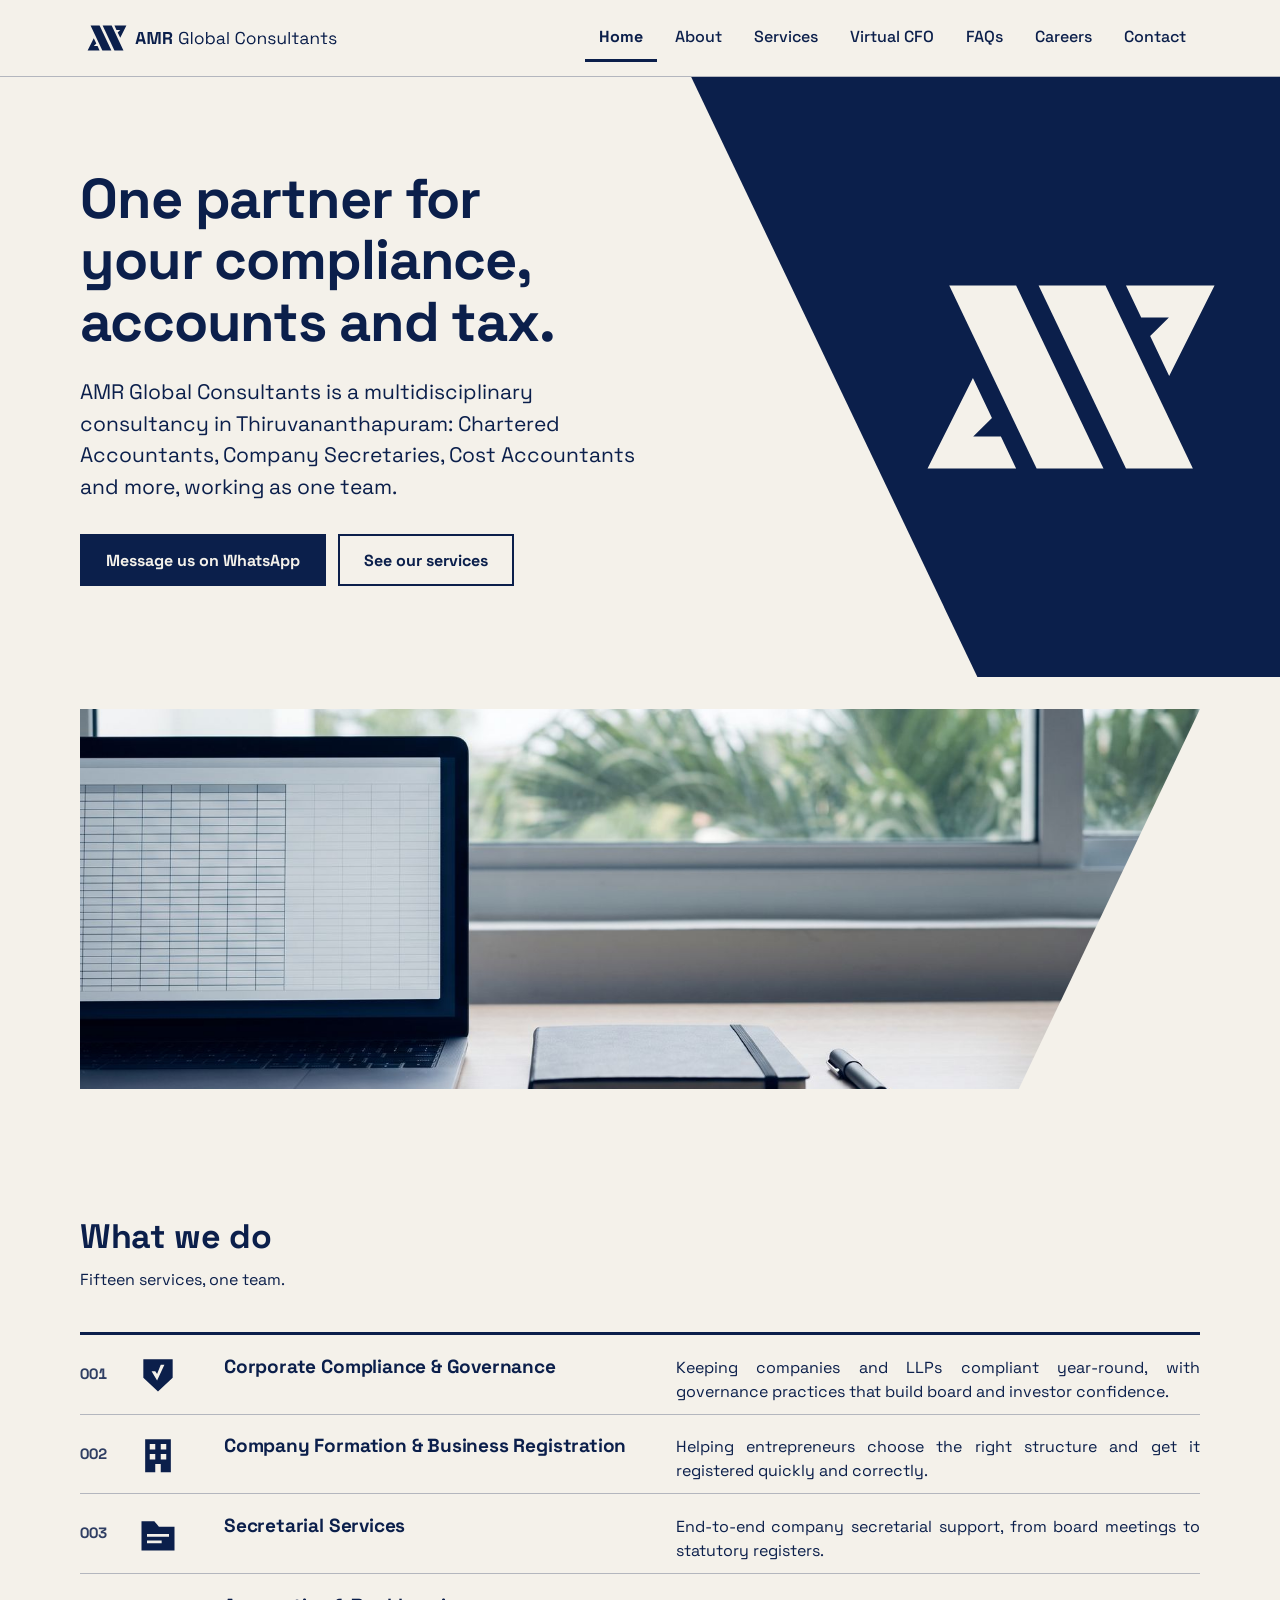
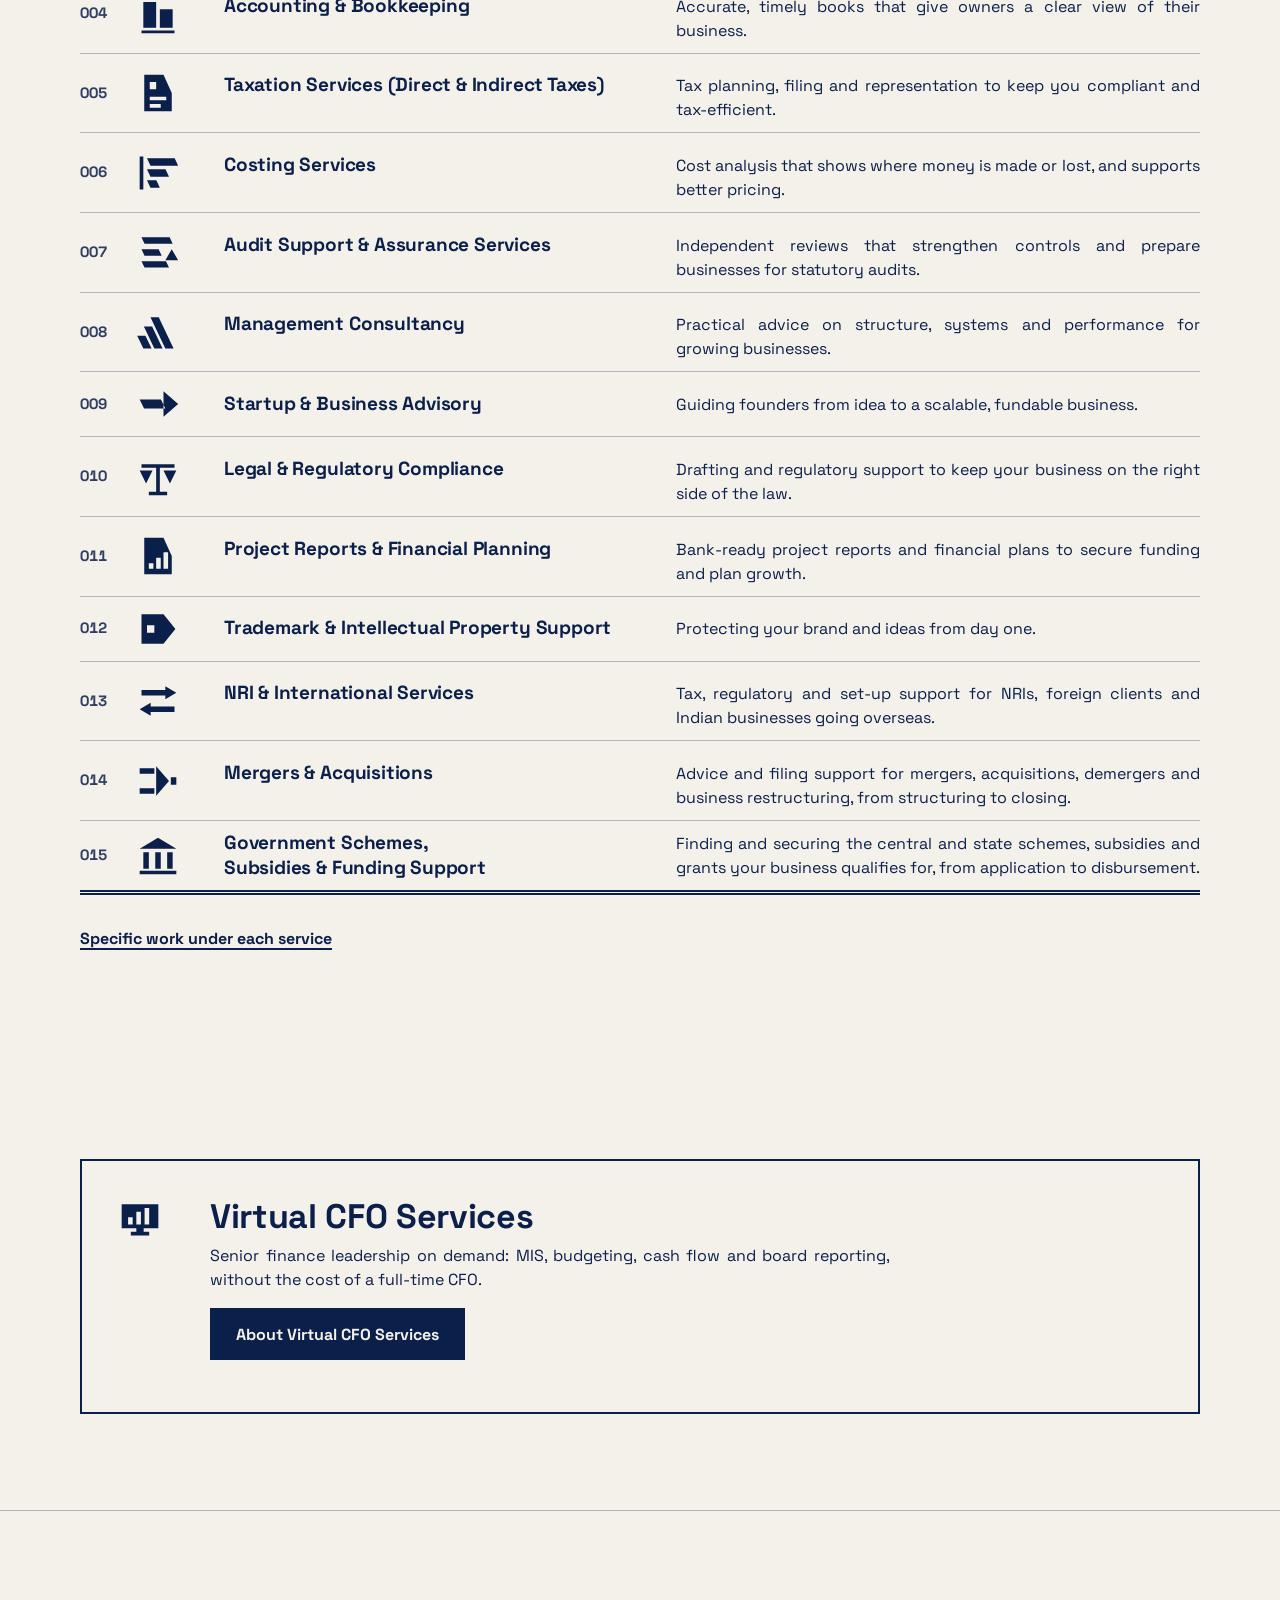
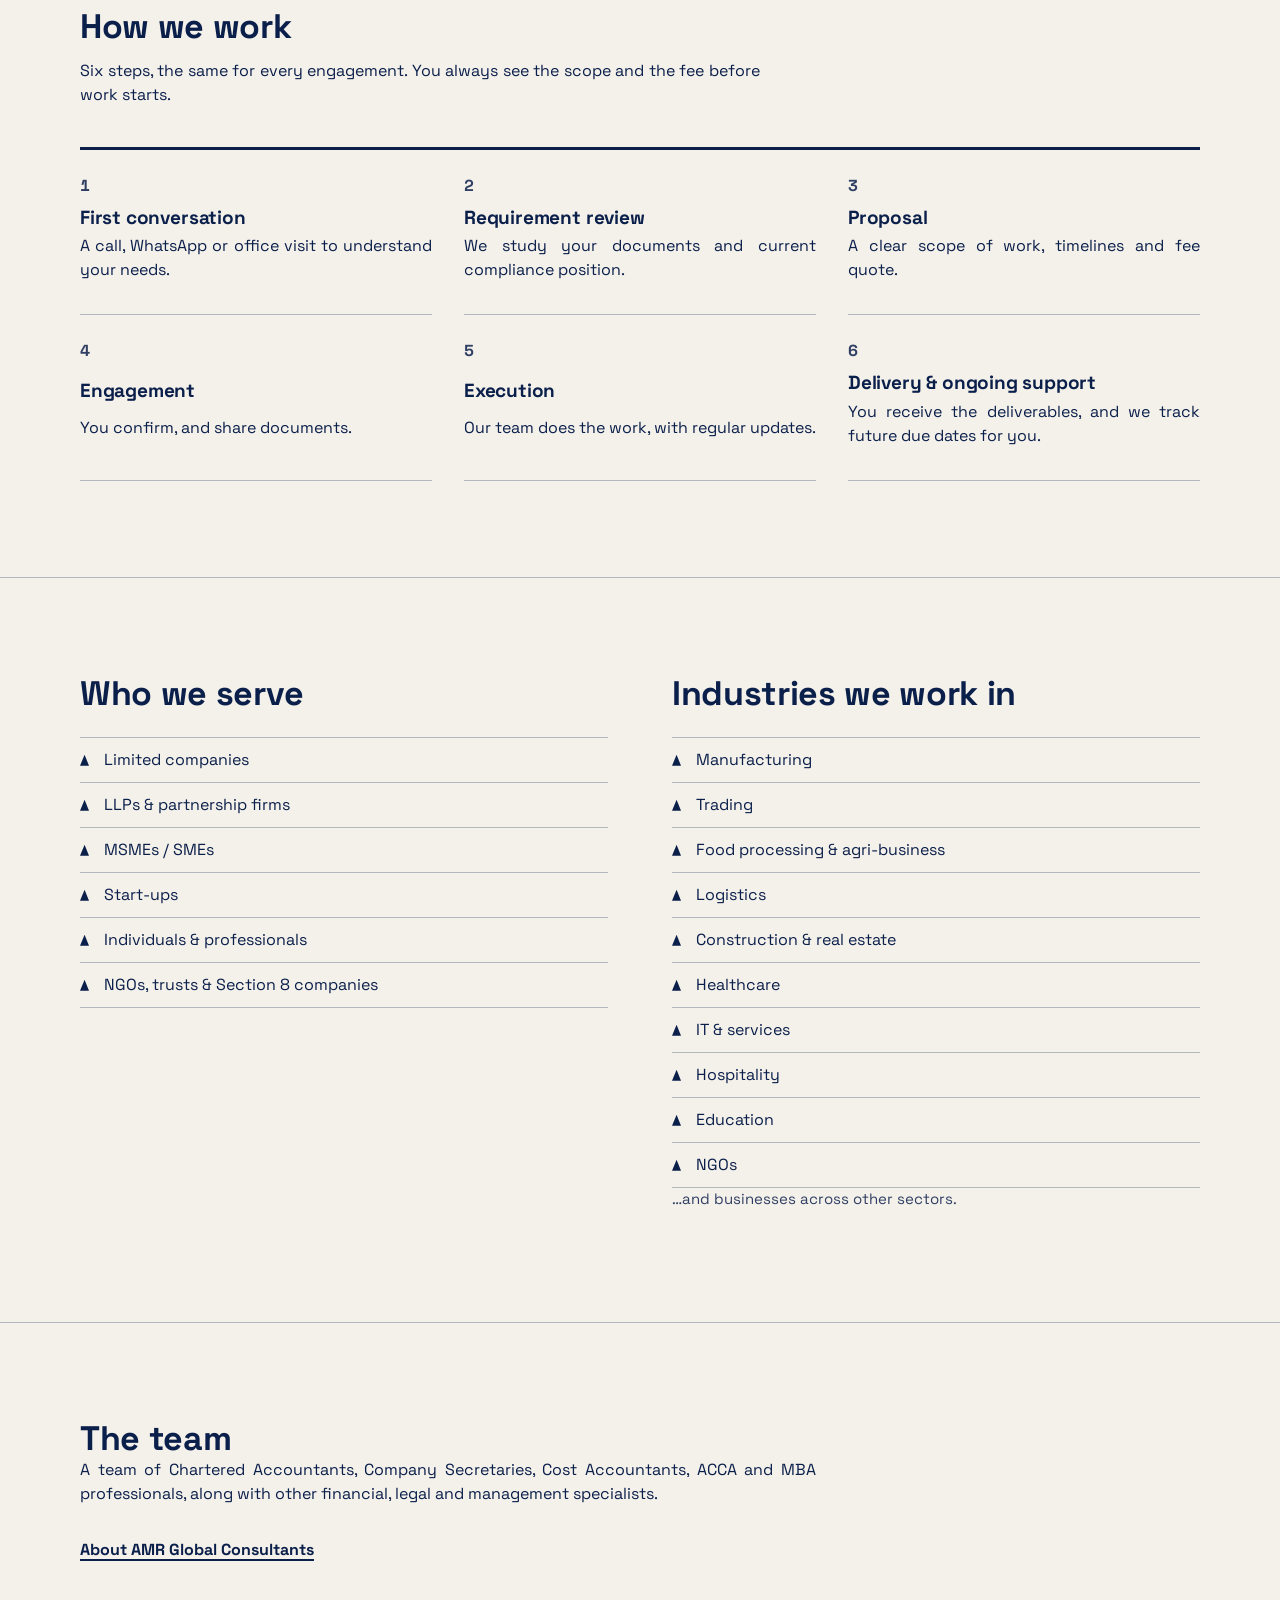
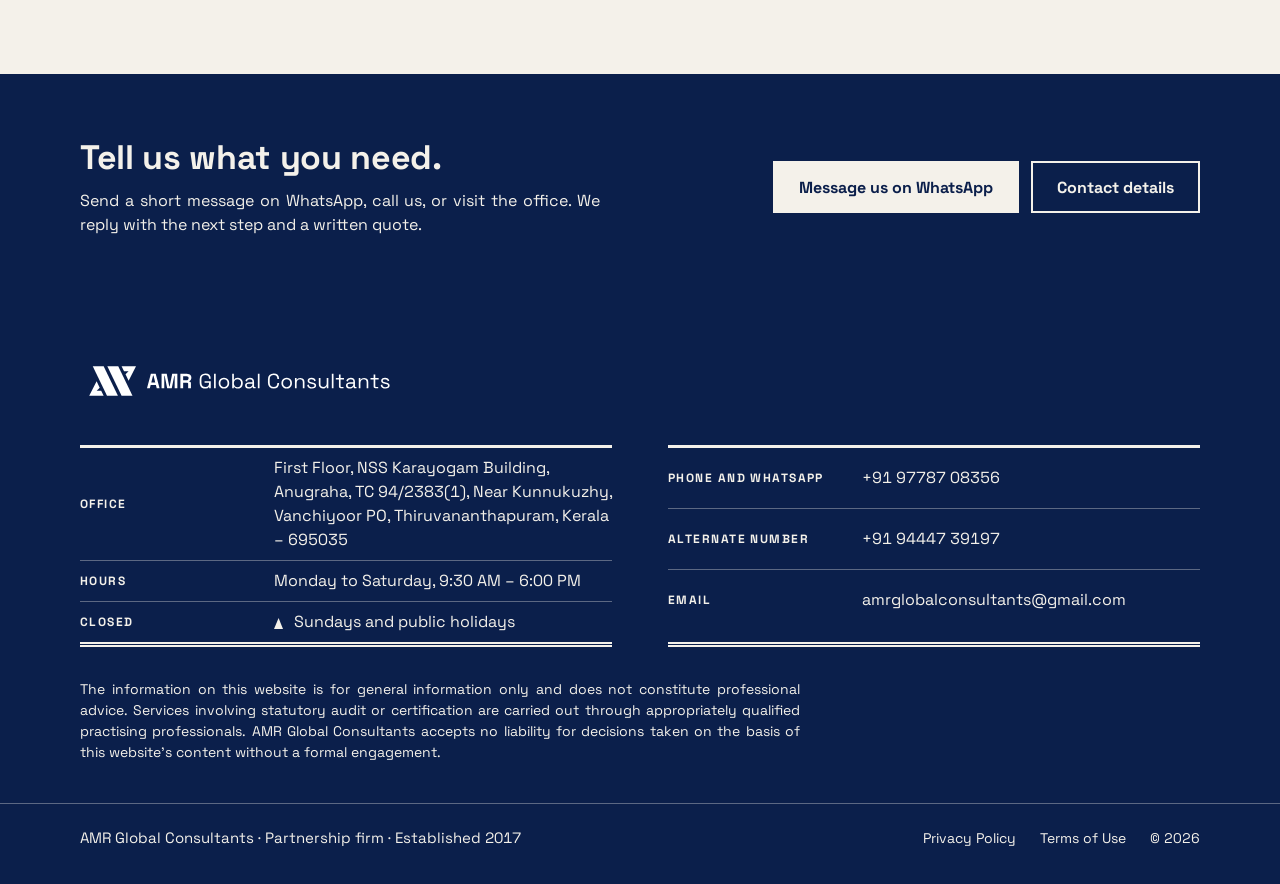
==== index.html @ 6dbc54c9 "Careers, Privacy, Terms: email links without underline; CSS version tag 20261117e" ====
<!doctype html>
<html lang="en-IN">
<head>
<meta charset="utf-8">
<meta name="viewport" content="width=device-width, initial-scale=1">
<title>AMR Global Consultants · Compliance, Accounts &amp; Tax</title>
<meta name="description" content="AMR Global Consultants: compliance, accounting, tax and advisory services from Thiruvananthapuram.">
<meta name="theme-color" content="#0B1F4B">
<link rel="icon" href="assets/img/favicon.svg" type="image/svg+xml">
<link rel="icon" href="favicon.ico" sizes="48x48">
<link rel="icon" href="assets/img/favicon-32.png" sizes="32x32" type="image/png">
<link rel="apple-touch-icon" href="assets/img/apple-touch-icon.png">
<link rel="canonical" href="https://amrglobalconsultants.com/">
<meta property="og:type" content="website">
<meta property="og:site_name" content="AMR Global Consultants">
<meta property="og:locale" content="en_IN">
<meta property="og:title" content="AMR Global Consultants · Compliance, Accounts &amp; Tax">
<meta property="og:description" content="AMR Global Consultants: compliance, accounting, tax and advisory services from Thiruvananthapuram.">
<meta property="og:url" content="https://amrglobalconsultants.com/">
<meta property="og:image" content="https://amrglobalconsultants.com/assets/img/og-image.png">
<meta property="og:image:width" content="1200">
<meta property="og:image:height" content="630">
<meta property="og:image:alt" content="AMR Global Consultants: one partner for your compliance, accounts and tax.">
<meta name="twitter:card" content="summary_large_image">
<meta name="twitter:title" content="AMR Global Consultants · Compliance, Accounts &amp; Tax">
<meta name="twitter:description" content="AMR Global Consultants: compliance, accounting, tax and advisory services from Thiruvananthapuram.">
<meta name="twitter:image" content="https://amrglobalconsultants.com/assets/img/og-image.png">
<script type="application/ld+json">{"@context": "https://schema.org", "@type": "AccountingService", "name": "AMR Global Consultants", "url": "https://amrglobalconsultants.com/", "logo": "https://amrglobalconsultants.com/assets/img/apple-touch-icon.png", "image": "https://amrglobalconsultants.com/assets/img/og-image.png", "description": "AMR Global Consultants: compliance, accounting, tax and advisory services from Thiruvananthapuram.", "telephone": "+919778708356", "foundingDate": "2017", "address": {"@type": "PostalAddress", "streetAddress": "First Floor, NSS Karayogam Building, Anugraha, TC 94/2383(1), Near Kunnukuzhy, Vanchiyoor PO", "addressLocality": "Thiruvananthapuram", "addressRegion": "Kerala", "postalCode": "695035", "addressCountry": "IN"}, "openingHoursSpecification": [{"@type": "OpeningHoursSpecification", "dayOfWeek": ["Monday", "Tuesday", "Wednesday", "Thursday", "Friday", "Saturday"], "opens": "09:30", "closes": "18:00"}], "hasOfferCatalog": {"@type": "OfferCatalog", "name": "Services", "itemListElement": [{"@type": "Offer", "itemOffered": {"@type": "Service", "name": "Corporate Compliance & Governance"}}, {"@type": "Offer", "itemOffered": {"@type": "Service", "name": "Company Formation & Business Registration"}}, {"@type": "Offer", "itemOffered": {"@type": "Service", "name": "Secretarial Services"}}, {"@type": "Offer", "itemOffered": {"@type": "Service", "name": "Accounting & Bookkeeping"}}, {"@type": "Offer", "itemOffered": {"@type": "Service", "name": "Taxation Services (Direct & Indirect Taxes)"}}, {"@type": "Offer", "itemOffered": {"@type": "Service", "name": "Costing Services"}}, {"@type": "Offer", "itemOffered": {"@type": "Service", "name": "Audit Support & Assurance Services"}}, {"@type": "Offer", "itemOffered": {"@type": "Service", "name": "Management Consultancy"}}, {"@type": "Offer", "itemOffered": {"@type": "Service", "name": "Startup & Business Advisory"}}, {"@type": "Offer", "itemOffered": {"@type": "Service", "name": "Legal & Regulatory Compliance"}}, {"@type": "Offer", "itemOffered": {"@type": "Service", "name": "Project Reports & Financial Planning"}}, {"@type": "Offer", "itemOffered": {"@type": "Service", "name": "Trademark & Intellectual Property Support"}}, {"@type": "Offer", "itemOffered": {"@type": "Service", "name": "NRI & International Services"}}, {"@type": "Offer", "itemOffered": {"@type": "Service", "name": "Mergers & Acquisitions"}}, {"@type": "Offer", "itemOffered": {"@type": "Service", "name": "Government Schemes, Subsidies & Funding Support"}}, {"@type": "Offer", "itemOffered": {"@type": "Service", "name": "Virtual CFO Services"}}]}}</script>
<link rel="preload" href="assets/fonts/SpaceGrotesk.ttf" as="font" type="font/ttf" crossorigin>
<link rel="stylesheet" href="assets/style.css?v=20261117e">
<script>document.documentElement.className+=' js'</script>
</head>
<body>
<a class="skip" href="#main">Skip to content</a>
<header class="site-header">
  <div class="wrap header-row">
    <a class="logo" href="index.html"><img src="assets/img/logo-navy.svg" width="1390" height="210" alt="AMR Global Consultants – home"></a>
    <button class="nav-toggle" type="button" aria-expanded="false" aria-controls="site-nav"><span class="nav-toggle-label">Menu</span></button>
    <nav aria-label="Main" id="site-nav" class="site-nav"><ul><li><a href="index.html" aria-current="page">Home</a></li><li><a href="about.html">About</a></li><li><a href="services.html">Services</a></li><li><a href="virtual-cfo.html">Virtual CFO</a></li><li><a href="faqs.html">FAQs</a></li><li><a href="careers.html">Careers</a></li><li><a href="contact.html">Contact</a></li></ul></nav>
  </div>
</header>
<main id="main">
<section class="hero">
  <div class="wrap hero-text">
    
    <h1>One partner for your compliance, accounts and tax.</h1>
    <p class="lede">AMR Global Consultants is a multidisciplinary consultancy in Thiruvananthapuram: Chartered Accountants, Company Secretaries, Cost Accountants and more, working as one team.</p>
    <div class="btn-row">
      <a class="btn btn-primary" href="https://wa.me/919778708356">Message us on WhatsApp</a>
      <a class="btn btn-ghost" href="services.html">See our services</a>
    </div>
  </div>
  <div class="hero-panel" aria-hidden="true">
    <img src="assets/img/mark-ivory.svg" width="1168" height="754" alt="">
  </div>
</section>

<section class="slant-photo">
  <div class="wrap">
    <img src="assets/img/photo-home.jpg" width="1600" height="1073" alt="A tidy desk by a window with a laptop showing a spreadsheet, a notebook and a pen" loading="lazy">
  </div>
</section>
<section class="section">
  <div class="wrap">
    <div class="section-head">
      <h2>What we do</h2>
      <p>Fifteen services, one team.</p>
    </div>
    <svg class="sprite" aria-hidden="true" focusable="false"><symbol id="i-corporate-compliance-governance" viewBox="0 0 48 48"><path fill-rule="evenodd" d="M8 8 L40 8 L40 28 L24 43 L8 28zM17 21 L23 31 L31 14 L27 14 L23 24 L21 21z"/></symbol><symbol id="i-company-formation-registration" viewBox="0 0 48 48"><path fill-rule="evenodd" d="M10 8h28v36h-28zM15 13h6v6h-6zM27 13h6v6h-6zM15 24h6v6h-6zM27 24h6v6h-6zM21 35h6v9h-6z"/></symbol><symbol id="i-secretarial-services" viewBox="0 0 48 48"><path fill-rule="evenodd" d="M6 10 L20 10 L25 16 L42 16 L42 42 L6 42zM12 24h24v3h-24zM12 31h16v3h-16z"/></symbol><symbol id="i-accounting-bookkeeping" viewBox="0 0 48 48"><path fill-rule="evenodd" d="M8 12h14v28h-14zM26 20h14v20h-14zM6 43h36v3h-36z"/></symbol><symbol id="i-taxation" viewBox="0 0 48 48"><path fill-rule="evenodd" d="M9 4 L30 4 L39 24 L39 44 L9 44zM15 12h7v8h-7zM15 28h18v4h-18zM15 36h12v4h-12z"/></symbol><symbol id="i-costing" viewBox="0 0 48 48"><path fill-rule="evenodd" d="M4 6h4v36h-4zM12 8 L42.2 8 L46 16 L15.8 16zM12 20 L32.2 20 L36 28 L15.8 28zM12 32 L22.2 32 L26 40 L15.8 40z"/></symbol><symbol id="i-audit-support-assurance" viewBox="0 0 48 48"><path fill-rule="evenodd" d="M6 8 L36.7 8 L40 15 L9.3 15zM6 21 L24.7 21 L28 28 L9.3 28zM6 34 L32.7 34 L36 41 L9.3 41zM39 21 L46 33 L32 33z"/></symbol><symbol id="i-management-consultancy" viewBox="0 0 48 48"><path fill-rule="evenodd" d="M1.3 28 h9 L17.0 42 h-9 zM8.6 18 h9 L29.0 42 h-9 zM15.8 8 h9 L41.0 42 h-9 z"/></symbol><symbol id="i-startup-business-advisory" viewBox="0 0 48 48"><path fill-rule="evenodd" d="M4 19 L27.2 19 L32 29 L8.8 29zM30 10 L46 24 L30 38z"/></symbol><symbol id="i-legal-regulatory-compliance" viewBox="0 0 48 48"><path fill-rule="evenodd" d="M6 10h36v4h-36zM4 17 L18 17 L11 31zM30 17 L44 17 L37 31zM22 14h4v26h-4zM14 40h20v4h-20z"/></symbol><symbol id="i-project-reports-financial-planning" viewBox="0 0 48 48"><path fill-rule="evenodd" d="M9 4 L30 4 L39 24 L39 44 L9 44zM14 32h5v6h-5zM22 26h5v12h-5zM30 20h5v18h-5z"/></symbol><symbol id="i-trademark-intellectual-property" viewBox="0 0 48 48"><path fill-rule="evenodd" d="M6 8 L30 8 L43 24 L30 40 L6 40zM12 20h8v8h-8z"/></symbol><symbol id="i-nri-international" viewBox="0 0 48 48"><path fill-rule="evenodd" d="M6 12h26v6h-26zM32 8 L44 15 L32 22zM16 30h26v6h-26zM16 26 L4 33 L16 40z"/></symbol><symbol id="i-mergers-acquisitions" viewBox="0 0 48 48"><path fill-rule="evenodd" d="M4 10h16v6h-16zM4 32h16v6h-16zM22 8 L36 24 L22 40zM38 20h6v8h-6z"/></symbol><symbol id="i-virtual-cfo" viewBox="0 0 48 48"><path fill-rule="evenodd" d="M4 8h40v26h-40zM11 22h5v8h-5zM20 16h5v14h-5zM29 12h5v18h-5zM20 34h8v4h-8zM14 38h20v4h-20z"/></symbol><symbol id="i-government-schemes-funding" viewBox="0 0 48 48"><path fill-rule="evenodd" d="M24 4 L44 16 L4 16zM8 20h6v18h-6zM21 20h6v18h-6zM34 20h6v18h-6zM4 40h40v4h-40z"/></symbol></svg><ol class="ledger"><li class="ledger-row reveal"><span class="row-lead"><span class="folio-no">001</span><svg class="icon" width="48" height="48" aria-hidden="true" focusable="false"><use href="#i-corporate-compliance-governance"></use></svg></span><div><h3><a href="services.html#corporate-compliance-governance">Corporate Compliance &amp; Governance</a></h3><p>Keeping companies and LLPs compliant year-round, with governance practices that build board and investor confidence.</p></div></li><li class="ledger-row reveal"><span class="row-lead"><span class="folio-no">002</span><svg class="icon" width="48" height="48" aria-hidden="true" focusable="false"><use href="#i-company-formation-registration"></use></svg></span><div><h3><a href="services.html#company-formation-registration">Company Formation &amp; Business Registration</a></h3><p>Helping entrepreneurs choose the right structure and get it registered quickly and correctly.</p></div></li><li class="ledger-row reveal"><span class="row-lead"><span class="folio-no">003</span><svg class="icon" width="48" height="48" aria-hidden="true" focusable="false"><use href="#i-secretarial-services"></use></svg></span><div><h3><a href="services.html#secretarial-services">Secretarial Services</a></h3><p>End-to-end company secretarial support, from board meetings to statutory registers.</p></div></li><li class="ledger-row reveal"><span class="row-lead"><span class="folio-no">004</span><svg class="icon" width="48" height="48" aria-hidden="true" focusable="false"><use href="#i-accounting-bookkeeping"></use></svg></span><div><h3><a href="services.html#accounting-bookkeeping">Accounting &amp; Bookkeeping</a></h3><p>Accurate, timely books that give owners a clear view of their business.</p></div></li><li class="ledger-row reveal"><span class="row-lead"><span class="folio-no">005</span><svg class="icon" width="48" height="48" aria-hidden="true" focusable="false"><use href="#i-taxation"></use></svg></span><div><h3><a href="services.html#taxation">Taxation Services (Direct &amp; Indirect Taxes)</a></h3><p>Tax planning, filing and representation to keep you compliant and tax-efficient.</p></div></li><li class="ledger-row reveal"><span class="row-lead"><span class="folio-no">006</span><svg class="icon" width="48" height="48" aria-hidden="true" focusable="false"><use href="#i-costing"></use></svg></span><div><h3><a href="services.html#costing">Costing Services</a></h3><p>Cost analysis that shows where money is made or lost, and supports better pricing.</p></div></li><li class="ledger-row reveal"><span class="row-lead"><span class="folio-no">007</span><svg class="icon" width="48" height="48" aria-hidden="true" focusable="false"><use href="#i-audit-support-assurance"></use></svg></span><div><h3><a href="services.html#audit-support-assurance">Audit Support &amp; Assurance Services</a></h3><p>Independent reviews that strengthen controls and prepare businesses for statutory audits.</p></div></li><li class="ledger-row reveal"><span class="row-lead"><span class="folio-no">008</span><svg class="icon" width="48" height="48" aria-hidden="true" focusable="false"><use href="#i-management-consultancy"></use></svg></span><div><h3><a href="services.html#management-consultancy">Management Consultancy</a></h3><p>Practical advice on structure, systems and performance for growing businesses.</p></div></li><li class="ledger-row reveal"><span class="row-lead"><span class="folio-no">009</span><svg class="icon" width="48" height="48" aria-hidden="true" focusable="false"><use href="#i-startup-business-advisory"></use></svg></span><div><h3><a href="services.html#startup-business-advisory">Startup &amp; Business Advisory</a></h3><p>Guiding founders from idea to a scalable, fundable business.</p></div></li><li class="ledger-row reveal"><span class="row-lead"><span class="folio-no">010</span><svg class="icon" width="48" height="48" aria-hidden="true" focusable="false"><use href="#i-legal-regulatory-compliance"></use></svg></span><div><h3><a href="services.html#legal-regulatory-compliance">Legal &amp; Regulatory Compliance</a></h3><p>Drafting and regulatory support to keep your business on the right side of the law.</p></div></li><li class="ledger-row reveal"><span class="row-lead"><span class="folio-no">011</span><svg class="icon" width="48" height="48" aria-hidden="true" focusable="false"><use href="#i-project-reports-financial-planning"></use></svg></span><div><h3><a href="services.html#project-reports-financial-planning">Project Reports &amp; Financial Planning</a></h3><p>Bank-ready project reports and financial plans to secure funding and plan growth.</p></div></li><li class="ledger-row reveal"><span class="row-lead"><span class="folio-no">012</span><svg class="icon" width="48" height="48" aria-hidden="true" focusable="false"><use href="#i-trademark-intellectual-property"></use></svg></span><div><h3><a href="services.html#trademark-intellectual-property">Trademark &amp; Intellectual Property Support</a></h3><p>Protecting your brand and ideas from day one.</p></div></li><li class="ledger-row reveal"><span class="row-lead"><span class="folio-no">013</span><svg class="icon" width="48" height="48" aria-hidden="true" focusable="false"><use href="#i-nri-international"></use></svg></span><div><h3><a href="services.html#nri-international">NRI &amp; International Services</a></h3><p>Tax, regulatory and set-up support for NRIs, foreign clients and Indian businesses going overseas.</p></div></li><li class="ledger-row reveal"><span class="row-lead"><span class="folio-no">014</span><svg class="icon" width="48" height="48" aria-hidden="true" focusable="false"><use href="#i-mergers-acquisitions"></use></svg></span><div><h3><a href="services.html#mergers-acquisitions">Mergers &amp; Acquisitions</a></h3><p>Advice and filing support for mergers, acquisitions, demergers and business restructuring, from structuring to closing.</p></div></li><li class="ledger-row reveal"><span class="row-lead"><span class="folio-no">015</span><svg class="icon" width="48" height="48" aria-hidden="true" focusable="false"><use href="#i-government-schemes-funding"></use></svg></span><div><h3><a href="services.html#government-schemes-funding">Government Schemes, Subsidies &amp; Funding Support</a></h3><p>Finding and securing the central and state schemes, subsidies and grants your business qualifies for, from application to disbursement.</p></div></li></ol>
    <p class="more"><a class="link" href="services.html">Specific work under each service</a></p>
  </div>
</section>
<section class="section feature-section">
  <div class="wrap">
    <div class="feature reveal">
      <span class="row-lead"><svg class="icon" width="48" height="48" aria-hidden="true" focusable="false"><use href="#i-virtual-cfo"></use></svg></span>
      <div>
        <h2>Virtual CFO Services</h2>
        <p>Senior finance leadership on demand: MIS, budgeting, cash flow and board reporting, without the cost of a full-time CFO.</p>
        <p><a class="btn btn-primary" href="virtual-cfo.html">About Virtual CFO Services</a></p>
      </div>
    </div>
  </div>
</section>

<section class="section section-ruled">
  <div class="wrap">
    <div class="section-head">
      <h2>How we work</h2>
      <p>Six steps, the same for every engagement. You always see the scope and the fee before work starts.</p>
    </div>
    <ol class="process"><li class="reveal"><span class="step-no">1</span><h3>First conversation</h3><p>A call, WhatsApp or office visit to understand your needs.</p></li><li class="reveal"><span class="step-no">2</span><h3>Requirement review</h3><p>We study your documents and current compliance position.</p></li><li class="reveal"><span class="step-no">3</span><h3>Proposal</h3><p>A clear scope of work, timelines and fee quote.</p></li><li class="reveal"><span class="step-no">4</span><h3>Engagement</h3><p>You confirm, and share documents.</p></li><li class="reveal"><span class="step-no">5</span><h3>Execution</h3><p>Our team does the work, with regular updates.</p></li><li class="reveal"><span class="step-no">6</span><h3>Delivery &amp; ongoing support</h3><p>You receive the deliverables, and we track future due dates for you.</p></li></ol>
  </div>
</section>

<section class="section section-ruled">
  <div class="wrap two-col">
    <div>
      <h2>Who we serve</h2>
      <ul class="notch-list"><li>Limited companies</li><li>LLPs &amp; partnership firms</li><li>MSMEs / SMEs</li><li>Start-ups</li><li>Individuals &amp; professionals</li><li>NGOs, trusts &amp; Section 8 companies</li></ul>
    </div>
    <div>
      <h2>Industries we work in</h2>
      <ul class="notch-list"><li>Manufacturing</li><li>Trading</li><li>Food processing &amp; agri-business</li><li>Logistics</li><li>Construction &amp; real estate</li><li>Healthcare</li><li>IT &amp; services</li><li>Hospitality</li><li>Education</li><li>NGOs</li></ul>
      <p class="note">…and businesses across other sectors.</p>
    </div>
  </div>
</section>

<section class="section section-ruled">
  <div class="wrap narrow">
    <h2>The team</h2>
    <p>A team of Chartered Accountants, Company Secretaries, Cost Accountants, ACCA and MBA professionals, along with other financial, legal and management specialists.</p>
    <p class="more"><a class="link" href="about.html">About AMR Global Consultants</a></p>
  </div>
</section>
<section class="band band-navy">
  <div class="wrap band-row">
    <div>
      <h2>Tell us what you need.</h2>
      <p>Send a short message on WhatsApp, call us, or visit the office. We reply with the next step and a written quote.</p>
    </div>
    <div class="btn-row">
      <a class="btn btn-light" href="https://wa.me/919778708356">Message us on WhatsApp</a>
      <a class="btn btn-ghost-light" href="contact.html">Contact details</a>
    </div>
  </div>
</section>
</main>
<footer class="site-footer">
  <div class="wrap">
    <img src="assets/img/logo-white-on-navy.svg" width="1390" height="210" alt="AMR Global Consultants" class="footer-mark">
    <div class="footer-ledgers">
      <dl class="f-ledger">
        <div><dt>Office</dt><dd><address>First Floor, NSS Karayogam Building, Anugraha, TC 94/2383(1), Near Kunnukuzhy, Vanchiyoor PO, Thiruvananthapuram, Kerala – 695035</address></dd></div>
        <div><dt>Hours</dt><dd>Monday to Saturday, 9:30 AM – 6:00 PM</dd></div>
        <div><dt>Closed</dt><dd class="f-notch">Sundays and public holidays</dd></div>
      </dl>
      <dl class="f-ledger">
        <div><dt>Phone and WhatsApp</dt><dd><a href="tel:+919778708356">+91 97787 08356</a></dd></div>
        <div><dt>Alternate number</dt><dd><a href="tel:+919444739197">+91 94447 39197</a></dd></div>
        <div><dt>Email</dt><dd><a href="mailto:amrglobalconsultants@gmail.com">amrglobalconsultants@gmail.com</a></dd></div>
      </dl>
    </div>
    <p class="disclaimer">The information on this website is for general information only and does not constitute professional advice. Services involving statutory audit or certification are carried out through appropriately qualified practising professionals. AMR Global Consultants accepts no liability for decisions taken on the basis of this website’s content without a formal engagement.</p>
  </div>
  <div class="footer-bottom">
    <div class="wrap footer-name-row">
      <p class="footer-name">AMR Global Consultants · Partnership firm · Established 2017</p>
      <p class="footer-links"><a href="privacy.html">Privacy Policy</a> <a href="terms.html">Terms of Use</a> <span>© 2026</span></p>
    </div>
  </div>
</footer>
<script src="assets/site.js?v=20261117e" defer></script>
</body>
</html>
---- assets/style.css ----
/* AMR website. Tokens from brand guidelines v0.3 (drive/amr-logos/out/guidelines). */
@font-face {
  font-family: "Space Grotesk";
  src: url("fonts/SpaceGrotesk.ttf") format("truetype");
  font-weight: 300 700;
  font-style: normal;
  font-display: swap;
}

:root {
  --navy: #0B1F4B;
  --ivory: #F4F1EA;
  --white: #FFFFFF;
  --flag: #E0393E;        /* shapes only */
  --flag-text: #CC3438;   /* small red text on light */
  --ink-2: #2F3E63;       /* secondary text, a lighter navy */
  --rule: rgba(11, 31, 75, .28);
  --u: 8px;               /* base unit; gaps are multiples of it */
  --wrap: 1120px;
  --gutter: 20px;
  --slant: .4770;         /* tan(25.5deg): the mark's own lean */
}

*, *::before, *::after { box-sizing: border-box; }
html { -webkit-text-size-adjust: 100%; scroll-padding-top: 24px; }
body {
  margin: 0;
  background: var(--ivory);
  color: var(--navy);
  font: 400 1rem/1.5 "Space Grotesk", Arial, sans-serif; /* guidelines: body Regular 16/24 */
  font-variant-numeric: tabular-nums;
  font-feature-settings: "tnum";
  text-rendering: optimizeLegibility;
}
img { max-width: 100%; height: auto; display: block; }
a { color: inherit; }
::selection { background: var(--navy); color: var(--ivory); }

:focus-visible { outline: 3px solid var(--navy); outline-offset: 3px; border-radius: 2px; }
.band-navy :focus-visible, .site-footer :focus-visible, .hero-panel :focus-visible { outline-color: var(--ivory); }

.wrap { width: min(var(--wrap), 100% - 2 * var(--gutter)); margin-inline: auto; }
/* "narrow" keeps the left edge on the page grid and limits the reading width of its children */
.narrow > * { max-width: 46rem; }
.narrow > .btn-row, .narrow > .faq, .narrow > .facts { max-width: 46rem; }

.skip { position: absolute; left: -999px; top: 8px; background: var(--navy); color: var(--ivory); padding: 12px 16px; z-index: 10; }
.skip:focus { left: 8px; }

/* Headings */
h1, h2, h3 { font-weight: 700; margin: 0; letter-spacing: -.01em; text-wrap: balance; }
h1 { font-size: clamp(2.5rem, 1.7rem + 2.8vw, 3.5rem); line-height: 1.1; letter-spacing: -.02em; } /* guidelines: H1 Bold 40/44, scaled up on large screens */
h2 { font-size: clamp(1.625rem, 1.35rem + 1vw, 2.125rem); line-height: 1.15; } /* guidelines: H2 Bold 26/30 */
h3 { font-size: 1.1875rem; line-height: 1.3; }
p { margin: 0 0 1em; max-width: 68ch; }
.lede { font-size: clamp(1.125rem, 1.05rem + .4vw, 1.3125rem); line-height: 1.5; max-width: 40ch; }
.page-head .lede { max-width: 56ch; }
.note { color: var(--ink-2); font-size: .9375rem; }
.folio { display: flex; align-items: center; gap: 10px; font-size: .75rem; letter-spacing: .12em; text-transform: uppercase; color: var(--ink-2); margin: 0 0 24px; }

/* Header */
.site-header { border-bottom: 1px solid var(--rule); background: var(--ivory); }
.header-row { display: flex; align-items: center; justify-content: space-between; gap: 16px; min-height: 76px; flex-wrap: wrap; padding-block: 8px; }
.logo { display: block; flex: 0 1 auto; padding-block: 8px; }
.logo img { height: 32px; width: auto; }
.nav-toggle { display: none; min-height: 48px; min-width: 48px; padding: 0 16px; background: transparent; color: var(--navy); border: 2px solid var(--navy); font: 700 1rem "Space Grotesk", Arial, sans-serif; cursor: pointer; }
.site-nav ul { list-style: none; margin: 0; padding: 0; display: flex; gap: 4px; flex-wrap: wrap; }
.site-nav a { display: flex; align-items: center; min-height: 48px; padding: 0 14px; text-decoration: none; font-weight: 500; border-bottom: 3px solid transparent; }
.site-nav a:hover { border-bottom-color: var(--rule); }
.site-nav a[aria-current="page"] { border-bottom-color: var(--navy); font-weight: 700; }
.js .nav-toggle { display: inline-flex; align-items: center; }
.js .site-nav { display: none; flex-basis: 100%; }
.js .site-nav.open { display: block; }
.js .site-nav ul { flex-direction: column; gap: 0; border-top: 1px solid var(--rule); }
.js .site-nav a { border-bottom: 1px solid var(--rule); }

/* Buttons */
.btn-row { display: flex; gap: 12px; flex-wrap: wrap; margin-top: 32px; }
.btn { display: inline-flex; align-items: center; justify-content: center; min-height: 52px; padding: 0 24px; font: 700 1rem/1.2 "Space Grotesk", Arial, sans-serif; text-decoration: none; border: 2px solid var(--navy); cursor: pointer; text-align: center; }
.btn-primary { background: var(--navy); color: var(--ivory); }
.btn-ghost { background: transparent; color: var(--navy); }
.btn-light { background: var(--ivory); color: var(--navy); border-color: var(--ivory); }
.btn-ghost-light { background: transparent; color: var(--ivory); border-color: var(--ivory); }
.btn:active { transform: translateY(1px); }
.link { font-weight: 700; text-decoration-thickness: 2px; text-underline-offset: 4px; }
.more { margin-top: 32px; }

/* Hero: one Slant cut, the mark large on navy */
.hero { position: relative; overflow: hidden; --h: 600px; }
.hero-text { position: relative; z-index: 1; padding-block: 56px 48px; }
.hero-text h1 { max-width: 15ch; margin-bottom: 24px; }
.hero-panel {
  display: flex;
  background: var(--navy);
  position: relative; width: 100%; height: 200px;
  clip-path: polygon(0 0, 100% 0, 100% 100%, calc(200px * var(--slant)) 100%);
  align-items: center; justify-content: center; padding-left: calc(200px * var(--slant) * .5);
}
.hero-panel img { width: 190px; }
@media (min-width: 900px) {
  .hero { min-height: var(--h); display: flex; align-items: center; }
  .hero-text { padding-block: 72px; width: min(var(--wrap), 100% - 2 * var(--gutter)); margin-inline: auto; }
  .hero-text > * { max-width: min(36rem, 50%); }
  .hero-text > .btn-row { max-width: none; }
  .hero-panel {
    position: absolute; top: 0; right: 0; bottom: 0; width: 46%; height: auto;
    clip-path: polygon(0 0, 100% 0, 100% 100%, calc(var(--h) * var(--slant)) 100%);
    padding-left: calc(var(--h) * var(--slant) * .6);
  }
  .hero-panel img { width: min(70%, 420px); }
  .hero-text h1, .hero-text .lede { max-width: min(36rem, 50%); }
}
@media (min-width: 900px) and (max-width: 1160px) { .hero { --h: 560px; } }

/* Sections */
.section { padding-block: clamp(56px, 8vw, 96px); }
.section-ruled { border-top: 1px solid var(--rule); }
.section-head { margin-bottom: 40px; }
.section-head h2 { margin-bottom: 12px; }
.page-head { position: relative; overflow: hidden; padding-block: clamp(40px, 6vw, 72px) 24px; }
/* The Slant on every page: a navy panel whose edge leans at the mark's own angle (25.5 deg, top-left to bottom-right).
   skewX keeps the angle exact whatever the height. One cut per page; the hero is the home page's cut. */
.page-head::after { content: ""; position: absolute; top: 0; bottom: 0; right: -14px; width: 72px; background: var(--navy); transform: skewX(25.5deg); }
.page-head > .wrap { position: relative; z-index: 1; padding-right: 72px; }
@media (min-width: 900px) {
  .page-head::after { right: -6%; width: 22%; }
  .page-head > .wrap { padding-right: 0; }
  .page-head > .wrap > * { max-width: min(46rem, 62%); }
  .page-head > .wrap > .lede { max-width: min(40rem, 62%); }
}
.page-head h1 { margin-bottom: 20px; }
.two-col { display: grid; gap: 48px; }
@media (min-width: 760px) { .two-col { grid-template-columns: 1fr 1fr; gap: 64px; } }
.two-col h2 { margin-bottom: 24px; }

/* Ledger: rules, not boxes. Heavy rule opens, double rule closes. */
.ledger { list-style: none; margin: 0; padding: 0; border-top: 3px solid var(--navy); border-bottom: 5px double var(--navy); }
.ledger-row { display: grid; grid-template-columns: 56px 1fr; gap: 16px; padding: 20px 0; border-top: 1px solid var(--rule); }
.ledger-row:first-child { border-top: 0; }
.folio-no { font-weight: 700; font-size: .9375rem; color: var(--ink-2); padding-top: 3px; }
.ledger-row { padding: 10px 0; }
.ledger-row h3 { display: flex; flex-wrap: wrap; align-items: center; column-gap: 12px; }
.ledger-row h3 .flag { margin-left: 0; }
.ledger-row h3 a { text-decoration: none; display: inline-flex; align-items: center; min-height: 44px; }
.ledger-row h3 a:hover { text-decoration: underline; text-decoration-thickness: 2px; text-underline-offset: 5px; }
.ledger-row p { margin: 4px 0 0; color: var(--ink-2); }
@media (min-width: 760px) {
  .ledger-row { grid-template-columns: 72px minmax(0, 1fr); }
  .ledger-row > div { display: grid; grid-template-columns: minmax(0, 1fr) minmax(0, 1.25fr); gap: 32px; align-items: baseline; }
  .ledger-row h3 { grid-column: 1; }
  .ledger-row p { grid-column: 2; margin: 0; }
}

/* The Notch: triangle bullet, red only for the one flag */
.tri { display: inline-block; width: 10px; height: 12px; background: var(--navy); clip-path: polygon(51% 0, 100% 100%, 0 100%); flex: none; }
.tri-flag { background: var(--flag); }
.flag { display: inline-flex; align-items: center; gap: 8px; font-size: .875rem; font-weight: 700; color: var(--flag-text); margin-left: 12px; white-space: nowrap; }
.flag.draft { margin: 8px 0 0; white-space: normal; }
.notch-list, .ledger-list { list-style: none; margin: 0; padding: 0; }
.notch-list li, .ledger-list li { position: relative; padding: 10px 0 10px 24px; border-top: 1px solid var(--rule); }
.notch-list li:last-child, .ledger-list li:last-child { border-bottom: 1px solid var(--rule); }
.notch-list li::before, .ledger-list li::before { content: ""; position: absolute; left: 0; top: 1.05rem; width: 9px; height: 11px; background: var(--navy); clip-path: polygon(51% 0, 100% 100%, 0 100%); }

/* Process */
.process { list-style: none; margin: 0; padding: 0; display: grid; gap: 0; border-top: 3px solid var(--navy); }
.process li { padding: 20px 0 20px; border-bottom: 1px solid var(--rule); display: grid; grid-template-columns: 40px 1fr; column-gap: 12px; }
.process .step-no { grid-row: 1 / 3; font-weight: 700; color: var(--ink-2); }
.process h3 { margin-bottom: 4px; }
.process p { margin: 0; color: var(--ink-2); }
@media (min-width: 900px) {
  .process { grid-template-columns: repeat(3, 1fr); column-gap: 32px; border-bottom: 0; }
  .process li { grid-template-columns: 1fr; padding-block: 24px 32px; }
  .process .step-no { grid-row: auto; margin-bottom: 8px; }
}

/* CTA band */
.band-navy { background: var(--navy); color: var(--ivory); padding-block: 64px; }
.band-row { display: grid; gap: 8px; }
.band-navy h2 { margin-bottom: 12px; }
.band-navy p { max-width: 52ch; margin-bottom: 0; }
@media (min-width: 900px) { .band-row { grid-template-columns: 1.4fr 1fr; align-items: center; gap: 48px; } .band-row .btn-row { margin-top: 0; justify-content: flex-end; } }

/* Services page */
.services-layout { display: grid; gap: 40px; }
.toc { font-size: .9375rem; }
.toc-h { font-size: .75rem; letter-spacing: .12em; text-transform: uppercase; color: var(--ink-2); margin-bottom: 12px; }
.toc ol { list-style: none; margin: 0; padding: 0; border-top: 3px solid var(--navy); }
.toc a { display: flex; align-items: center; min-height: 44px; padding-block: 6px; border-bottom: 1px solid var(--rule); text-decoration: none; }
.toc a:hover { text-decoration: underline; text-underline-offset: 4px; }
.service { display: grid; grid-template-columns: 56px 1fr; gap: 16px; padding: 40px 0; border-top: 1px solid var(--rule); }
.service:first-child { border-top: 3px solid var(--navy); }
.service h2 { font-size: clamp(1.5rem, 1.2rem + 1vw, 1.875rem); margin-bottom: 12px; }
.work-h { font-size: .75rem; letter-spacing: .12em; text-transform: uppercase; color: var(--ink-2); margin: 24px 0 8px; font-weight: 700; }
@media (min-width: 960px) {
  .services-layout { grid-template-columns: 280px minmax(0, 1fr); gap: 64px; align-items: start; }
  .toc { position: sticky; top: 24px; max-height: calc(100vh - 48px); overflow-y: auto; }
  .service { grid-template-columns: 72px minmax(0, 1fr); }
}

/* Facts list */
.facts { margin: 0 0 8px; border-top: 3px solid var(--navy); }
.facts > div { display: grid; gap: 4px; padding: 16px 0; border-bottom: 1px solid var(--rule); }
.facts dt { font-size: .75rem; letter-spacing: .12em; text-transform: uppercase; color: var(--ink-2); font-weight: 700; }
.facts dd { margin: 0; }
address { font-style: normal; }
@media (min-width: 640px) { .facts > div { grid-template-columns: 200px 1fr; gap: 24px; } }

/* FAQ */
.faq { border-top: 3px solid var(--navy); }
.faq details { border-bottom: 1px solid var(--rule); }
.faq summary { display: flex; align-items: center; justify-content: space-between; gap: 24px; min-height: 56px; padding: 14px 0; cursor: pointer; font-weight: 700; list-style: none; }
.faq summary::-webkit-details-marker { display: none; }
.faq summary::after { content: ""; width: 12px; height: 12px; border-right: 3px solid var(--navy); border-bottom: 3px solid var(--navy); transform: rotate(45deg); flex: none; margin-right: 6px; }
.faq details[open] summary::after { transform: rotate(-135deg); }
.faq details p { padding-bottom: 20px; margin: 0; color: var(--ink-2); }

/* Contact and form */
.contact-grid { display: grid; gap: 56px; }
@media (min-width: 900px) { .contact-grid { grid-template-columns: 1fr 1fr; gap: 72px; } }
.form { margin-top: 24px; }
.field { margin-bottom: 20px; }
.field label { display: block; font-weight: 700; margin-bottom: 6px; }
.field input, .field select, .field textarea { width: 100%; min-height: 48px; padding: 10px 12px; font: 400 1rem "Space Grotesk", Arial, sans-serif; color: var(--navy); background: var(--white); border: 2px solid var(--navy); border-radius: 0; }
.field textarea { resize: vertical; min-height: 140px; }
.field [aria-invalid="true"] { border-color: var(--flag-text); }
.help { color: var(--ink-2); font-size: .9375rem; margin: 6px 0 0; }
.error { color: var(--flag-text); font-weight: 700; font-size: .9375rem; margin: 6px 0 0; }

/* Legal text */
.prose h2 { font-size: 1.375rem; margin: 40px 0 8px; }
.prose p { margin-bottom: .9em; }

/* Footer */
/* Guidelines v0.3: the Ledger (heavy rule opens, hairlines between rows, double rule closes),
   the Notch as bullet, tabular figures, no red on navy, the name under the bottom rule. */
.site-footer { background: var(--navy); color: var(--ivory); padding-top: 56px; }
.footer-mark { width: min(320px, 100%); height: auto; margin-bottom: 40px; }
.footer-ledgers { display: grid; gap: 32px; }
@media (min-width: 900px) { .footer-ledgers { grid-template-columns: 1fr 1fr; gap: 56px; } }
.f-ledger { margin: 0; border-top: 3px solid var(--ivory); border-bottom: 5px double var(--ivory); }
.f-ledger > div { display: grid; gap: 2px; align-items: center; padding: 8px 0; border-top: 1px solid rgba(244, 241, 234, .35); }
.f-ledger > div:first-child { border-top: 0; }
.f-ledger dt { font-size: .75rem; letter-spacing: .12em; text-transform: uppercase; font-weight: 700; }
.f-ledger dd { margin: 0; }
.f-ledger address { max-width: none; }
.f-ledger a { display: inline-flex; align-items: center; min-height: 44px; text-underline-offset: 4px; }
.f-notch { position: relative; padding-left: 20px; }
.f-notch::before { content: ""; position: absolute; left: 0; top: .5em; width: 9px; height: 11px; background: var(--ivory); clip-path: polygon(51% 0, 100% 100%, 0 100%); }
@media (min-width: 640px) { .f-ledger > div { grid-template-columns: 170px 1fr; gap: 24px; } }
.site-footer .disclaimer { margin: 32px 0 0; font-size: .875rem; max-width: 80ch; }
.footer-bottom { margin-top: 40px; border-top: 1px solid rgba(244, 241, 234, .35); }
.footer-name-row { display: flex; flex-wrap: wrap; justify-content: space-between; align-items: center; gap: 4px 24px; padding-block: 12px 24px; }
.site-footer .footer-name { margin: 0; font-size: .9375rem; max-width: none; }
.site-footer .footer-links { display: flex; flex-wrap: wrap; align-items: center; gap: 0 24px; font-size: .875rem; margin: 0; max-width: none; }
.footer-links a, .footer-links span { display: inline-flex; align-items: center; min-height: 44px; text-underline-offset: 4px; }

@media (prefers-reduced-motion: no-preference) {
  .site-nav a, .btn, .ledger-row h3 a { transition: color .15s ease-out, background-color .15s ease-out, border-color .15s ease-out; }
  .btn-primary:hover { background: #17306b; }
  .btn-ghost:hover { background: rgba(11, 31, 75, .08); }
  .btn-light:hover { background: var(--white); }
  .btn-ghost-light:hover { background: rgba(244, 241, 234, .12); }
}
@media (hover: hover) and (prefers-reduced-motion: reduce) {
  .btn-primary:hover { background: #17306b; }
}

/* Desktop nav: one line, shows from 900px */
@media (min-width: 900px) {
  .header-row { flex-wrap: nowrap; }
  .logo img { height: 40px; }
  .js .nav-toggle { display: none; }
  .js .site-nav, .site-nav { display: block; flex-basis: auto; }
  .js .site-nav ul, .site-nav ul { flex-direction: row; border-top: 0; gap: 4px; }
  .js .site-nav a { border-bottom: 3px solid transparent; }
  .js .site-nav a:hover { border-bottom-color: var(--rule); }
  .js .site-nav a[aria-current="page"] { border-bottom-color: var(--navy); }
}

/* Service icons (icons.py, guidelines p.21: solid navy shapes; no red, the one flag per page is the label) */
.sprite { position: absolute; width: 0; height: 0; overflow: hidden; }
.icon { display: block; width: 36px; height: 36px; fill: var(--navy); flex: none; }
.row-lead { display: flex; flex-direction: column; align-items: flex-start; gap: 12px; }
@media (min-width: 760px) {
  .icon { width: 44px; height: 44px; }
  .ledger-row { grid-template-columns: 128px minmax(0, 1fr); }
  .ledger-row .row-lead { flex-direction: row; align-items: center; gap: 16px; }
  .ledger-row .row-lead .folio-no { width: 40px; padding-top: 0; }
  .service .icon { width: 48px; height: 48px; }
}

/* Motion: calm and short, never needed to read the page. Everything below is skipped when the visitor's device
   asks for reduced motion, and the scroll reveal only runs in browsers that support scroll-driven animations. */
@keyframes slant-in { from { transform: translateX(56px); opacity: 0; } to { transform: none; opacity: 1; } }
@keyframes slant-in-skew { from { transform: translateX(80px) skewX(25.5deg); opacity: 0; } to { transform: skewX(25.5deg); opacity: 1; } }
@keyframes faq-in { from { opacity: 0; transform: translateY(-6px); } to { opacity: 1; transform: none; } }
@keyframes reveal-up { from { transform: translateY(18px); } to { transform: none; } }  /* movement only: nothing is ever faded (2026-11-15) */
@media (prefers-reduced-motion: no-preference) {
  html { scroll-behavior: smooth; }
  .hero-panel { animation: slant-in .7s cubic-bezier(.2, .7, .2, 1) both; }
  .page-head::after { animation: slant-in-skew .7s cubic-bezier(.2, .7, .2, 1) both; }
  .icon { transition: transform .25s ease-out; }
  .ledger-row:hover .icon, .service:hover .icon { transform: translateX(4px); }
  .faq summary::after { transition: transform .2s ease-out; }
  .faq details[open] > p { animation: faq-in .28s ease-out; }
}
@supports (animation-timeline: view()) {
  @media (prefers-reduced-motion: no-preference) {
    .reveal { animation: reveal-up linear both; animation-timeline: view(); animation-range: entry 0% entry 35%; }
  }
}

/* 2026-11-15, client request: justified text where it reads as a paragraph */
@media (min-width: 700px) { main p, main li { text-align: justify; hyphens: auto; -webkit-hyphens: auto; } }
main .btn, main .flag, main .more, main .step-no, main .toc li, main .ledger-list li, main .row-lead { text-align: left; hyphens: manual; }
main .lede { text-align: left; }
.hero-text .lede { text-align: left; }

/* Virtual CFO feature block and page */
.feature { display: grid; grid-template-columns: 56px 1fr; gap: 20px; padding: 28px; border: 2px solid var(--navy, #0B1F4B); }
.feature h2 { margin: 0 0 8px; }
.vcfo-list { list-style: none; padding: 0; margin: 0 0 1.5em; }
.vcfo-list li { padding: 16px 0; border-top: 1px solid var(--rule); }
.vcfo-list li:first-child { border-top: 0; }
.vcfo-list h3 { margin: 0 0 4px; }
.vcfo-list p { margin: 0; }
@media (min-width: 900px) { .feature { grid-template-columns: 72px 1fr; padding: 36px; } }
main h1, main h2, main h3, main h4 { text-align: left; hyphens: manual; }
main .lede, .page-head .lede { hyphens: manual; text-align: left; }

.photo-band { padding: 32px 0 0; }
.photo-band figure { margin: 0 auto; }
.photo-band img { display: block; width: 100%; height: clamp(220px, 34vw, 420px); object-fit: cover; object-position: 50% 78%; border-bottom: 4px solid var(--navy); }
.photo-band figcaption { font-size: .8125rem; color: var(--ink-2); padding: 10px 0 0; text-align: left; }
@media (min-width: 700px) { .site-footer .disclaimer { text-align: justify; hyphens: auto; -webkit-hyphens: auto; } }
.site-footer a[href^="tel:"] { text-decoration: none; }
.site-footer a, .site-footer a:hover, .site-footer a:focus-visible { text-decoration: none; }

/* 2026-11-15: service descriptions and step text in the main navy, not the lighter one, so nothing reads dull */
.ledger-row p, .process p, .vcfo-list p { color: var(--navy); }

/* 2026-11-17: photos cropped on the Slant (25.5 deg, top-left to bottom-right lean), local preview until approved */
.slant-photo { padding: 32px 0 32px; }
.slant-photo .wrap { --ph: clamp(200px, 30vw, 380px); }
.slant-photo img { display: block; width: 100%; height: var(--ph); object-fit: cover; object-position: 50% 55%;
  clip-path: polygon(0 0, 100% 0, calc(100% - var(--ph) * var(--slant)) 100%, 0 100%); }
/* Contact page body: links without underline (client request, 2026-11-17) */
.contact-grid a:not(.btn), .contact-grid a:not(.btn):hover, .contact-grid a:not(.btn):focus-visible { text-decoration: none; }
/* Careers, Privacy, Terms: email links without underline (client request, 2026-11-17) */
a.link[href^="mailto:"], a.link[href^="mailto:"]:hover, a.link[href^="mailto:"]:focus-visible { text-decoration: none; }
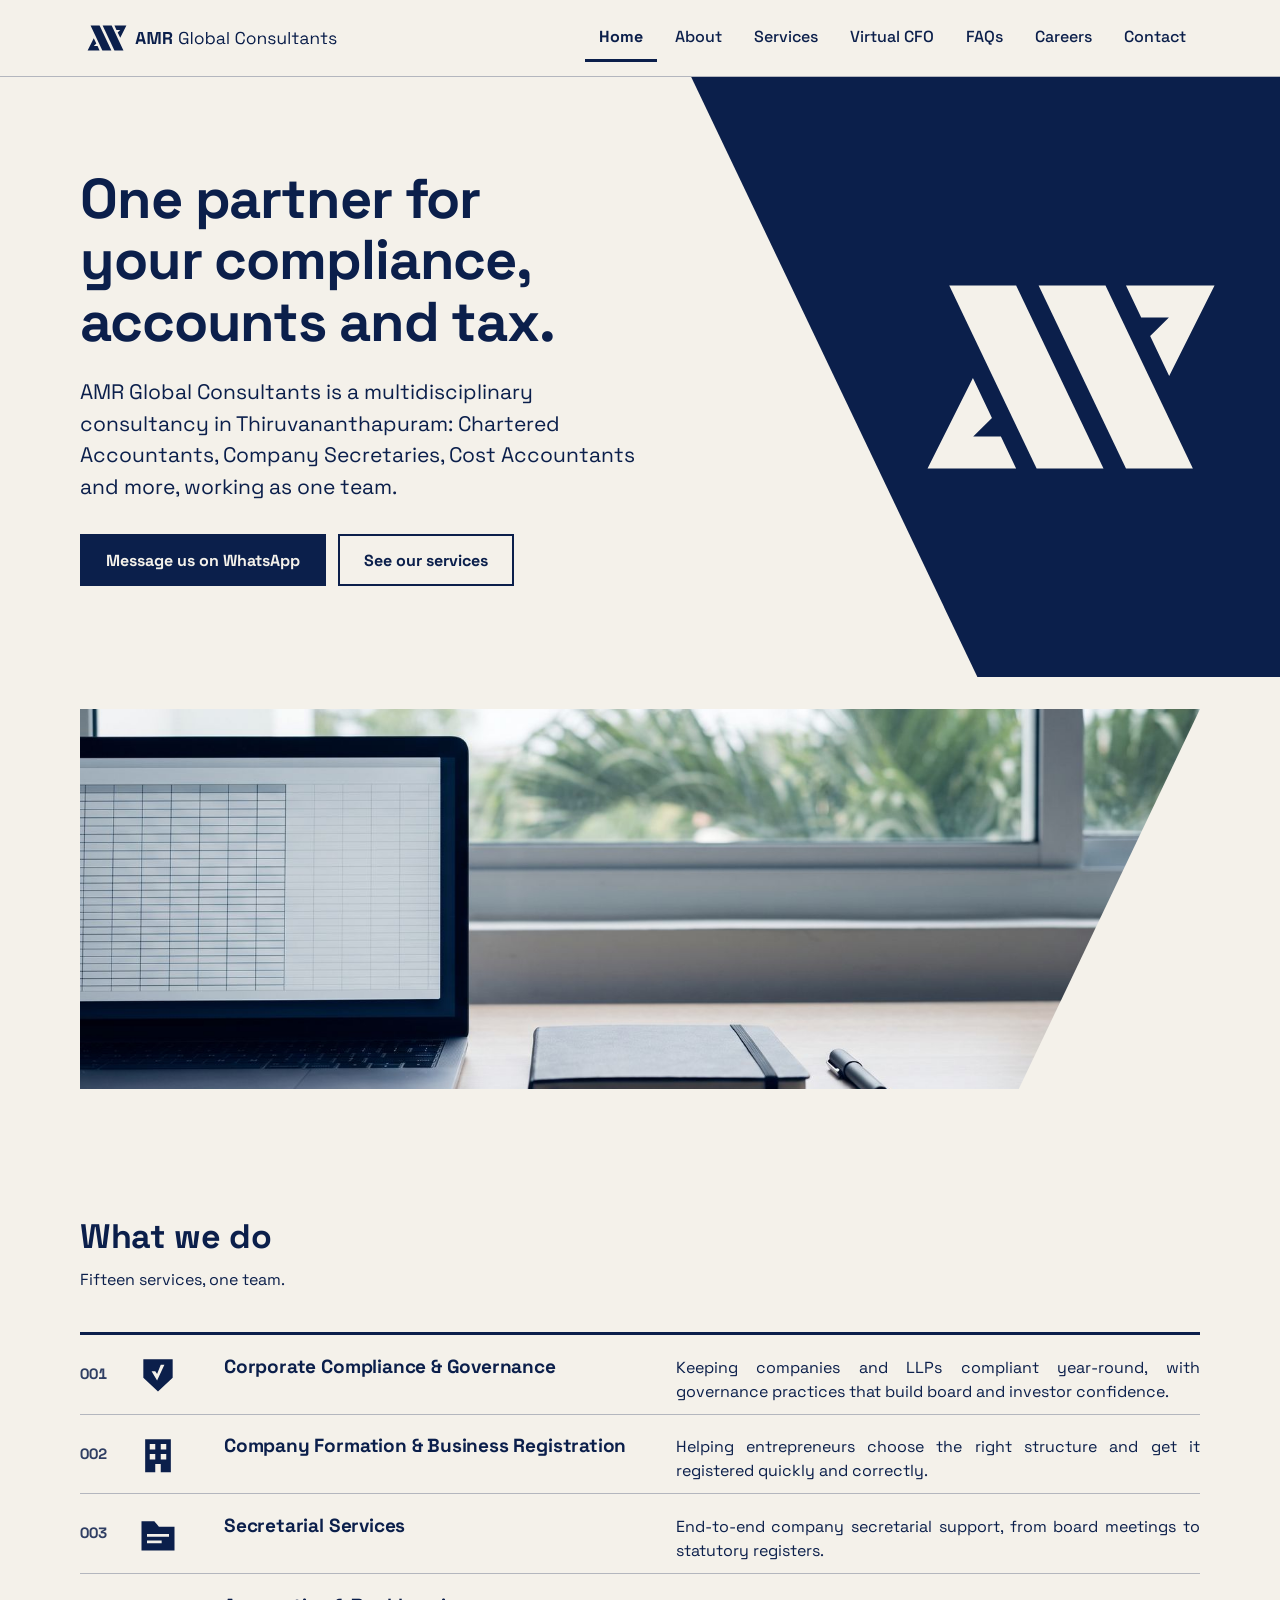
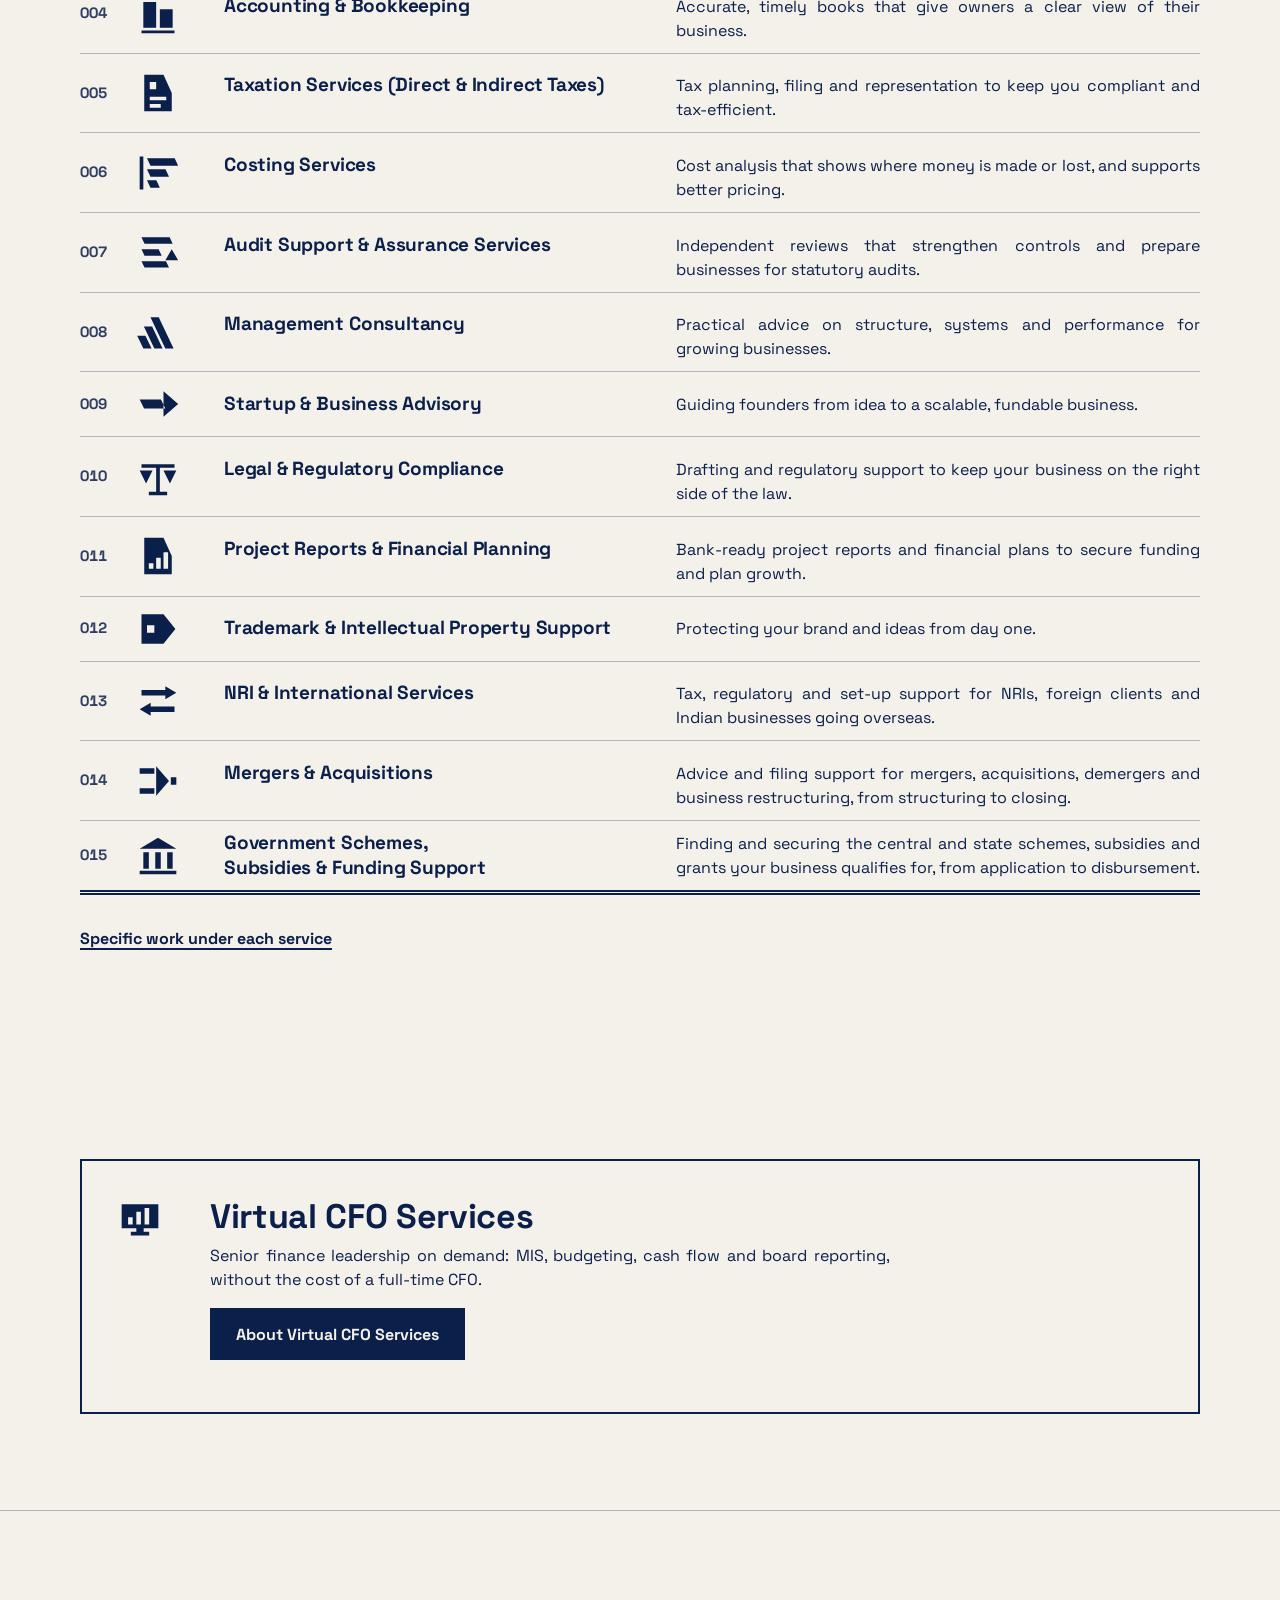
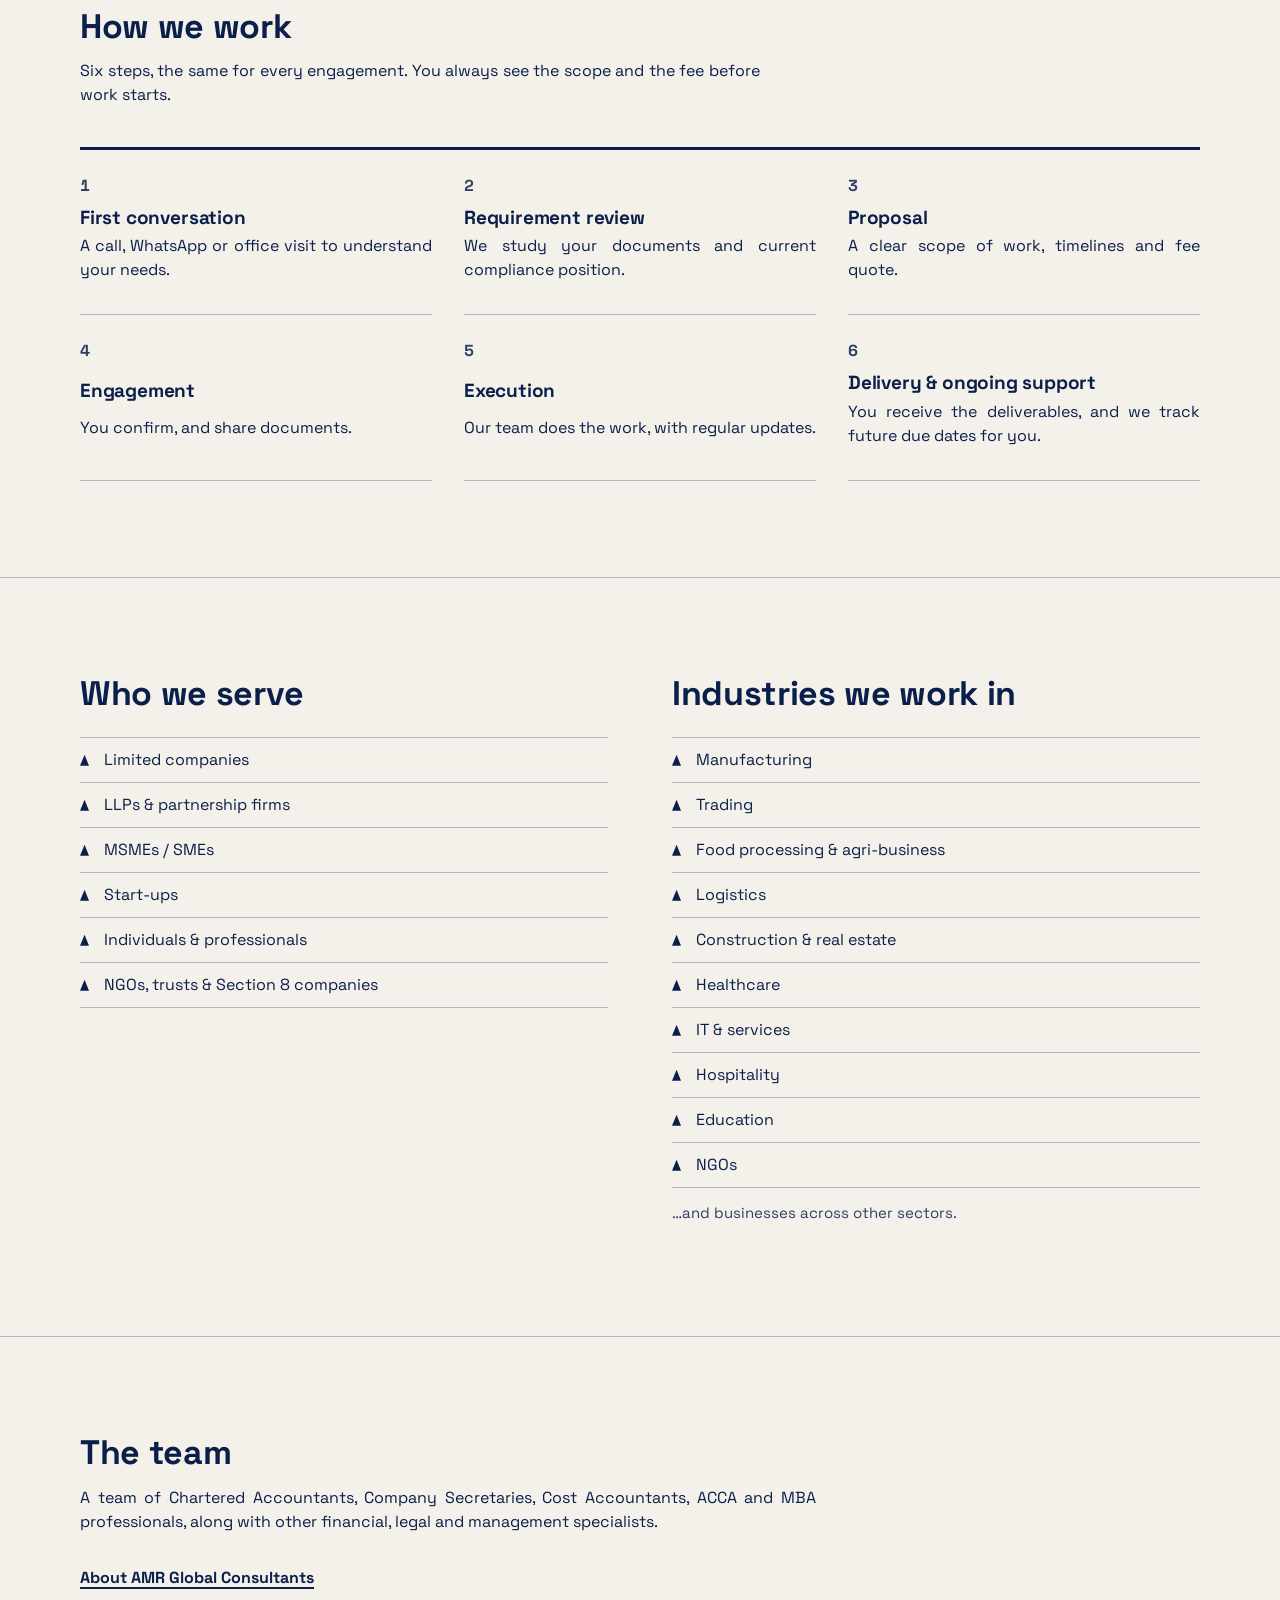
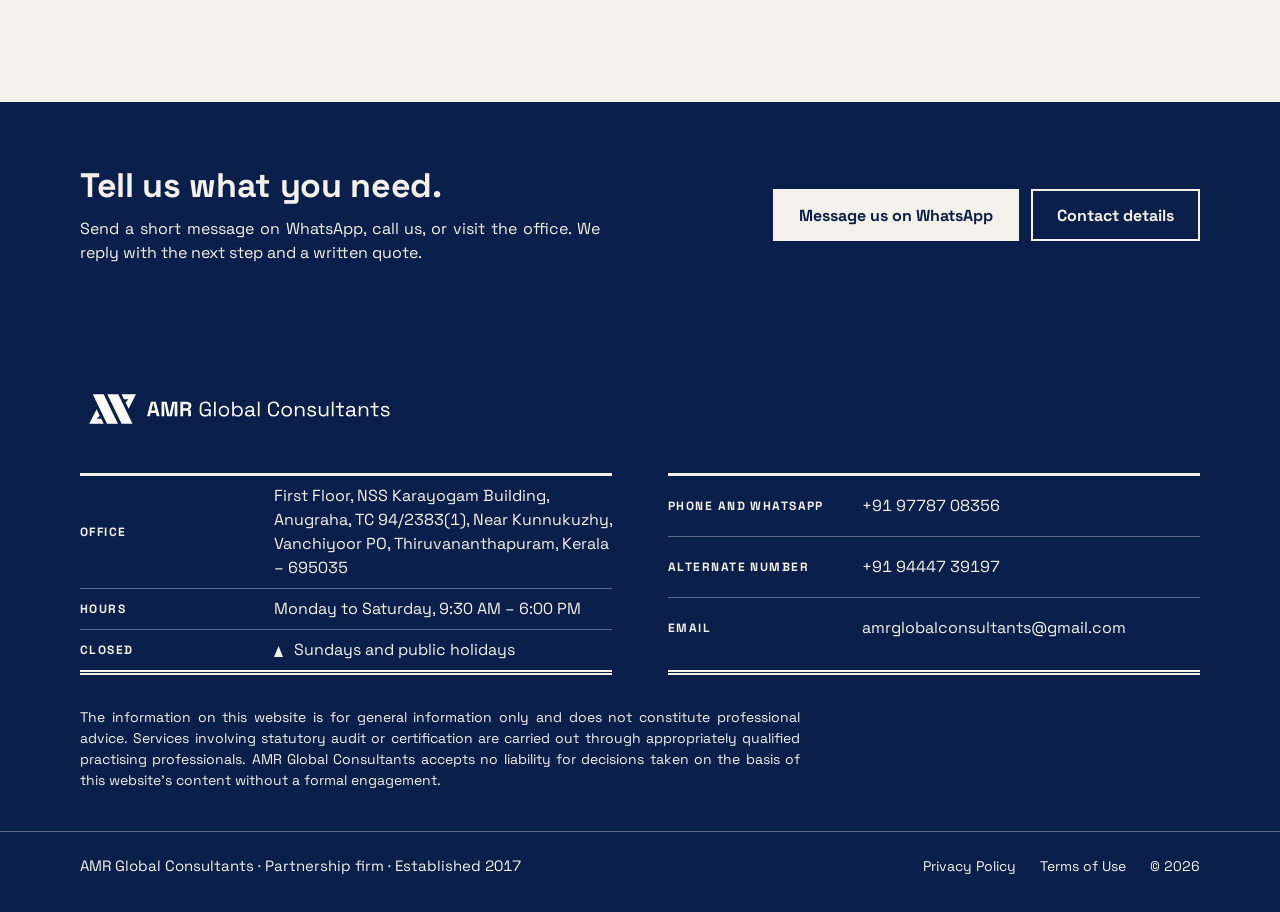
==== commit 29689a65: "Phone fixes: About page band, menu closes on outside tap; services open to show specific work; conta" ====
--- a/index.html
+++ b/index.html
@@ -27,7 +27,7 @@
 <meta name="twitter:image" content="https://amrglobalconsultants.com/assets/img/og-image.png">
 <script type="application/ld+json">{"@context": "https://schema.org", "@type": "AccountingService", "name": "AMR Global Consultants", "url": "https://amrglobalconsultants.com/", "logo": "https://amrglobalconsultants.com/assets/img/apple-touch-icon.png", "image": "https://amrglobalconsultants.com/assets/img/og-image.png", "description": "AMR Global Consultants: compliance, accounting, tax and advisory services from Thiruvananthapuram.", "telephone": "+919778708356", "foundingDate": "2017", "address": {"@type": "PostalAddress", "streetAddress": "First Floor, NSS Karayogam Building, Anugraha, TC 94/2383(1), Near Kunnukuzhy, Vanchiyoor PO", "addressLocality": "Thiruvananthapuram", "addressRegion": "Kerala", "postalCode": "695035", "addressCountry": "IN"}, "openingHoursSpecification": [{"@type": "OpeningHoursSpecification", "dayOfWeek": ["Monday", "Tuesday", "Wednesday", "Thursday", "Friday", "Saturday"], "opens": "09:30", "closes": "18:00"}], "hasOfferCatalog": {"@type": "OfferCatalog", "name": "Services", "itemListElement": [{"@type": "Offer", "itemOffered": {"@type": "Service", "name": "Corporate Compliance & Governance"}}, {"@type": "Offer", "itemOffered": {"@type": "Service", "name": "Company Formation & Business Registration"}}, {"@type": "Offer", "itemOffered": {"@type": "Service", "name": "Secretarial Services"}}, {"@type": "Offer", "itemOffered": {"@type": "Service", "name": "Accounting & Bookkeeping"}}, {"@type": "Offer", "itemOffered": {"@type": "Service", "name": "Taxation Services (Direct & Indirect Taxes)"}}, {"@type": "Offer", "itemOffered": {"@type": "Service", "name": "Costing Services"}}, {"@type": "Offer", "itemOffered": {"@type": "Service", "name": "Audit Support & Assurance Services"}}, {"@type": "Offer", "itemOffered": {"@type": "Service", "name": "Management Consultancy"}}, {"@type": "Offer", "itemOffered": {"@type": "Service", "name": "Startup & Business Advisory"}}, {"@type": "Offer", "itemOffered": {"@type": "Service", "name": "Legal & Regulatory Compliance"}}, {"@type": "Offer", "itemOffered": {"@type": "Service", "name": "Project Reports & Financial Planning"}}, {"@type": "Offer", "itemOffered": {"@type": "Service", "name": "Trademark & Intellectual Property Support"}}, {"@type": "Offer", "itemOffered": {"@type": "Service", "name": "NRI & International Services"}}, {"@type": "Offer", "itemOffered": {"@type": "Service", "name": "Mergers & Acquisitions"}}, {"@type": "Offer", "itemOffered": {"@type": "Service", "name": "Government Schemes, Subsidies & Funding Support"}}, {"@type": "Offer", "itemOffered": {"@type": "Service", "name": "Virtual CFO Services"}}]}}</script>
 <link rel="preload" href="assets/fonts/SpaceGrotesk.ttf" as="font" type="font/ttf" crossorigin>
-<link rel="stylesheet" href="assets/style.css?v=20261117e">
+<link rel="stylesheet" href="assets/style.css?v=20261118a">
 <script>document.documentElement.className+=' js'</script>
 </head>
 <body>
@@ -151,6 +151,6 @@
     </div>
   </div>
 </footer>
-<script src="assets/site.js?v=20261117e" defer></script>
+<script src="assets/site.js?v=20261118a" defer></script>
 </body>
 </html>
--- a/assets/style.css
+++ b/assets/style.css
@@ -55,7 +55,8 @@
 p { margin: 0 0 1em; max-width: 68ch; }
 .lede { font-size: clamp(1.125rem, 1.05rem + .4vw, 1.3125rem); line-height: 1.5; max-width: 40ch; }
 .page-head .lede { max-width: 56ch; }
-.note { color: var(--ink-2); font-size: .9375rem; }
+.note { color: var(--ink-2); font-size: .9375rem; margin-top: 14px; }
+.narrow > h2 { margin-bottom: 14px; }
 .folio { display: flex; align-items: center; gap: 10px; font-size: .75rem; letter-spacing: .12em; text-transform: uppercase; color: var(--ink-2); margin: 0 0 24px; }
 
 /* Header */
@@ -120,10 +121,10 @@
 .page-head { position: relative; overflow: hidden; padding-block: clamp(40px, 6vw, 72px) 24px; }
 /* The Slant on every page: a navy panel whose edge leans at the mark's own angle (25.5 deg, top-left to bottom-right).
    skewX keeps the angle exact whatever the height. One cut per page; the hero is the home page's cut. */
-.page-head::after { content: ""; position: absolute; top: 0; bottom: 0; right: -14px; width: 72px; background: var(--navy); transform: skewX(25.5deg); }
+.page-head::after { content: ""; position: absolute; top: 0; bottom: auto; height: min(100%, 190px); right: -14px; width: 72px; background: var(--navy); transform: skewX(25.5deg); }
 .page-head > .wrap { position: relative; z-index: 1; padding-right: 72px; }
 @media (min-width: 900px) {
-  .page-head::after { right: -6%; width: 22%; }
+  .page-head::after { right: -6%; width: 22%; bottom: 0; height: auto; }
   .page-head > .wrap { padding-right: 0; }
   .page-head > .wrap > * { max-width: min(46rem, 62%); }
   .page-head > .wrap > .lede { max-width: min(40rem, 62%); }
@@ -190,6 +191,18 @@
 .service { display: grid; grid-template-columns: 56px 1fr; gap: 16px; padding: 40px 0; border-top: 1px solid var(--rule); }
 .service:first-child { border-top: 3px solid var(--navy); }
 .service h2 { font-size: clamp(1.5rem, 1.2rem + 1vw, 1.875rem); margin-bottom: 12px; }
+/* 2026-11-18: each service opens to show its specific work. Native <details>: the text is in the page HTML either way. */
+.svc-more summary { display: grid; grid-template-columns: minmax(0, 1fr) auto; column-gap: 16px; align-items: start; cursor: pointer; list-style: none; }
+.svc-more summary::-webkit-details-marker { display: none; }
+.svc-more summary h2 { grid-column: 1; margin-bottom: 8px; }
+.svc-desc { grid-column: 1; display: block; color: var(--ink); max-width: 68ch; }
+.svc-cue { grid-column: 1; display: inline-flex; align-items: center; gap: 10px; min-height: 44px; margin-top: 6px; font-size: .875rem; font-weight: 700; color: var(--navy); }
+.svc-cue::before { content: "Show specific work"; }
+.svc-cue::after { content: ""; width: 10px; height: 10px; border-right: 3px solid var(--navy); border-bottom: 3px solid var(--navy); transform: rotate(45deg) translateY(-2px); flex: none; }
+.svc-more[open] .svc-cue::before { content: "Hide specific work"; }
+.svc-more[open] .svc-cue::after { transform: rotate(-135deg) translateY(-2px); }
+.svc-more summary:hover h2 { text-decoration: underline; text-decoration-thickness: 2px; text-underline-offset: 5px; }
+.svc-more summary:focus-visible { outline: 3px solid var(--navy); outline-offset: 4px; }
 .work-h { font-size: .75rem; letter-spacing: .12em; text-transform: uppercase; color: var(--ink-2); margin: 24px 0 8px; font-weight: 700; }
 @media (min-width: 960px) {
   .services-layout { grid-template-columns: 280px minmax(0, 1fr); gap: 64px; align-items: start; }
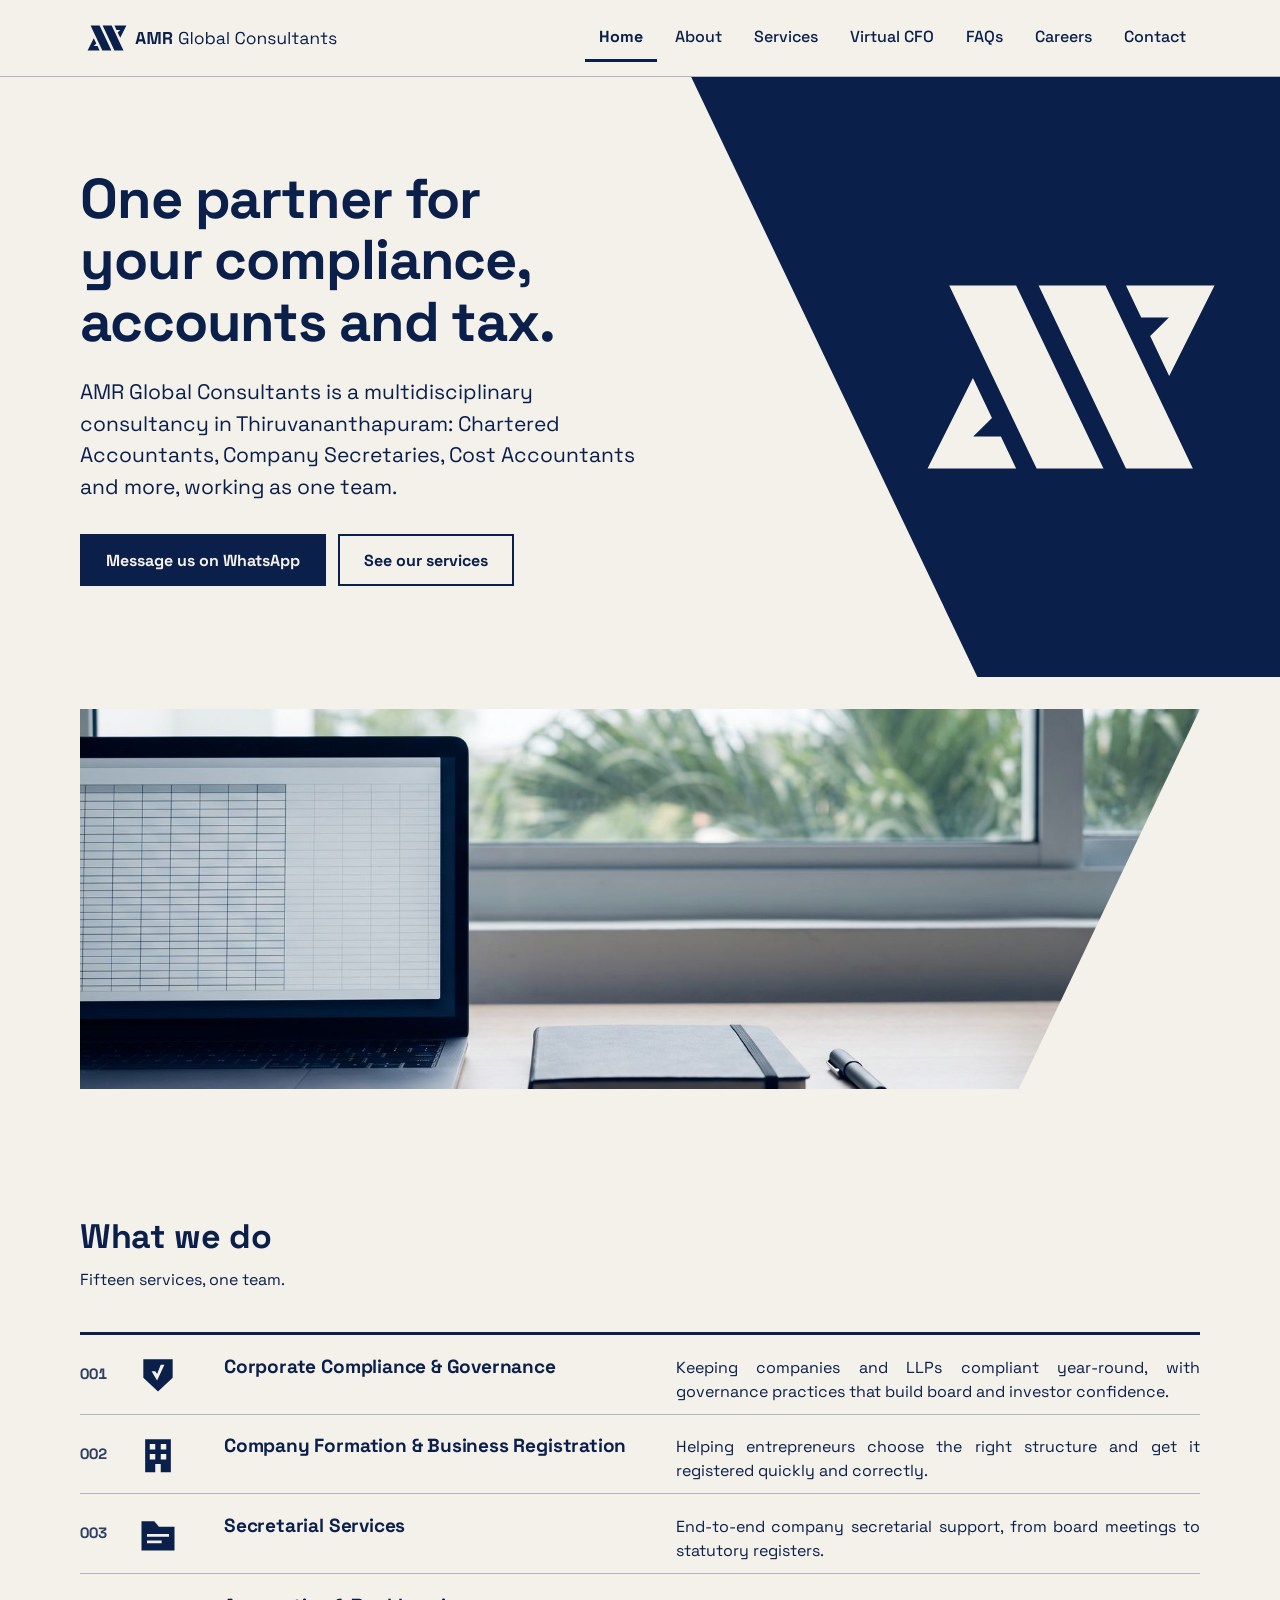
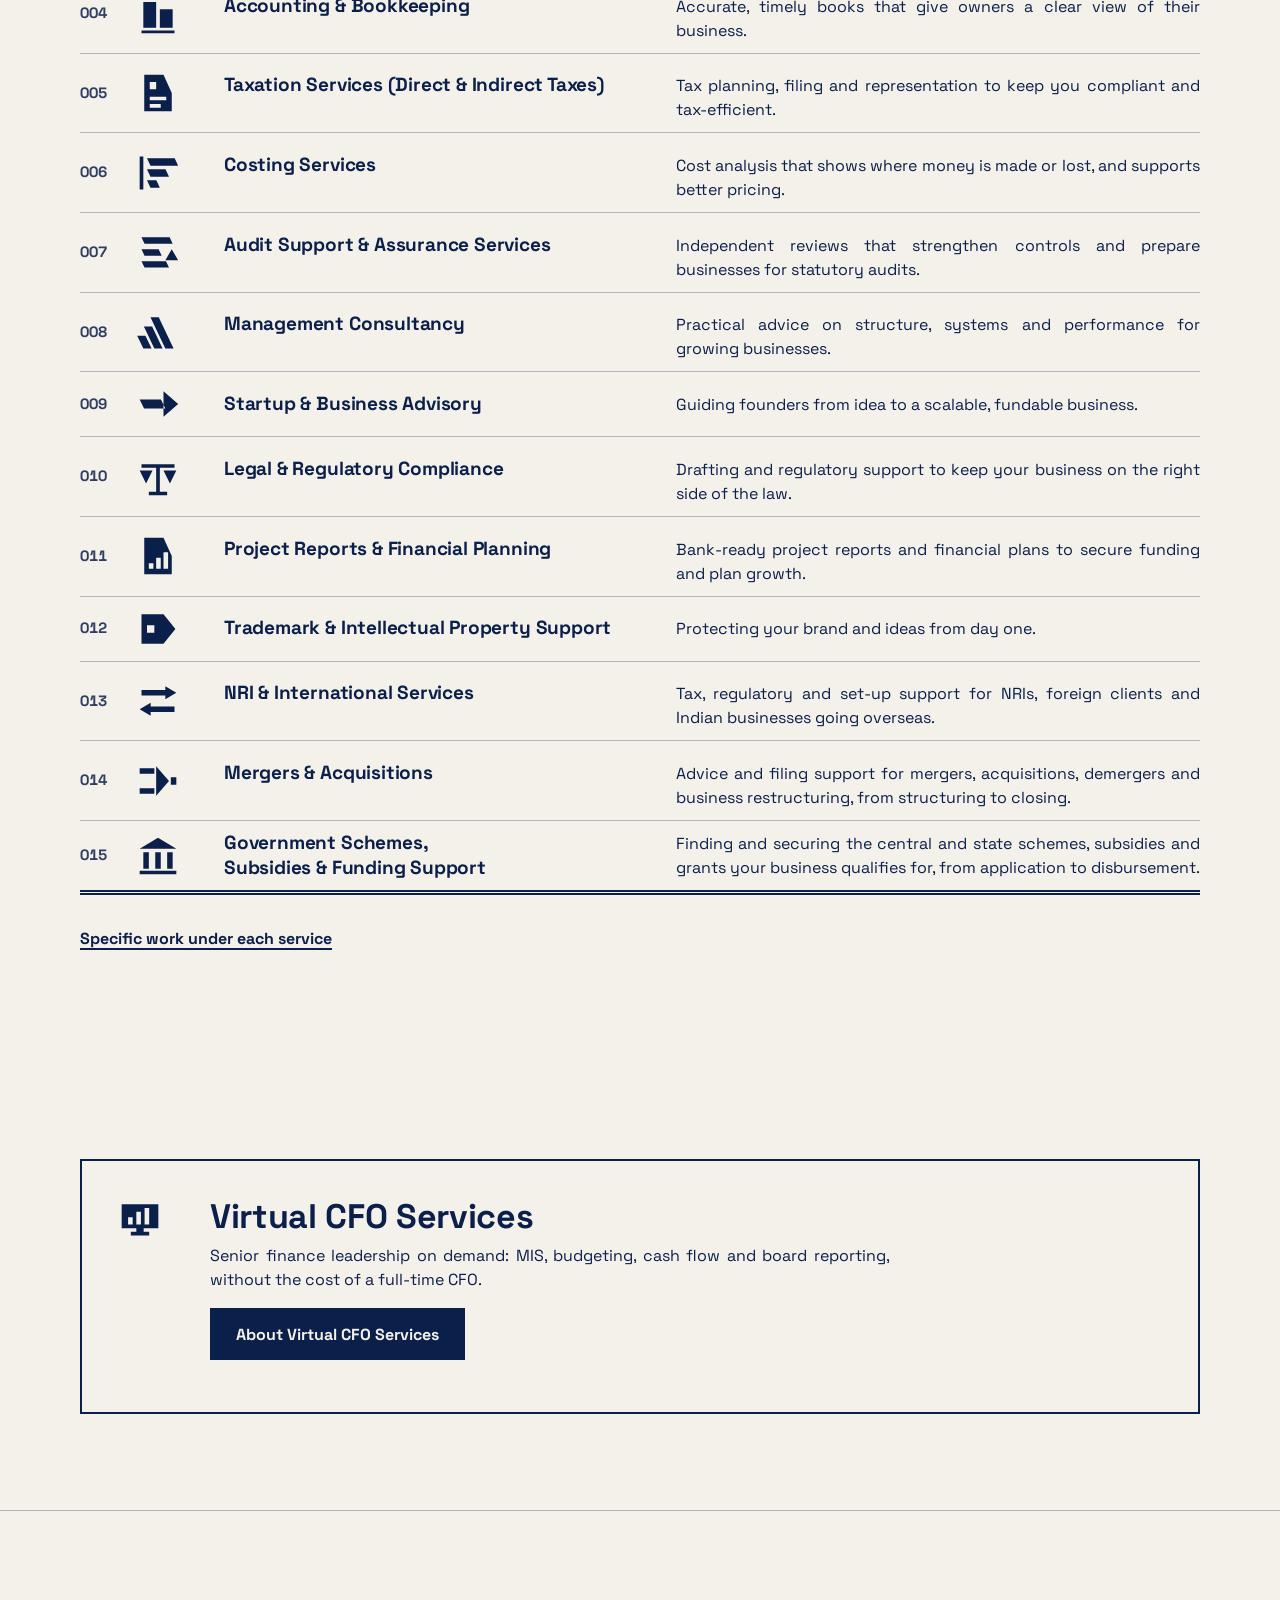
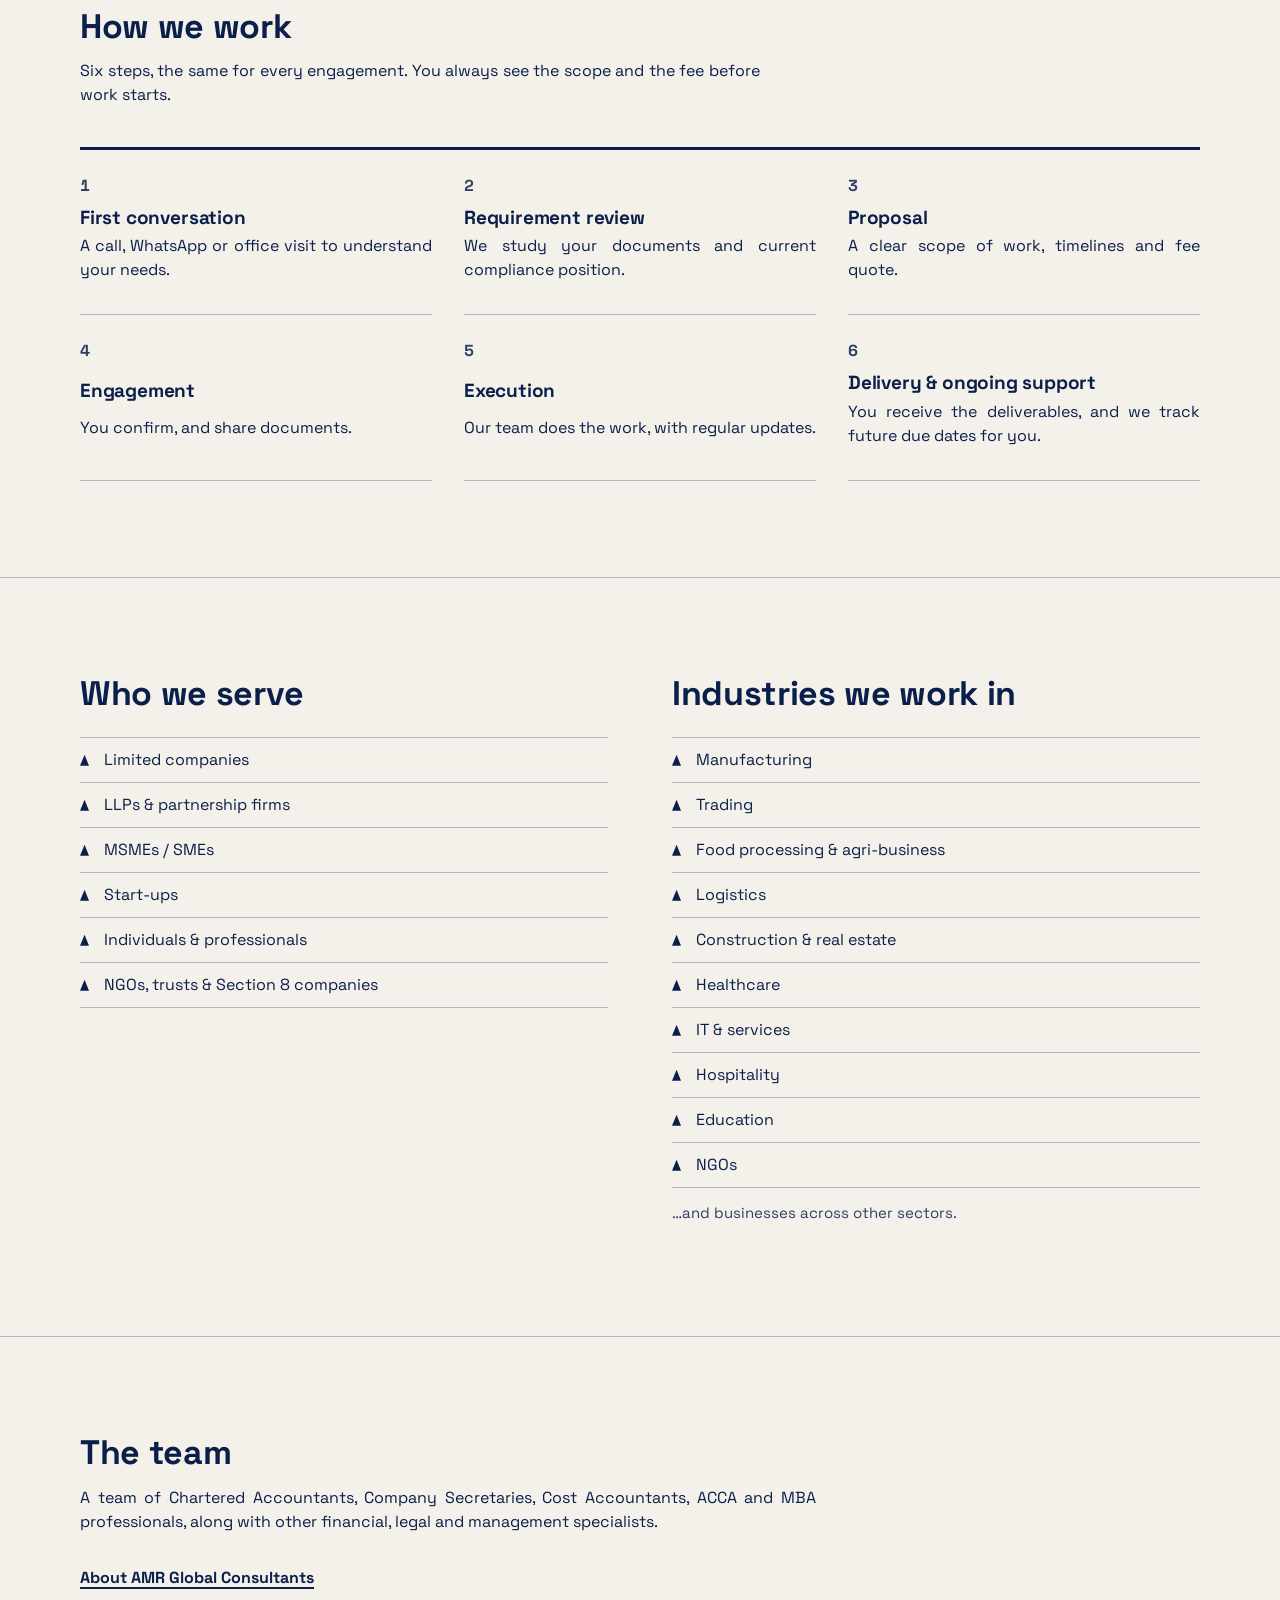
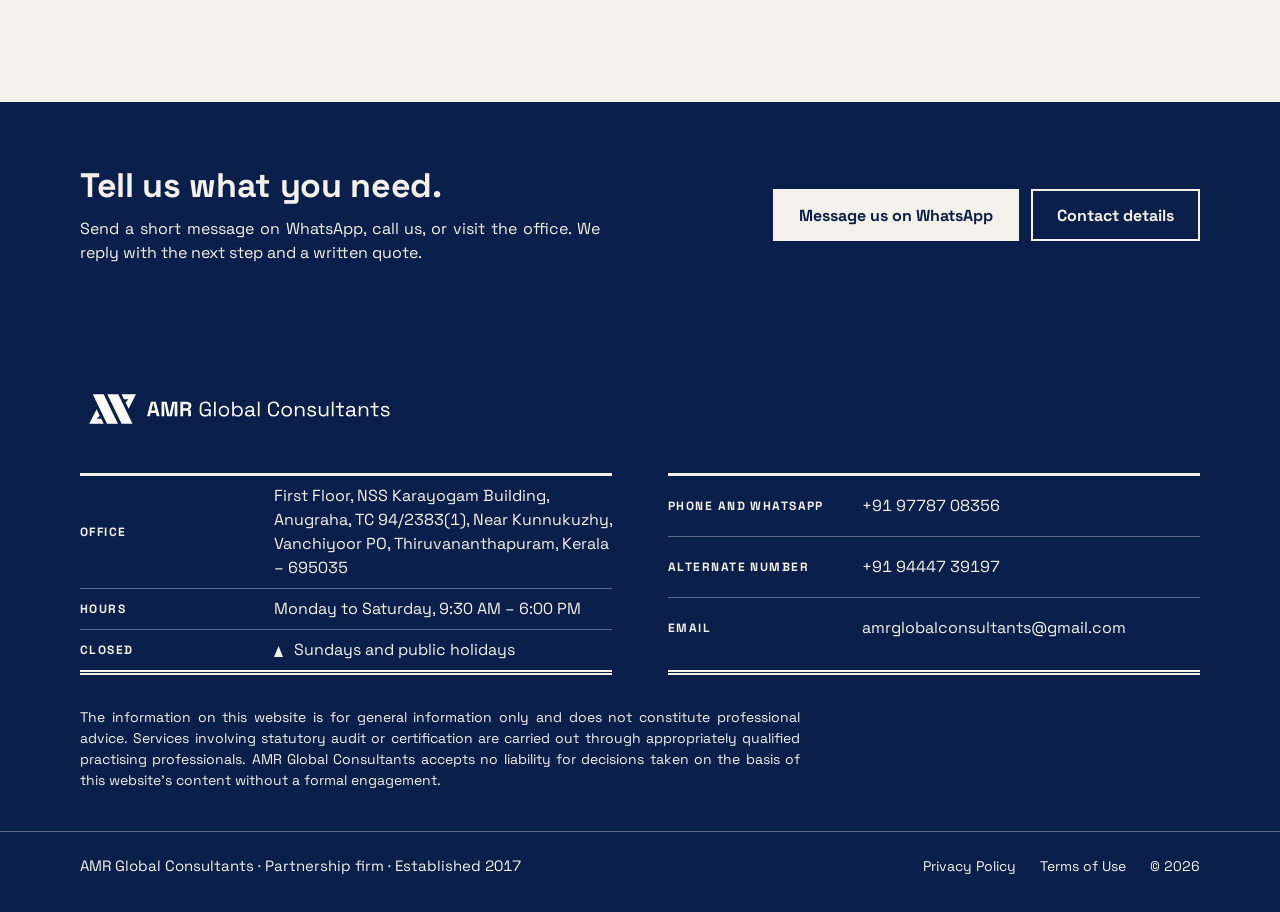
==== commit 3b9d9dbd: "Header stays at the top (with shadow on scroll, offset for anchors); slim header on narrow phones; C" ====
--- a/index.html
+++ b/index.html
@@ -27,7 +27,7 @@
 <meta name="twitter:image" content="https://amrglobalconsultants.com/assets/img/og-image.png">
 <script type="application/ld+json">{"@context": "https://schema.org", "@type": "AccountingService", "name": "AMR Global Consultants", "url": "https://amrglobalconsultants.com/", "logo": "https://amrglobalconsultants.com/assets/img/apple-touch-icon.png", "image": "https://amrglobalconsultants.com/assets/img/og-image.png", "description": "AMR Global Consultants: compliance, accounting, tax and advisory services from Thiruvananthapuram.", "telephone": "+919778708356", "foundingDate": "2017", "address": {"@type": "PostalAddress", "streetAddress": "First Floor, NSS Karayogam Building, Anugraha, TC 94/2383(1), Near Kunnukuzhy, Vanchiyoor PO", "addressLocality": "Thiruvananthapuram", "addressRegion": "Kerala", "postalCode": "695035", "addressCountry": "IN"}, "openingHoursSpecification": [{"@type": "OpeningHoursSpecification", "dayOfWeek": ["Monday", "Tuesday", "Wednesday", "Thursday", "Friday", "Saturday"], "opens": "09:30", "closes": "18:00"}], "hasOfferCatalog": {"@type": "OfferCatalog", "name": "Services", "itemListElement": [{"@type": "Offer", "itemOffered": {"@type": "Service", "name": "Corporate Compliance & Governance"}}, {"@type": "Offer", "itemOffered": {"@type": "Service", "name": "Company Formation & Business Registration"}}, {"@type": "Offer", "itemOffered": {"@type": "Service", "name": "Secretarial Services"}}, {"@type": "Offer", "itemOffered": {"@type": "Service", "name": "Accounting & Bookkeeping"}}, {"@type": "Offer", "itemOffered": {"@type": "Service", "name": "Taxation Services (Direct & Indirect Taxes)"}}, {"@type": "Offer", "itemOffered": {"@type": "Service", "name": "Costing Services"}}, {"@type": "Offer", "itemOffered": {"@type": "Service", "name": "Audit Support & Assurance Services"}}, {"@type": "Offer", "itemOffered": {"@type": "Service", "name": "Management Consultancy"}}, {"@type": "Offer", "itemOffered": {"@type": "Service", "name": "Startup & Business Advisory"}}, {"@type": "Offer", "itemOffered": {"@type": "Service", "name": "Legal & Regulatory Compliance"}}, {"@type": "Offer", "itemOffered": {"@type": "Service", "name": "Project Reports & Financial Planning"}}, {"@type": "Offer", "itemOffered": {"@type": "Service", "name": "Trademark & Intellectual Property Support"}}, {"@type": "Offer", "itemOffered": {"@type": "Service", "name": "NRI & International Services"}}, {"@type": "Offer", "itemOffered": {"@type": "Service", "name": "Mergers & Acquisitions"}}, {"@type": "Offer", "itemOffered": {"@type": "Service", "name": "Government Schemes, Subsidies & Funding Support"}}, {"@type": "Offer", "itemOffered": {"@type": "Service", "name": "Virtual CFO Services"}}]}}</script>
 <link rel="preload" href="assets/fonts/SpaceGrotesk.ttf" as="font" type="font/ttf" crossorigin>
-<link rel="stylesheet" href="assets/style.css?v=20261118a">
+<link rel="stylesheet" href="assets/style.css?v=20261118b">
 <script>document.documentElement.className+=' js'</script>
 </head>
 <body>
@@ -151,6 +151,6 @@
     </div>
   </div>
 </footer>
-<script src="assets/site.js?v=20261118a" defer></script>
+<script src="assets/site.js?v=20261118b" defer></script>
 </body>
 </html>
--- a/assets/style.css
+++ b/assets/style.css
@@ -22,7 +22,7 @@
 }
 
 *, *::before, *::after { box-sizing: border-box; }
-html { -webkit-text-size-adjust: 100%; scroll-padding-top: 24px; }
+html { -webkit-text-size-adjust: 100%; scroll-padding-top: 96px; }
 body {
   margin: 0;
   background: var(--ivory);
@@ -57,13 +57,19 @@
 .page-head .lede { max-width: 56ch; }
 .note { color: var(--ink-2); font-size: .9375rem; margin-top: 14px; }
 .narrow > h2 { margin-bottom: 14px; }
+.page-head + .section.after-head { padding-top: 16px; }
 .folio { display: flex; align-items: center; gap: 10px; font-size: .75rem; letter-spacing: .12em; text-transform: uppercase; color: var(--ink-2); margin: 0 0 24px; }
 
 /* Header */
-.site-header { border-bottom: 1px solid var(--rule); background: var(--ivory); }
+.site-header { border-bottom: 1px solid var(--rule); background: var(--ivory); position: sticky; top: 0; z-index: 50; }
+.site-header.scrolled { box-shadow: 0 2px 10px rgba(11, 31, 77, .12); }
+/* a tall open menu scrolls inside the screen instead of running off it */
+.js .site-nav.open { max-height: calc(100vh - 84px); max-height: calc(100dvh - 84px); overflow-y: auto; }
 .header-row { display: flex; align-items: center; justify-content: space-between; gap: 16px; min-height: 76px; flex-wrap: wrap; padding-block: 8px; }
 .logo { display: block; flex: 0 1 auto; padding-block: 8px; }
 .logo img { height: 32px; width: auto; }
+/* narrow phones (about 320 px): keep logo and Menu on one line so the fixed header stays slim */
+@media (max-width: 380px) { .header-row { column-gap: 10px; } .logo img { height: 28px; } .nav-toggle { padding: 0 12px; } }
 .nav-toggle { display: none; min-height: 48px; min-width: 48px; padding: 0 16px; background: transparent; color: var(--navy); border: 2px solid var(--navy); font: 700 1rem "Space Grotesk", Arial, sans-serif; cursor: pointer; }
 .site-nav ul { list-style: none; margin: 0; padding: 0; display: flex; gap: 4px; flex-wrap: wrap; }
 .site-nav a { display: flex; align-items: center; min-height: 48px; padding: 0 14px; text-decoration: none; font-weight: 500; border-bottom: 3px solid transparent; }
@@ -206,7 +212,7 @@
 .work-h { font-size: .75rem; letter-spacing: .12em; text-transform: uppercase; color: var(--ink-2); margin: 24px 0 8px; font-weight: 700; }
 @media (min-width: 960px) {
   .services-layout { grid-template-columns: 280px minmax(0, 1fr); gap: 64px; align-items: start; }
-  .toc { position: sticky; top: 24px; max-height: calc(100vh - 48px); overflow-y: auto; }
+  .toc { position: sticky; top: 100px; max-height: calc(100vh - 124px); overflow-y: auto; }
   .service { grid-template-columns: 72px minmax(0, 1fr); }
 }
 
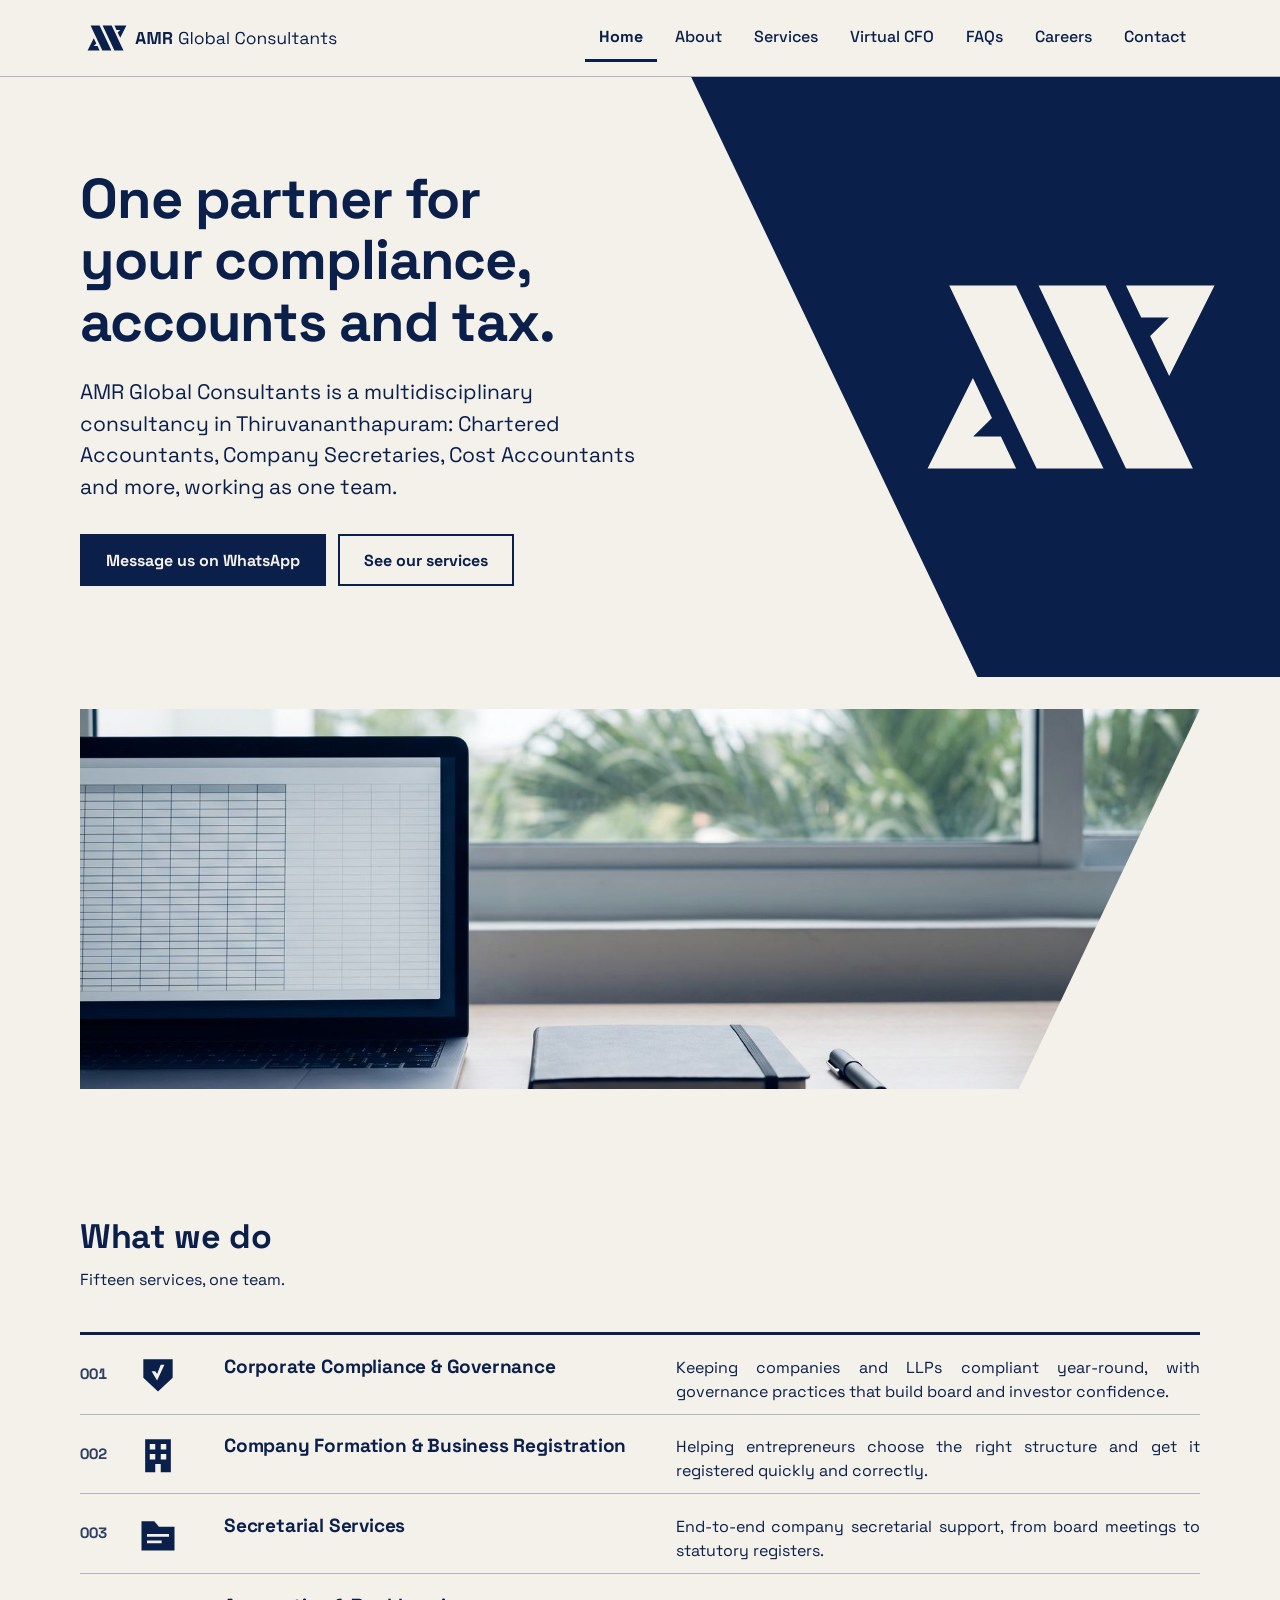
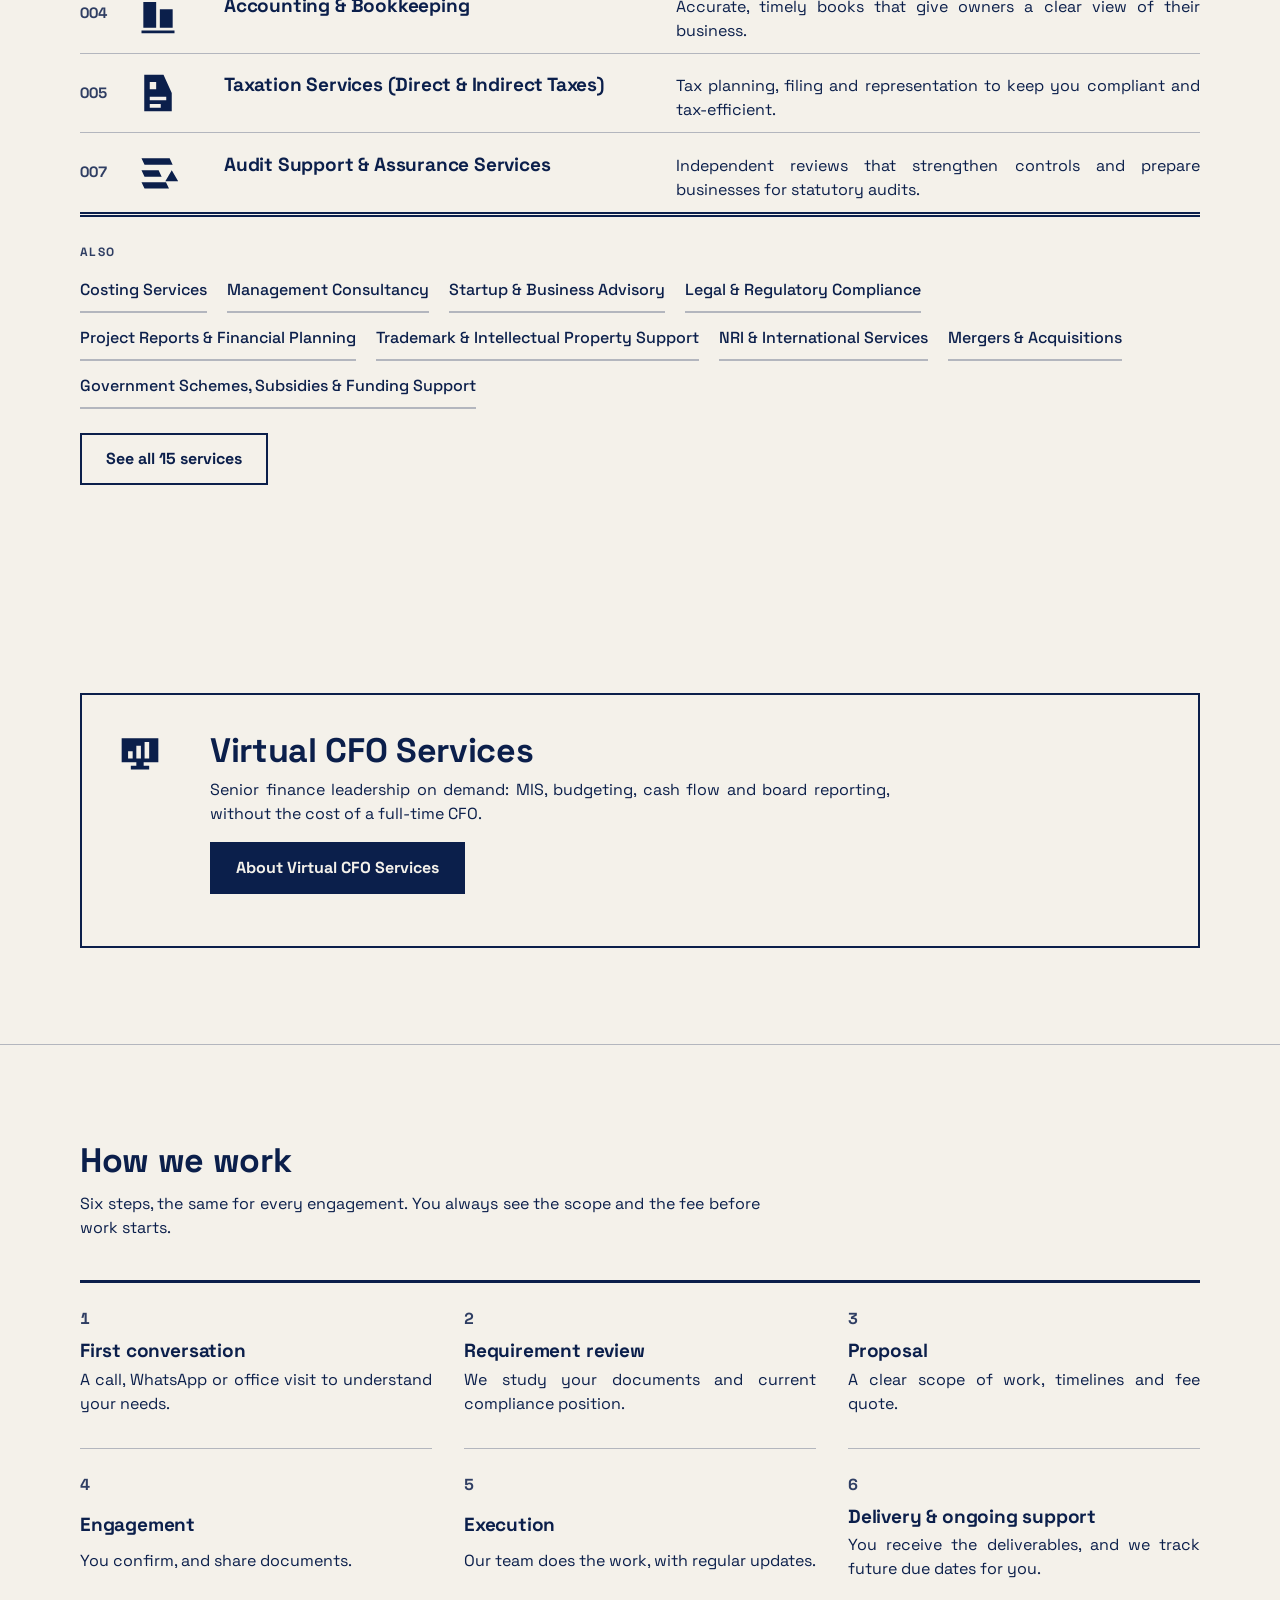
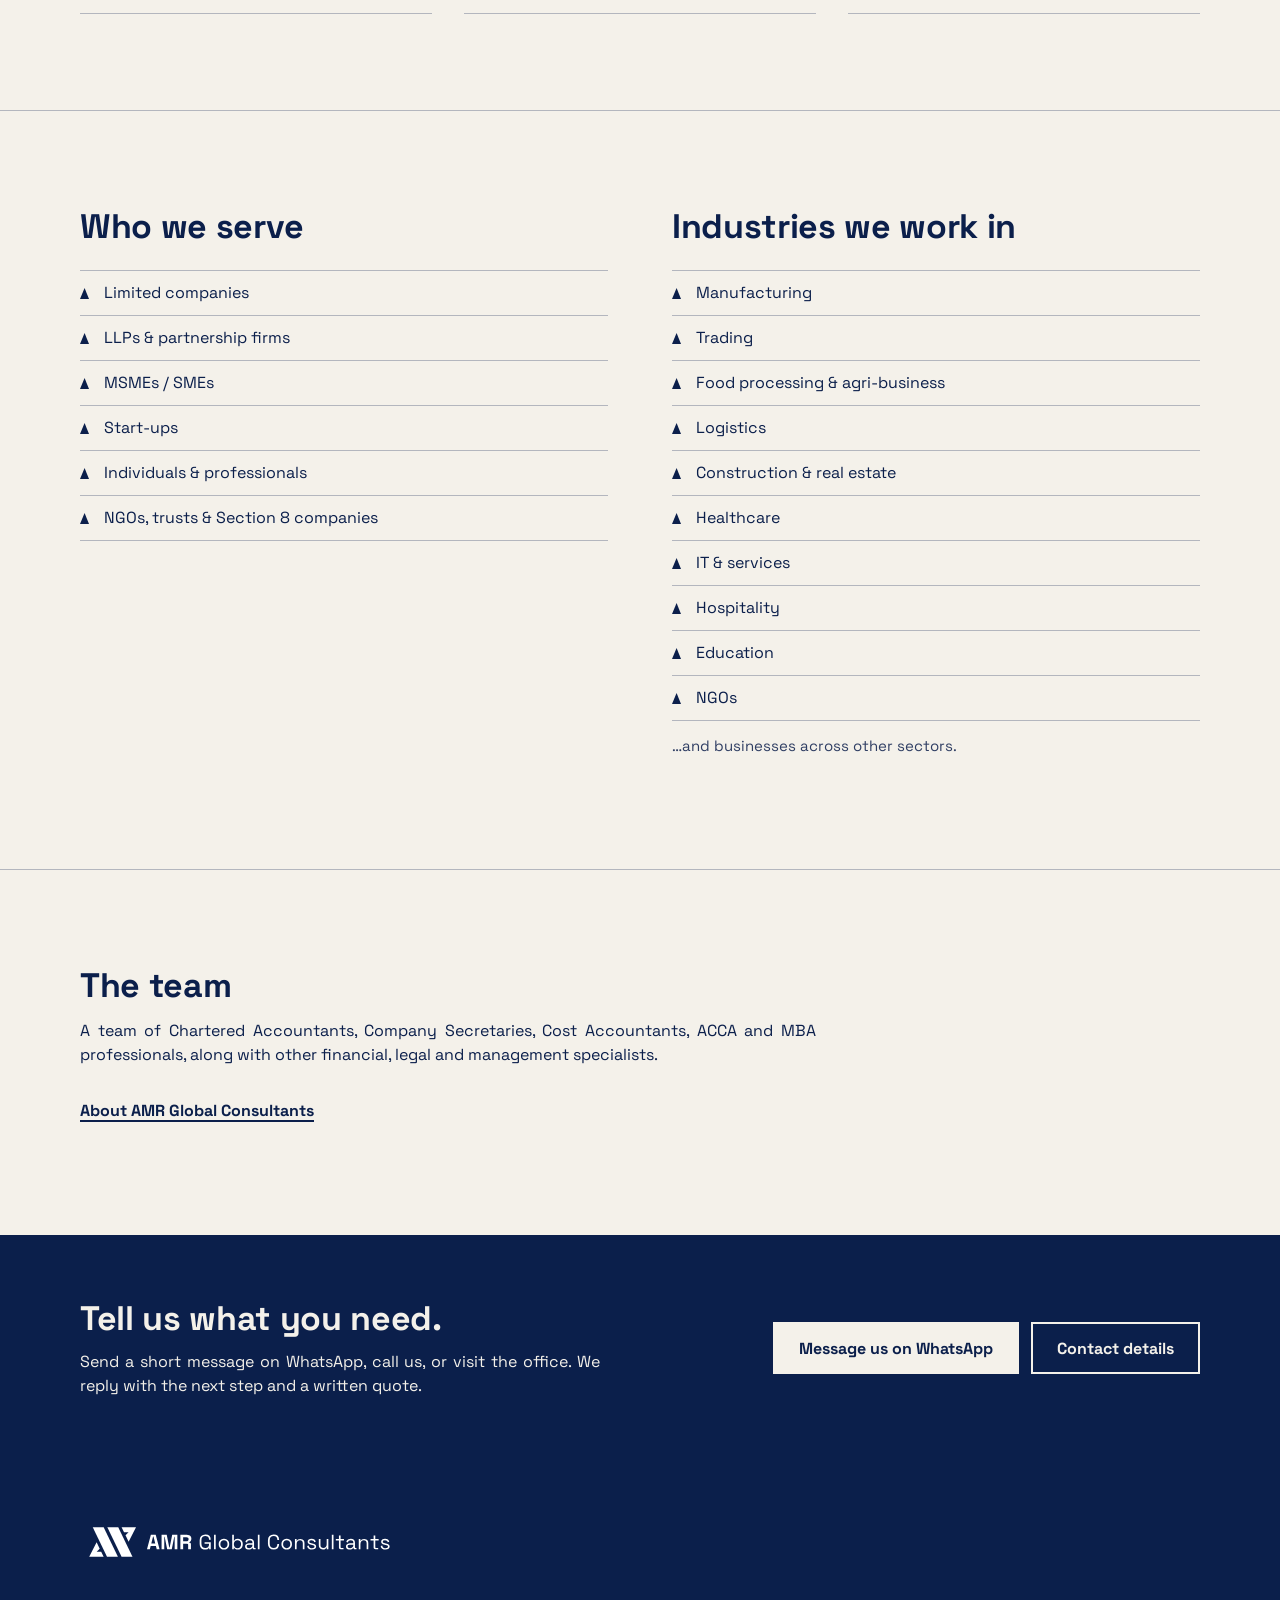
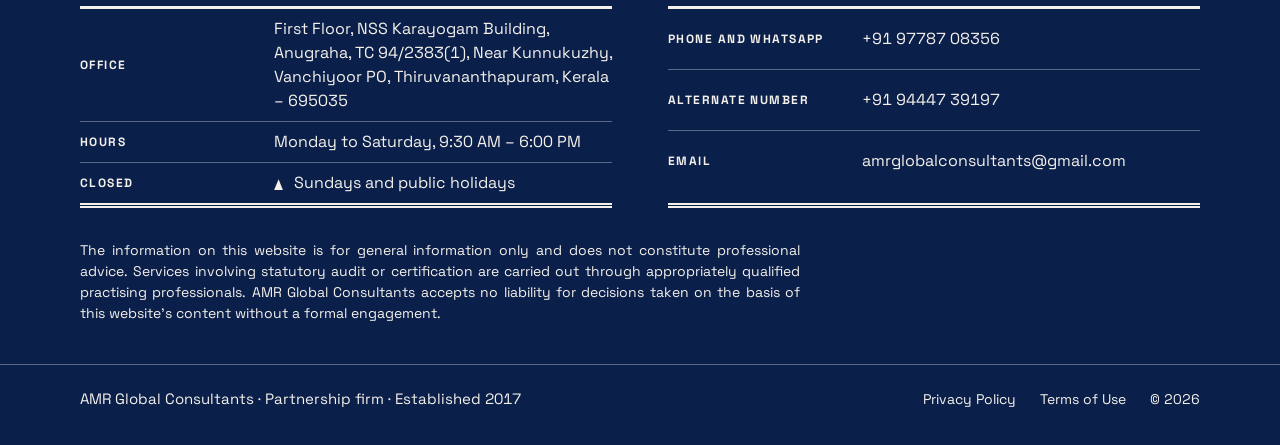
==== commit 7e3ff556: "Home page: six services in full, the other nine as links, button to all fifteen; CSS/JS tag 20261118" ====
--- a/index.html
+++ b/index.html
@@ -27,7 +27,7 @@
 <meta name="twitter:image" content="https://amrglobalconsultants.com/assets/img/og-image.png">
 <script type="application/ld+json">{"@context": "https://schema.org", "@type": "AccountingService", "name": "AMR Global Consultants", "url": "https://amrglobalconsultants.com/", "logo": "https://amrglobalconsultants.com/assets/img/apple-touch-icon.png", "image": "https://amrglobalconsultants.com/assets/img/og-image.png", "description": "AMR Global Consultants: compliance, accounting, tax and advisory services from Thiruvananthapuram.", "telephone": "+919778708356", "foundingDate": "2017", "address": {"@type": "PostalAddress", "streetAddress": "First Floor, NSS Karayogam Building, Anugraha, TC 94/2383(1), Near Kunnukuzhy, Vanchiyoor PO", "addressLocality": "Thiruvananthapuram", "addressRegion": "Kerala", "postalCode": "695035", "addressCountry": "IN"}, "openingHoursSpecification": [{"@type": "OpeningHoursSpecification", "dayOfWeek": ["Monday", "Tuesday", "Wednesday", "Thursday", "Friday", "Saturday"], "opens": "09:30", "closes": "18:00"}], "hasOfferCatalog": {"@type": "OfferCatalog", "name": "Services", "itemListElement": [{"@type": "Offer", "itemOffered": {"@type": "Service", "name": "Corporate Compliance & Governance"}}, {"@type": "Offer", "itemOffered": {"@type": "Service", "name": "Company Formation & Business Registration"}}, {"@type": "Offer", "itemOffered": {"@type": "Service", "name": "Secretarial Services"}}, {"@type": "Offer", "itemOffered": {"@type": "Service", "name": "Accounting & Bookkeeping"}}, {"@type": "Offer", "itemOffered": {"@type": "Service", "name": "Taxation Services (Direct & Indirect Taxes)"}}, {"@type": "Offer", "itemOffered": {"@type": "Service", "name": "Costing Services"}}, {"@type": "Offer", "itemOffered": {"@type": "Service", "name": "Audit Support & Assurance Services"}}, {"@type": "Offer", "itemOffered": {"@type": "Service", "name": "Management Consultancy"}}, {"@type": "Offer", "itemOffered": {"@type": "Service", "name": "Startup & Business Advisory"}}, {"@type": "Offer", "itemOffered": {"@type": "Service", "name": "Legal & Regulatory Compliance"}}, {"@type": "Offer", "itemOffered": {"@type": "Service", "name": "Project Reports & Financial Planning"}}, {"@type": "Offer", "itemOffered": {"@type": "Service", "name": "Trademark & Intellectual Property Support"}}, {"@type": "Offer", "itemOffered": {"@type": "Service", "name": "NRI & International Services"}}, {"@type": "Offer", "itemOffered": {"@type": "Service", "name": "Mergers & Acquisitions"}}, {"@type": "Offer", "itemOffered": {"@type": "Service", "name": "Government Schemes, Subsidies & Funding Support"}}, {"@type": "Offer", "itemOffered": {"@type": "Service", "name": "Virtual CFO Services"}}]}}</script>
 <link rel="preload" href="assets/fonts/SpaceGrotesk.ttf" as="font" type="font/ttf" crossorigin>
-<link rel="stylesheet" href="assets/style.css?v=20261118b">
+<link rel="stylesheet" href="assets/style.css?v=20261118f">
 <script>document.documentElement.className+=' js'</script>
 </head>
 <body>
@@ -66,8 +66,12 @@
       <h2>What we do</h2>
       <p>Fifteen services, one team.</p>
     </div>
-    <svg class="sprite" aria-hidden="true" focusable="false"><symbol id="i-corporate-compliance-governance" viewBox="0 0 48 48"><path fill-rule="evenodd" d="M8 8 L40 8 L40 28 L24 43 L8 28zM17 21 L23 31 L31 14 L27 14 L23 24 L21 21z"/></symbol><symbol id="i-company-formation-registration" viewBox="0 0 48 48"><path fill-rule="evenodd" d="M10 8h28v36h-28zM15 13h6v6h-6zM27 13h6v6h-6zM15 24h6v6h-6zM27 24h6v6h-6zM21 35h6v9h-6z"/></symbol><symbol id="i-secretarial-services" viewBox="0 0 48 48"><path fill-rule="evenodd" d="M6 10 L20 10 L25 16 L42 16 L42 42 L6 42zM12 24h24v3h-24zM12 31h16v3h-16z"/></symbol><symbol id="i-accounting-bookkeeping" viewBox="0 0 48 48"><path fill-rule="evenodd" d="M8 12h14v28h-14zM26 20h14v20h-14zM6 43h36v3h-36z"/></symbol><symbol id="i-taxation" viewBox="0 0 48 48"><path fill-rule="evenodd" d="M9 4 L30 4 L39 24 L39 44 L9 44zM15 12h7v8h-7zM15 28h18v4h-18zM15 36h12v4h-12z"/></symbol><symbol id="i-costing" viewBox="0 0 48 48"><path fill-rule="evenodd" d="M4 6h4v36h-4zM12 8 L42.2 8 L46 16 L15.8 16zM12 20 L32.2 20 L36 28 L15.8 28zM12 32 L22.2 32 L26 40 L15.8 40z"/></symbol><symbol id="i-audit-support-assurance" viewBox="0 0 48 48"><path fill-rule="evenodd" d="M6 8 L36.7 8 L40 15 L9.3 15zM6 21 L24.7 21 L28 28 L9.3 28zM6 34 L32.7 34 L36 41 L9.3 41zM39 21 L46 33 L32 33z"/></symbol><symbol id="i-management-consultancy" viewBox="0 0 48 48"><path fill-rule="evenodd" d="M1.3 28 h9 L17.0 42 h-9 zM8.6 18 h9 L29.0 42 h-9 zM15.8 8 h9 L41.0 42 h-9 z"/></symbol><symbol id="i-startup-business-advisory" viewBox="0 0 48 48"><path fill-rule="evenodd" d="M4 19 L27.2 19 L32 29 L8.8 29zM30 10 L46 24 L30 38z"/></symbol><symbol id="i-legal-regulatory-compliance" viewBox="0 0 48 48"><path fill-rule="evenodd" d="M6 10h36v4h-36zM4 17 L18 17 L11 31zM30 17 L44 17 L37 31zM22 14h4v26h-4zM14 40h20v4h-20z"/></symbol><symbol id="i-project-reports-financial-planning" viewBox="0 0 48 48"><path fill-rule="evenodd" d="M9 4 L30 4 L39 24 L39 44 L9 44zM14 32h5v6h-5zM22 26h5v12h-5zM30 20h5v18h-5z"/></symbol><symbol id="i-trademark-intellectual-property" viewBox="0 0 48 48"><path fill-rule="evenodd" d="M6 8 L30 8 L43 24 L30 40 L6 40zM12 20h8v8h-8z"/></symbol><symbol id="i-nri-international" viewBox="0 0 48 48"><path fill-rule="evenodd" d="M6 12h26v6h-26zM32 8 L44 15 L32 22zM16 30h26v6h-26zM16 26 L4 33 L16 40z"/></symbol><symbol id="i-mergers-acquisitions" viewBox="0 0 48 48"><path fill-rule="evenodd" d="M4 10h16v6h-16zM4 32h16v6h-16zM22 8 L36 24 L22 40zM38 20h6v8h-6z"/></symbol><symbol id="i-virtual-cfo" viewBox="0 0 48 48"><path fill-rule="evenodd" d="M4 8h40v26h-40zM11 22h5v8h-5zM20 16h5v14h-5zM29 12h5v18h-5zM20 34h8v4h-8zM14 38h20v4h-20z"/></symbol><symbol id="i-government-schemes-funding" viewBox="0 0 48 48"><path fill-rule="evenodd" d="M24 4 L44 16 L4 16zM8 20h6v18h-6zM21 20h6v18h-6zM34 20h6v18h-6zM4 40h40v4h-40z"/></symbol></svg><ol class="ledger"><li class="ledger-row reveal"><span class="row-lead"><span class="folio-no">001</span><svg class="icon" width="48" height="48" aria-hidden="true" focusable="false"><use href="#i-corporate-compliance-governance"></use></svg></span><div><h3><a href="services.html#corporate-compliance-governance">Corporate Compliance &amp; Governance</a></h3><p>Keeping companies and LLPs compliant year-round, with governance practices that build board and investor confidence.</p></div></li><li class="ledger-row reveal"><span class="row-lead"><span class="folio-no">002</span><svg class="icon" width="48" height="48" aria-hidden="true" focusable="false"><use href="#i-company-formation-registration"></use></svg></span><div><h3><a href="services.html#company-formation-registration">Company Formation &amp; Business Registration</a></h3><p>Helping entrepreneurs choose the right structure and get it registered quickly and correctly.</p></div></li><li class="ledger-row reveal"><span class="row-lead"><span class="folio-no">003</span><svg class="icon" width="48" height="48" aria-hidden="true" focusable="false"><use href="#i-secretarial-services"></use></svg></span><div><h3><a href="services.html#secretarial-services">Secretarial Services</a></h3><p>End-to-end company secretarial support, from board meetings to statutory registers.</p></div></li><li class="ledger-row reveal"><span class="row-lead"><span class="folio-no">004</span><svg class="icon" width="48" height="48" aria-hidden="true" focusable="false"><use href="#i-accounting-bookkeeping"></use></svg></span><div><h3><a href="services.html#accounting-bookkeeping">Accounting &amp; Bookkeeping</a></h3><p>Accurate, timely books that give owners a clear view of their business.</p></div></li><li class="ledger-row reveal"><span class="row-lead"><span class="folio-no">005</span><svg class="icon" width="48" height="48" aria-hidden="true" focusable="false"><use href="#i-taxation"></use></svg></span><div><h3><a href="services.html#taxation">Taxation Services (Direct &amp; Indirect Taxes)</a></h3><p>Tax planning, filing and representation to keep you compliant and tax-efficient.</p></div></li><li class="ledger-row reveal"><span class="row-lead"><span class="folio-no">006</span><svg class="icon" width="48" height="48" aria-hidden="true" focusable="false"><use href="#i-costing"></use></svg></span><div><h3><a href="services.html#costing">Costing Services</a></h3><p>Cost analysis that shows where money is made or lost, and supports better pricing.</p></div></li><li class="ledger-row reveal"><span class="row-lead"><span class="folio-no">007</span><svg class="icon" width="48" height="48" aria-hidden="true" focusable="false"><use href="#i-audit-support-assurance"></use></svg></span><div><h3><a href="services.html#audit-support-assurance">Audit Support &amp; Assurance Services</a></h3><p>Independent reviews that strengthen controls and prepare businesses for statutory audits.</p></div></li><li class="ledger-row reveal"><span class="row-lead"><span class="folio-no">008</span><svg class="icon" width="48" height="48" aria-hidden="true" focusable="false"><use href="#i-management-consultancy"></use></svg></span><div><h3><a href="services.html#management-consultancy">Management Consultancy</a></h3><p>Practical advice on structure, systems and performance for growing businesses.</p></div></li><li class="ledger-row reveal"><span class="row-lead"><span class="folio-no">009</span><svg class="icon" width="48" height="48" aria-hidden="true" focusable="false"><use href="#i-startup-business-advisory"></use></svg></span><div><h3><a href="services.html#startup-business-advisory">Startup &amp; Business Advisory</a></h3><p>Guiding founders from idea to a scalable, fundable business.</p></div></li><li class="ledger-row reveal"><span class="row-lead"><span class="folio-no">010</span><svg class="icon" width="48" height="48" aria-hidden="true" focusable="false"><use href="#i-legal-regulatory-compliance"></use></svg></span><div><h3><a href="services.html#legal-regulatory-compliance">Legal &amp; Regulatory Compliance</a></h3><p>Drafting and regulatory support to keep your business on the right side of the law.</p></div></li><li class="ledger-row reveal"><span class="row-lead"><span class="folio-no">011</span><svg class="icon" width="48" height="48" aria-hidden="true" focusable="false"><use href="#i-project-reports-financial-planning"></use></svg></span><div><h3><a href="services.html#project-reports-financial-planning">Project Reports &amp; Financial Planning</a></h3><p>Bank-ready project reports and financial plans to secure funding and plan growth.</p></div></li><li class="ledger-row reveal"><span class="row-lead"><span class="folio-no">012</span><svg class="icon" width="48" height="48" aria-hidden="true" focusable="false"><use href="#i-trademark-intellectual-property"></use></svg></span><div><h3><a href="services.html#trademark-intellectual-property">Trademark &amp; Intellectual Property Support</a></h3><p>Protecting your brand and ideas from day one.</p></div></li><li class="ledger-row reveal"><span class="row-lead"><span class="folio-no">013</span><svg class="icon" width="48" height="48" aria-hidden="true" focusable="false"><use href="#i-nri-international"></use></svg></span><div><h3><a href="services.html#nri-international">NRI &amp; International Services</a></h3><p>Tax, regulatory and set-up support for NRIs, foreign clients and Indian businesses going overseas.</p></div></li><li class="ledger-row reveal"><span class="row-lead"><span class="folio-no">014</span><svg class="icon" width="48" height="48" aria-hidden="true" focusable="false"><use href="#i-mergers-acquisitions"></use></svg></span><div><h3><a href="services.html#mergers-acquisitions">Mergers &amp; Acquisitions</a></h3><p>Advice and filing support for mergers, acquisitions, demergers and business restructuring, from structuring to closing.</p></div></li><li class="ledger-row reveal"><span class="row-lead"><span class="folio-no">015</span><svg class="icon" width="48" height="48" aria-hidden="true" focusable="false"><use href="#i-government-schemes-funding"></use></svg></span><div><h3><a href="services.html#government-schemes-funding">Government Schemes, Subsidies &amp; Funding Support</a></h3><p>Finding and securing the central and state schemes, subsidies and grants your business qualifies for, from application to disbursement.</p></div></li></ol>
-    <p class="more"><a class="link" href="services.html">Specific work under each service</a></p>
+    <svg class="sprite" aria-hidden="true" focusable="false"><symbol id="i-corporate-compliance-governance" viewBox="0 0 48 48"><path fill-rule="evenodd" d="M8 8 L40 8 L40 28 L24 43 L8 28zM17 21 L23 31 L31 14 L27 14 L23 24 L21 21z"/></symbol><symbol id="i-company-formation-registration" viewBox="0 0 48 48"><path fill-rule="evenodd" d="M10 8h28v36h-28zM15 13h6v6h-6zM27 13h6v6h-6zM15 24h6v6h-6zM27 24h6v6h-6zM21 35h6v9h-6z"/></symbol><symbol id="i-secretarial-services" viewBox="0 0 48 48"><path fill-rule="evenodd" d="M6 10 L20 10 L25 16 L42 16 L42 42 L6 42zM12 24h24v3h-24zM12 31h16v3h-16z"/></symbol><symbol id="i-accounting-bookkeeping" viewBox="0 0 48 48"><path fill-rule="evenodd" d="M8 12h14v28h-14zM26 20h14v20h-14zM6 43h36v3h-36z"/></symbol><symbol id="i-taxation" viewBox="0 0 48 48"><path fill-rule="evenodd" d="M9 4 L30 4 L39 24 L39 44 L9 44zM15 12h7v8h-7zM15 28h18v4h-18zM15 36h12v4h-12z"/></symbol><symbol id="i-costing" viewBox="0 0 48 48"><path fill-rule="evenodd" d="M4 6h4v36h-4zM12 8 L42.2 8 L46 16 L15.8 16zM12 20 L32.2 20 L36 28 L15.8 28zM12 32 L22.2 32 L26 40 L15.8 40z"/></symbol><symbol id="i-audit-support-assurance" viewBox="0 0 48 48"><path fill-rule="evenodd" d="M6 8 L36.7 8 L40 15 L9.3 15zM6 21 L24.7 21 L28 28 L9.3 28zM6 34 L32.7 34 L36 41 L9.3 41zM39 21 L46 33 L32 33z"/></symbol><symbol id="i-management-consultancy" viewBox="0 0 48 48"><path fill-rule="evenodd" d="M1.3 28 h9 L17.0 42 h-9 zM8.6 18 h9 L29.0 42 h-9 zM15.8 8 h9 L41.0 42 h-9 z"/></symbol><symbol id="i-startup-business-advisory" viewBox="0 0 48 48"><path fill-rule="evenodd" d="M4 19 L27.2 19 L32 29 L8.8 29zM30 10 L46 24 L30 38z"/></symbol><symbol id="i-legal-regulatory-compliance" viewBox="0 0 48 48"><path fill-rule="evenodd" d="M6 10h36v4h-36zM4 17 L18 17 L11 31zM30 17 L44 17 L37 31zM22 14h4v26h-4zM14 40h20v4h-20z"/></symbol><symbol id="i-project-reports-financial-planning" viewBox="0 0 48 48"><path fill-rule="evenodd" d="M9 4 L30 4 L39 24 L39 44 L9 44zM14 32h5v6h-5zM22 26h5v12h-5zM30 20h5v18h-5z"/></symbol><symbol id="i-trademark-intellectual-property" viewBox="0 0 48 48"><path fill-rule="evenodd" d="M6 8 L30 8 L43 24 L30 40 L6 40zM12 20h8v8h-8z"/></symbol><symbol id="i-nri-international" viewBox="0 0 48 48"><path fill-rule="evenodd" d="M6 12h26v6h-26zM32 8 L44 15 L32 22zM16 30h26v6h-26zM16 26 L4 33 L16 40z"/></symbol><symbol id="i-mergers-acquisitions" viewBox="0 0 48 48"><path fill-rule="evenodd" d="M4 10h16v6h-16zM4 32h16v6h-16zM22 8 L36 24 L22 40zM38 20h6v8h-6z"/></symbol><symbol id="i-virtual-cfo" viewBox="0 0 48 48"><path fill-rule="evenodd" d="M4 8h40v26h-40zM11 22h5v8h-5zM20 16h5v14h-5zM29 12h5v18h-5zM20 34h8v4h-8zM14 38h20v4h-20z"/></symbol><symbol id="i-government-schemes-funding" viewBox="0 0 48 48"><path fill-rule="evenodd" d="M24 4 L44 16 L4 16zM8 20h6v18h-6zM21 20h6v18h-6zM34 20h6v18h-6zM4 40h40v4h-40z"/></symbol></svg><ol class="ledger"><li class="ledger-row reveal"><span class="row-lead"><span class="folio-no">001</span><svg class="icon" width="48" height="48" aria-hidden="true" focusable="false"><use href="#i-corporate-compliance-governance"></use></svg></span><div><h3><a href="services.html#corporate-compliance-governance">Corporate Compliance &amp; Governance</a></h3><p>Keeping companies and LLPs compliant year-round, with governance practices that build board and investor confidence.</p></div></li><li class="ledger-row reveal"><span class="row-lead"><span class="folio-no">002</span><svg class="icon" width="48" height="48" aria-hidden="true" focusable="false"><use href="#i-company-formation-registration"></use></svg></span><div><h3><a href="services.html#company-formation-registration">Company Formation &amp; Business Registration</a></h3><p>Helping entrepreneurs choose the right structure and get it registered quickly and correctly.</p></div></li><li class="ledger-row reveal"><span class="row-lead"><span class="folio-no">003</span><svg class="icon" width="48" height="48" aria-hidden="true" focusable="false"><use href="#i-secretarial-services"></use></svg></span><div><h3><a href="services.html#secretarial-services">Secretarial Services</a></h3><p>End-to-end company secretarial support, from board meetings to statutory registers.</p></div></li><li class="ledger-row reveal"><span class="row-lead"><span class="folio-no">004</span><svg class="icon" width="48" height="48" aria-hidden="true" focusable="false"><use href="#i-accounting-bookkeeping"></use></svg></span><div><h3><a href="services.html#accounting-bookkeeping">Accounting &amp; Bookkeeping</a></h3><p>Accurate, timely books that give owners a clear view of their business.</p></div></li><li class="ledger-row reveal"><span class="row-lead"><span class="folio-no">005</span><svg class="icon" width="48" height="48" aria-hidden="true" focusable="false"><use href="#i-taxation"></use></svg></span><div><h3><a href="services.html#taxation">Taxation Services (Direct &amp; Indirect Taxes)</a></h3><p>Tax planning, filing and representation to keep you compliant and tax-efficient.</p></div></li><li class="ledger-row reveal"><span class="row-lead"><span class="folio-no">007</span><svg class="icon" width="48" height="48" aria-hidden="true" focusable="false"><use href="#i-audit-support-assurance"></use></svg></span><div><h3><a href="services.html#audit-support-assurance">Audit Support &amp; Assurance Services</a></h3><p>Independent reviews that strengthen controls and prepare businesses for statutory audits.</p></div></li></ol>
+    <div class="also-services">
+      <h3 class="work-h">Also</h3>
+      <p class="also-links"><a class="link" href="services.html#costing">Costing Services</a> <a class="link" href="services.html#management-consultancy">Management Consultancy</a> <a class="link" href="services.html#startup-business-advisory">Startup &amp; Business Advisory</a> <a class="link" href="services.html#legal-regulatory-compliance">Legal &amp; Regulatory Compliance</a> <a class="link" href="services.html#project-reports-financial-planning">Project Reports &amp; Financial Planning</a> <a class="link" href="services.html#trademark-intellectual-property">Trademark &amp; Intellectual Property Support</a> <a class="link" href="services.html#nri-international">NRI &amp; International Services</a> <a class="link" href="services.html#mergers-acquisitions">Mergers &amp; Acquisitions</a> <a class="link" href="services.html#government-schemes-funding">Government Schemes, Subsidies &amp; Funding Support</a></p>
+    </div>
+    <p class="more"><a class="btn btn-ghost" href="services.html">See all 15 services</a></p>
   </div>
 </section>
 <section class="section feature-section">
@@ -151,6 +155,6 @@
     </div>
   </div>
 </footer>
-<script src="assets/site.js?v=20261118b" defer></script>
+<script src="assets/site.js?v=20261118f" defer></script>
 </body>
 </html>
--- a/assets/style.css
+++ b/assets/style.css
@@ -367,3 +367,17 @@
 .contact-grid a:not(.btn), .contact-grid a:not(.btn):hover, .contact-grid a:not(.btn):focus-visible { text-decoration: none; }
 /* Careers, Privacy, Terms: email links without underline (client request, 2026-11-17) */
 a.link[href^="mailto:"], a.link[href^="mailto:"]:hover, a.link[href^="mailto:"]:focus-visible { text-decoration: none; }
+
+/* 2026-11-18: small map under the Contact buttons, left of the enquiry form */
+.map-embed { display: block; width: 100%; height: clamp(220px, 22vw, 240px); margin-top: 28px; border: 0; background: var(--ivory); }
+
+/* 2026-11-18: home page shows six services in full; the other nine are links */
+.also-services { margin-top: 28px; }
+.also-links { display: flex; flex-wrap: wrap; gap: 4px 20px; margin: 0; max-width: none; }
+.also-links a { display: inline-flex; align-items: center; min-height: 44px; text-decoration: none; border-bottom: 2px solid var(--rule); font-weight: 500; }
+.also-links a:hover { border-bottom-color: var(--navy); }
+.also-services + .more { margin-top: 24px; }
+@media (max-width: 639px) {
+  .also-links { display: block; border-top: 1px solid var(--rule); }
+  .also-links a { display: flex; width: 100%; padding-block: 6px; border-bottom: 1px solid var(--rule); }
+}
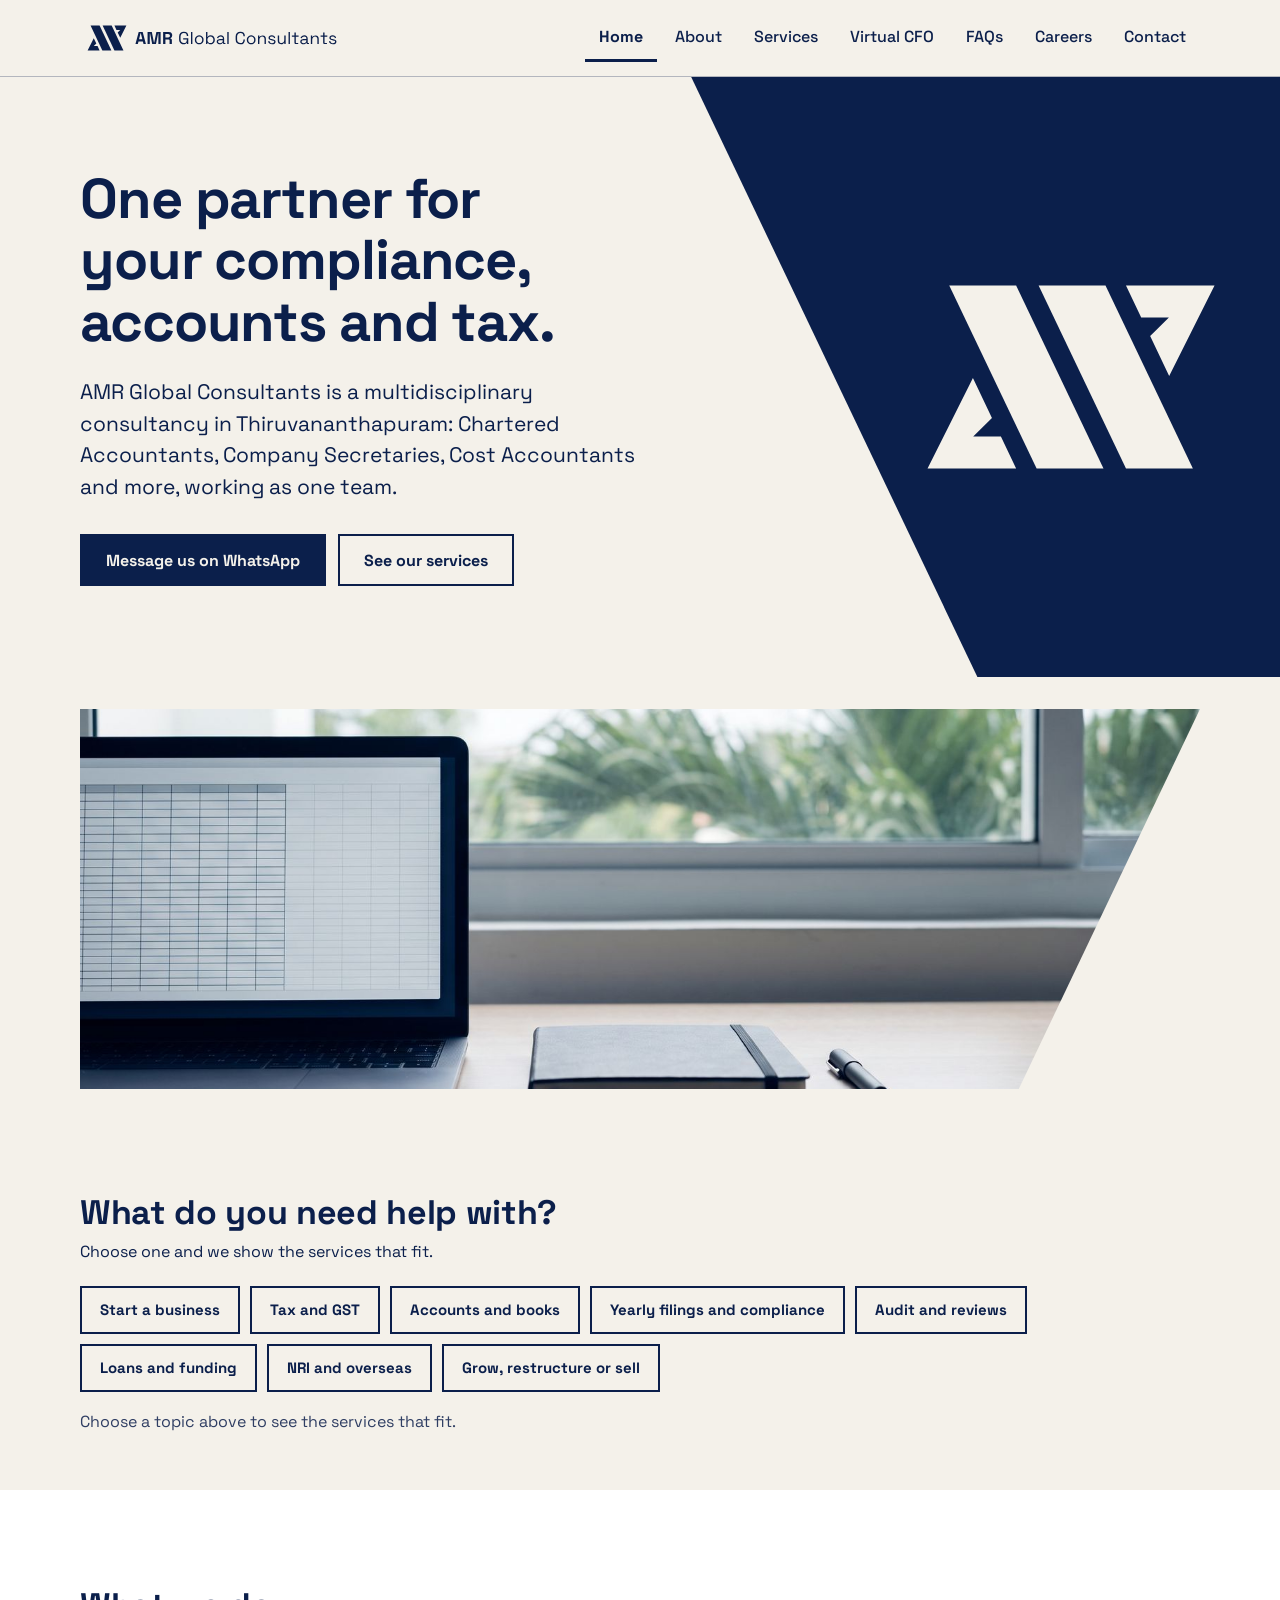
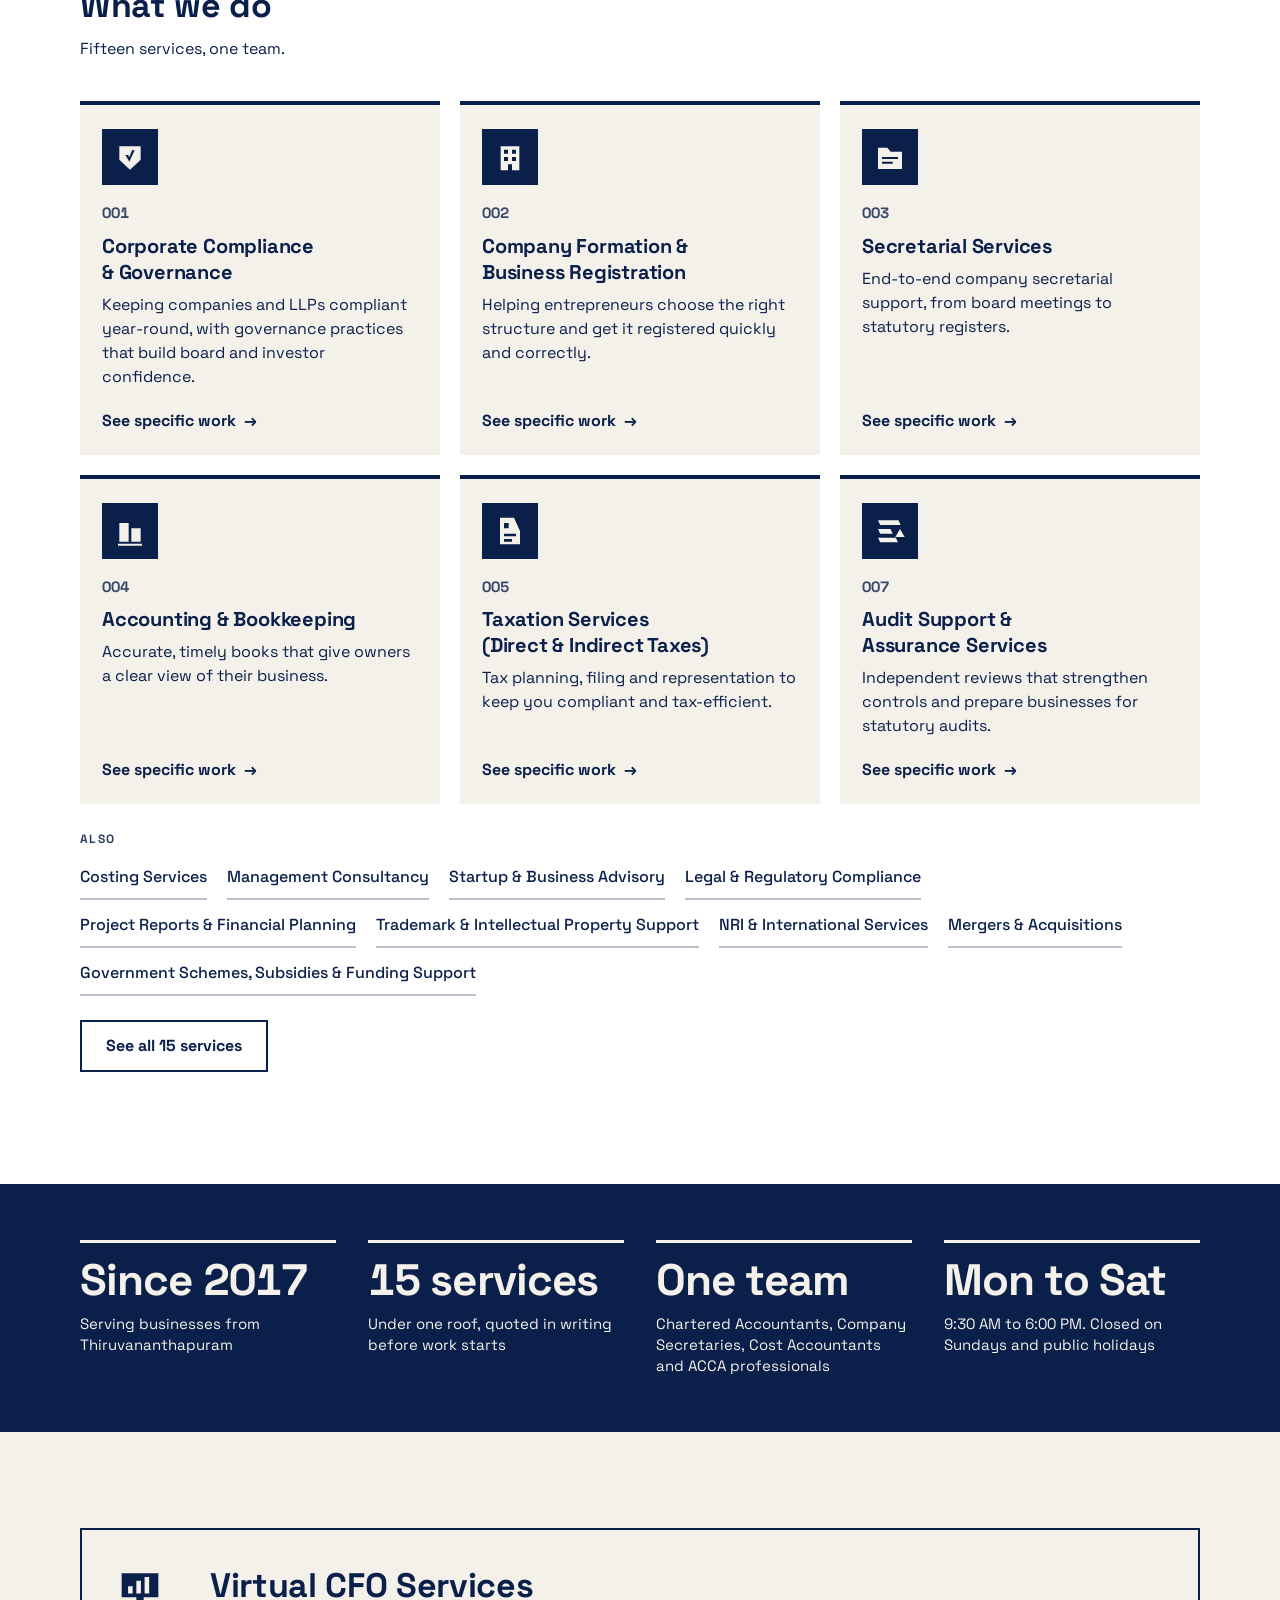
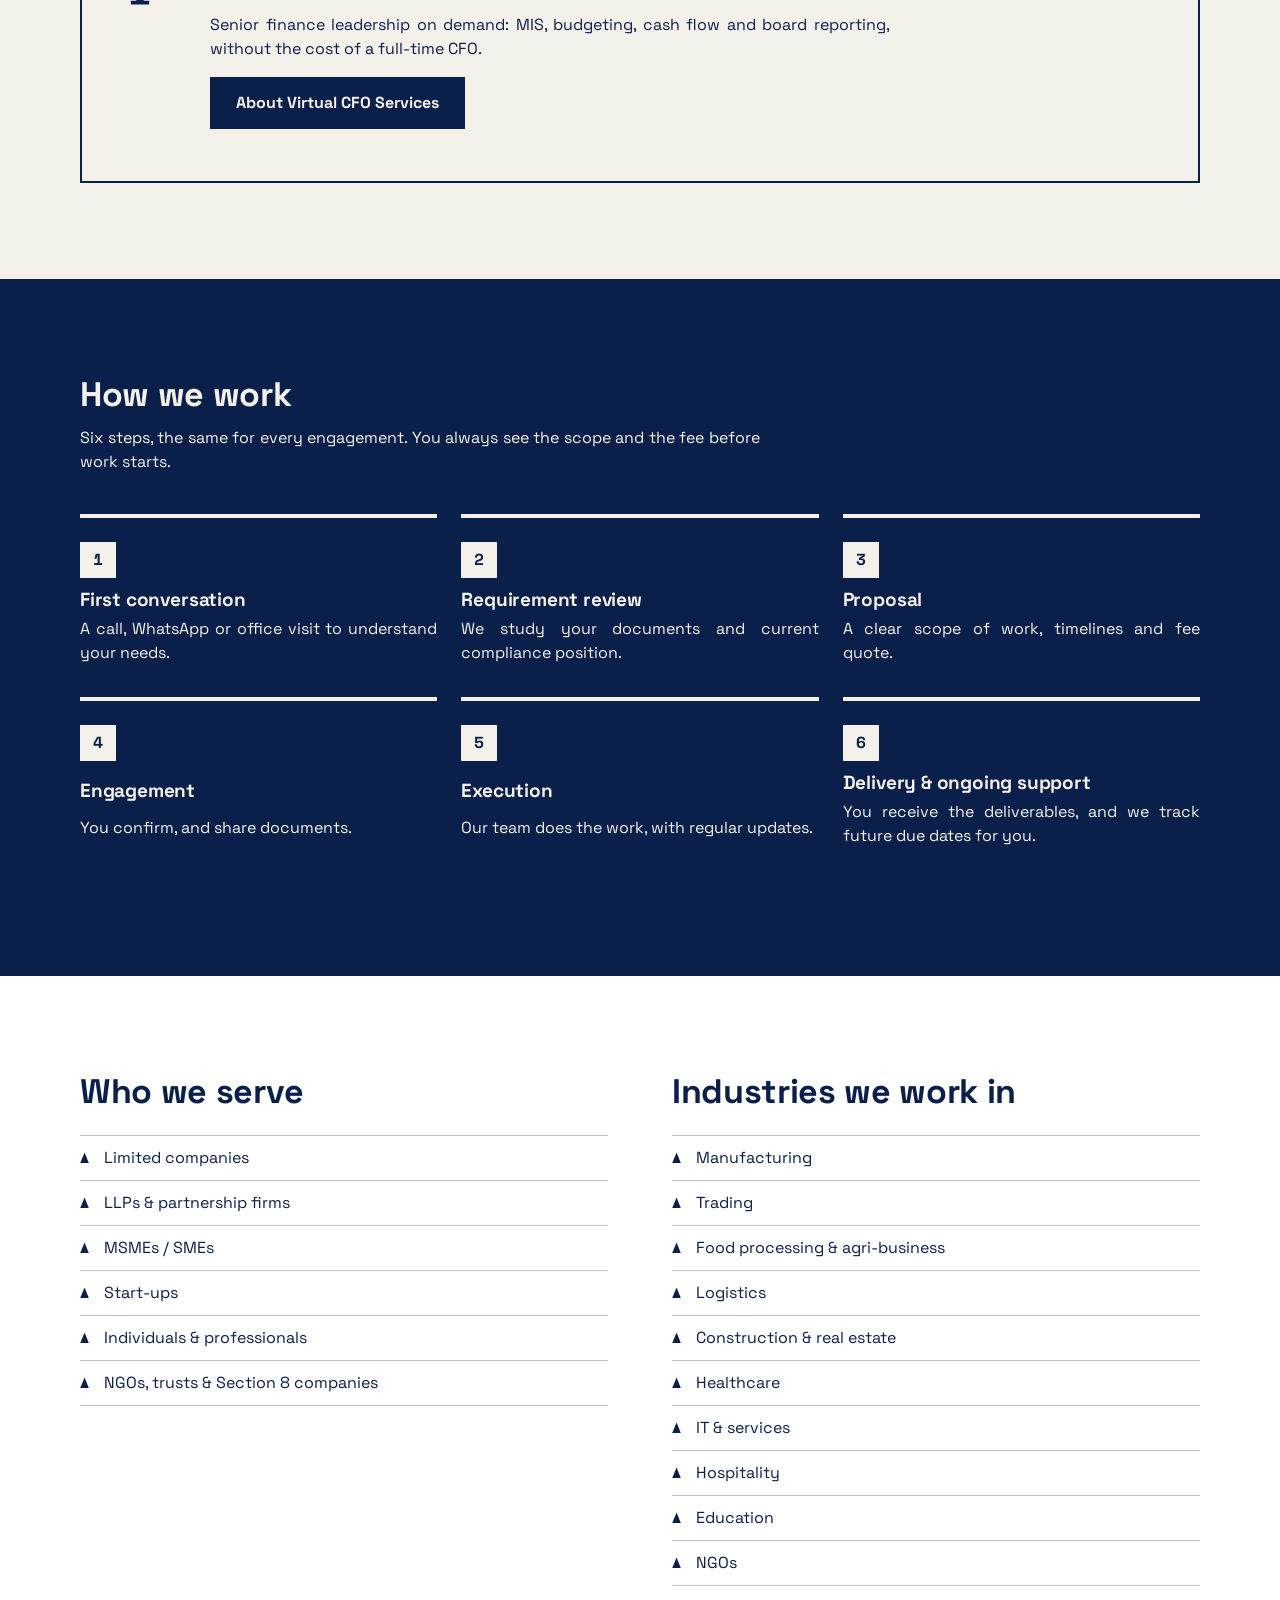
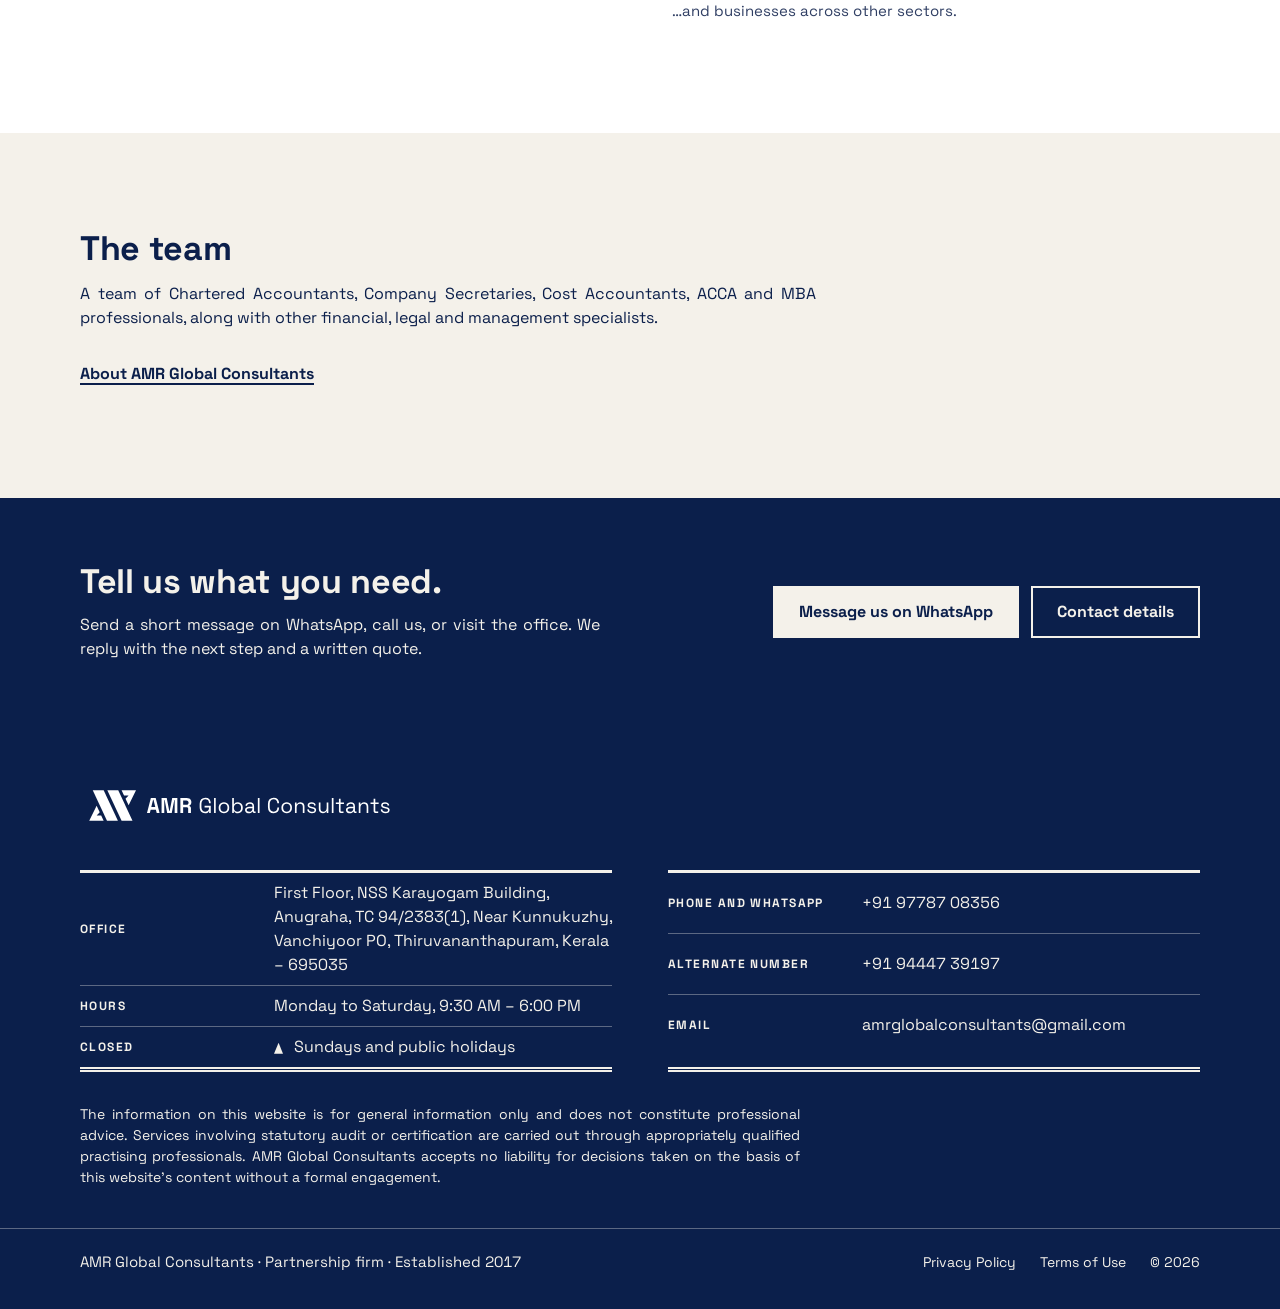
==== commit 72aed44b: "Redesign: navy and white sections, service cards, facts band, what-do-you-need finder, services filt" ====
--- a/index.html
+++ b/index.html
@@ -27,7 +27,7 @@
 <meta name="twitter:image" content="https://amrglobalconsultants.com/assets/img/og-image.png">
 <script type="application/ld+json">{"@context": "https://schema.org", "@type": "AccountingService", "name": "AMR Global Consultants", "url": "https://amrglobalconsultants.com/", "logo": "https://amrglobalconsultants.com/assets/img/apple-touch-icon.png", "image": "https://amrglobalconsultants.com/assets/img/og-image.png", "description": "AMR Global Consultants: compliance, accounting, tax and advisory services from Thiruvananthapuram.", "telephone": "+919778708356", "foundingDate": "2017", "address": {"@type": "PostalAddress", "streetAddress": "First Floor, NSS Karayogam Building, Anugraha, TC 94/2383(1), Near Kunnukuzhy, Vanchiyoor PO", "addressLocality": "Thiruvananthapuram", "addressRegion": "Kerala", "postalCode": "695035", "addressCountry": "IN"}, "openingHoursSpecification": [{"@type": "OpeningHoursSpecification", "dayOfWeek": ["Monday", "Tuesday", "Wednesday", "Thursday", "Friday", "Saturday"], "opens": "09:30", "closes": "18:00"}], "hasOfferCatalog": {"@type": "OfferCatalog", "name": "Services", "itemListElement": [{"@type": "Offer", "itemOffered": {"@type": "Service", "name": "Corporate Compliance & Governance"}}, {"@type": "Offer", "itemOffered": {"@type": "Service", "name": "Company Formation & Business Registration"}}, {"@type": "Offer", "itemOffered": {"@type": "Service", "name": "Secretarial Services"}}, {"@type": "Offer", "itemOffered": {"@type": "Service", "name": "Accounting & Bookkeeping"}}, {"@type": "Offer", "itemOffered": {"@type": "Service", "name": "Taxation Services (Direct & Indirect Taxes)"}}, {"@type": "Offer", "itemOffered": {"@type": "Service", "name": "Costing Services"}}, {"@type": "Offer", "itemOffered": {"@type": "Service", "name": "Audit Support & Assurance Services"}}, {"@type": "Offer", "itemOffered": {"@type": "Service", "name": "Management Consultancy"}}, {"@type": "Offer", "itemOffered": {"@type": "Service", "name": "Startup & Business Advisory"}}, {"@type": "Offer", "itemOffered": {"@type": "Service", "name": "Legal & Regulatory Compliance"}}, {"@type": "Offer", "itemOffered": {"@type": "Service", "name": "Project Reports & Financial Planning"}}, {"@type": "Offer", "itemOffered": {"@type": "Service", "name": "Trademark & Intellectual Property Support"}}, {"@type": "Offer", "itemOffered": {"@type": "Service", "name": "NRI & International Services"}}, {"@type": "Offer", "itemOffered": {"@type": "Service", "name": "Mergers & Acquisitions"}}, {"@type": "Offer", "itemOffered": {"@type": "Service", "name": "Government Schemes, Subsidies & Funding Support"}}, {"@type": "Offer", "itemOffered": {"@type": "Service", "name": "Virtual CFO Services"}}]}}</script>
 <link rel="preload" href="assets/fonts/SpaceGrotesk.ttf" as="font" type="font/ttf" crossorigin>
-<link rel="stylesheet" href="assets/style.css?v=20261118f">
+<link rel="stylesheet" href="assets/style.css?v=20261118i">
 <script>document.documentElement.className+=' js'</script>
 </head>
 <body>
@@ -60,13 +60,22 @@
     <img src="assets/img/photo-home.jpg" width="1600" height="1073" alt="A tidy desk by a window with a laptop showing a spreadsheet, a notebook and a pen" loading="lazy">
   </div>
 </section>
-<section class="section">
+<section class="section finder" aria-labelledby="finder-h">
+  <div class="wrap">
+    <h2 id="finder-h">What do you need help with?</h2>
+    <p>Choose one and we show the services that fit.</p>
+    <div class="chips" role="group" aria-label="Choose what you need" hidden><button type="button" class="chip" data-need="start" aria-pressed="false">Start a business</button><button type="button" class="chip" data-need="tax" aria-pressed="false">Tax and GST</button><button type="button" class="chip" data-need="accounts" aria-pressed="false">Accounts and books</button><button type="button" class="chip" data-need="filings" aria-pressed="false">Yearly filings and compliance</button><button type="button" class="chip" data-need="audit" aria-pressed="false">Audit and reviews</button><button type="button" class="chip" data-need="funding" aria-pressed="false">Loans and funding</button><button type="button" class="chip" data-need="nri" aria-pressed="false">NRI and overseas</button><button type="button" class="chip" data-need="grow" aria-pressed="false">Grow, restructure or sell</button></div>
+    <p class="finder-hint" hidden>Choose a topic above to see the services that fit.</p>
+    <div class="finder-results" aria-live="polite"><div class="need-panel" data-need="start"><h3>Starting a business</h3><ul class="need-list"><li><a href="services.html#company-formation-registration">Company Formation &amp; Business Registration</a></li><li><a href="services.html#startup-business-advisory">Startup &amp; Business Advisory</a></li><li><a href="services.html#trademark-intellectual-property">Trademark &amp; Intellectual Property Support</a></li><li><a href="services.html#government-schemes-funding">Government Schemes, Subsidies &amp; Funding Support</a></li></ul><a class="btn btn-primary" href="https://wa.me/919778708356?text=Hello%2C%20I%20would%20like%20to%20start%20a%20business%20and%20need%20help.">Ask about this on WhatsApp</a></div><div class="need-panel" data-need="tax"><h3>Tax and GST</h3><ul class="need-list"><li><a href="services.html#taxation">Taxation Services</a></li><li><a href="services.html#accounting-bookkeeping">Accounting &amp; Bookkeeping</a></li><li><a href="services.html#legal-regulatory-compliance">Legal &amp; Regulatory Compliance</a></li></ul><a class="btn btn-primary" href="https://wa.me/919778708356?text=Hello%2C%20I%20need%20help%20with%20tax%20or%20GST.">Ask about this on WhatsApp</a></div><div class="need-panel" data-need="accounts"><h3>Accounts and books</h3><ul class="need-list"><li><a href="services.html#accounting-bookkeeping">Accounting &amp; Bookkeeping</a></li><li><a href="services.html#costing">Costing Services</a></li><li><a href="virtual-cfo.html">Virtual CFO Services</a></li></ul><a class="btn btn-primary" href="https://wa.me/919778708356?text=Hello%2C%20I%20need%20help%20with%20my%20accounts%20and%20bookkeeping.">Ask about this on WhatsApp</a></div><div class="need-panel" data-need="filings"><h3>Yearly filings and compliance</h3><ul class="need-list"><li><a href="services.html#corporate-compliance-governance">Corporate Compliance &amp; Governance</a></li><li><a href="services.html#secretarial-services">Secretarial Services</a></li><li><a href="services.html#legal-regulatory-compliance">Legal &amp; Regulatory Compliance</a></li></ul><a class="btn btn-primary" href="https://wa.me/919778708356?text=Hello%2C%20I%20need%20help%20with%20yearly%20filings%20and%20compliance.">Ask about this on WhatsApp</a></div><div class="need-panel" data-need="audit"><h3>Audit and reviews</h3><ul class="need-list"><li><a href="services.html#audit-support-assurance">Audit Support &amp; Assurance Services</a></li><li><a href="services.html#management-consultancy">Management Consultancy</a></li><li><a href="services.html#corporate-compliance-governance">Corporate Compliance &amp; Governance</a></li></ul><a class="btn btn-primary" href="https://wa.me/919778708356?text=Hello%2C%20I%20need%20help%20with%20an%20audit%20or%20review.">Ask about this on WhatsApp</a></div><div class="need-panel" data-need="funding"><h3>Loans and funding</h3><ul class="need-list"><li><a href="services.html#project-reports-financial-planning">Project Reports &amp; Financial Planning</a></li><li><a href="services.html#government-schemes-funding">Government Schemes, Subsidies &amp; Funding Support</a></li><li><a href="services.html#startup-business-advisory">Startup &amp; Business Advisory</a></li></ul><a class="btn btn-primary" href="https://wa.me/919778708356?text=Hello%2C%20I%20need%20help%20with%20a%20project%20report%20or%20funding.">Ask about this on WhatsApp</a></div><div class="need-panel" data-need="nri"><h3>NRI and overseas</h3><ul class="need-list"><li><a href="services.html#nri-international">NRI &amp; International Services</a></li><li><a href="services.html#taxation">Taxation Services</a></li><li><a href="services.html#company-formation-registration">Company Formation &amp; Business Registration</a></li></ul><a class="btn btn-primary" href="https://wa.me/919778708356?text=Hello%2C%20I%20need%20help%20as%20an%20NRI%20or%20with%20an%20overseas%20matter.">Ask about this on WhatsApp</a></div><div class="need-panel" data-need="grow"><h3>Growing, restructuring or selling</h3><ul class="need-list"><li><a href="services.html#management-consultancy">Management Consultancy</a></li><li><a href="services.html#mergers-acquisitions">Mergers &amp; Acquisitions</a></li><li><a href="virtual-cfo.html">Virtual CFO Services</a></li></ul><a class="btn btn-primary" href="https://wa.me/919778708356?text=Hello%2C%20I%20would%20like%20advice%20on%20growing%2C%20restructuring%20or%20selling%20my%20business.">Ask about this on WhatsApp</a></div></div>
+  </div>
+</section>
+<section class="section bg-white">
   <div class="wrap">
     <div class="section-head">
       <h2>What we do</h2>
       <p>Fifteen services, one team.</p>
     </div>
-    <svg class="sprite" aria-hidden="true" focusable="false"><symbol id="i-corporate-compliance-governance" viewBox="0 0 48 48"><path fill-rule="evenodd" d="M8 8 L40 8 L40 28 L24 43 L8 28zM17 21 L23 31 L31 14 L27 14 L23 24 L21 21z"/></symbol><symbol id="i-company-formation-registration" viewBox="0 0 48 48"><path fill-rule="evenodd" d="M10 8h28v36h-28zM15 13h6v6h-6zM27 13h6v6h-6zM15 24h6v6h-6zM27 24h6v6h-6zM21 35h6v9h-6z"/></symbol><symbol id="i-secretarial-services" viewBox="0 0 48 48"><path fill-rule="evenodd" d="M6 10 L20 10 L25 16 L42 16 L42 42 L6 42zM12 24h24v3h-24zM12 31h16v3h-16z"/></symbol><symbol id="i-accounting-bookkeeping" viewBox="0 0 48 48"><path fill-rule="evenodd" d="M8 12h14v28h-14zM26 20h14v20h-14zM6 43h36v3h-36z"/></symbol><symbol id="i-taxation" viewBox="0 0 48 48"><path fill-rule="evenodd" d="M9 4 L30 4 L39 24 L39 44 L9 44zM15 12h7v8h-7zM15 28h18v4h-18zM15 36h12v4h-12z"/></symbol><symbol id="i-costing" viewBox="0 0 48 48"><path fill-rule="evenodd" d="M4 6h4v36h-4zM12 8 L42.2 8 L46 16 L15.8 16zM12 20 L32.2 20 L36 28 L15.8 28zM12 32 L22.2 32 L26 40 L15.8 40z"/></symbol><symbol id="i-audit-support-assurance" viewBox="0 0 48 48"><path fill-rule="evenodd" d="M6 8 L36.7 8 L40 15 L9.3 15zM6 21 L24.7 21 L28 28 L9.3 28zM6 34 L32.7 34 L36 41 L9.3 41zM39 21 L46 33 L32 33z"/></symbol><symbol id="i-management-consultancy" viewBox="0 0 48 48"><path fill-rule="evenodd" d="M1.3 28 h9 L17.0 42 h-9 zM8.6 18 h9 L29.0 42 h-9 zM15.8 8 h9 L41.0 42 h-9 z"/></symbol><symbol id="i-startup-business-advisory" viewBox="0 0 48 48"><path fill-rule="evenodd" d="M4 19 L27.2 19 L32 29 L8.8 29zM30 10 L46 24 L30 38z"/></symbol><symbol id="i-legal-regulatory-compliance" viewBox="0 0 48 48"><path fill-rule="evenodd" d="M6 10h36v4h-36zM4 17 L18 17 L11 31zM30 17 L44 17 L37 31zM22 14h4v26h-4zM14 40h20v4h-20z"/></symbol><symbol id="i-project-reports-financial-planning" viewBox="0 0 48 48"><path fill-rule="evenodd" d="M9 4 L30 4 L39 24 L39 44 L9 44zM14 32h5v6h-5zM22 26h5v12h-5zM30 20h5v18h-5z"/></symbol><symbol id="i-trademark-intellectual-property" viewBox="0 0 48 48"><path fill-rule="evenodd" d="M6 8 L30 8 L43 24 L30 40 L6 40zM12 20h8v8h-8z"/></symbol><symbol id="i-nri-international" viewBox="0 0 48 48"><path fill-rule="evenodd" d="M6 12h26v6h-26zM32 8 L44 15 L32 22zM16 30h26v6h-26zM16 26 L4 33 L16 40z"/></symbol><symbol id="i-mergers-acquisitions" viewBox="0 0 48 48"><path fill-rule="evenodd" d="M4 10h16v6h-16zM4 32h16v6h-16zM22 8 L36 24 L22 40zM38 20h6v8h-6z"/></symbol><symbol id="i-virtual-cfo" viewBox="0 0 48 48"><path fill-rule="evenodd" d="M4 8h40v26h-40zM11 22h5v8h-5zM20 16h5v14h-5zM29 12h5v18h-5zM20 34h8v4h-8zM14 38h20v4h-20z"/></symbol><symbol id="i-government-schemes-funding" viewBox="0 0 48 48"><path fill-rule="evenodd" d="M24 4 L44 16 L4 16zM8 20h6v18h-6zM21 20h6v18h-6zM34 20h6v18h-6zM4 40h40v4h-40z"/></symbol></svg><ol class="ledger"><li class="ledger-row reveal"><span class="row-lead"><span class="folio-no">001</span><svg class="icon" width="48" height="48" aria-hidden="true" focusable="false"><use href="#i-corporate-compliance-governance"></use></svg></span><div><h3><a href="services.html#corporate-compliance-governance">Corporate Compliance &amp; Governance</a></h3><p>Keeping companies and LLPs compliant year-round, with governance practices that build board and investor confidence.</p></div></li><li class="ledger-row reveal"><span class="row-lead"><span class="folio-no">002</span><svg class="icon" width="48" height="48" aria-hidden="true" focusable="false"><use href="#i-company-formation-registration"></use></svg></span><div><h3><a href="services.html#company-formation-registration">Company Formation &amp; Business Registration</a></h3><p>Helping entrepreneurs choose the right structure and get it registered quickly and correctly.</p></div></li><li class="ledger-row reveal"><span class="row-lead"><span class="folio-no">003</span><svg class="icon" width="48" height="48" aria-hidden="true" focusable="false"><use href="#i-secretarial-services"></use></svg></span><div><h3><a href="services.html#secretarial-services">Secretarial Services</a></h3><p>End-to-end company secretarial support, from board meetings to statutory registers.</p></div></li><li class="ledger-row reveal"><span class="row-lead"><span class="folio-no">004</span><svg class="icon" width="48" height="48" aria-hidden="true" focusable="false"><use href="#i-accounting-bookkeeping"></use></svg></span><div><h3><a href="services.html#accounting-bookkeeping">Accounting &amp; Bookkeeping</a></h3><p>Accurate, timely books that give owners a clear view of their business.</p></div></li><li class="ledger-row reveal"><span class="row-lead"><span class="folio-no">005</span><svg class="icon" width="48" height="48" aria-hidden="true" focusable="false"><use href="#i-taxation"></use></svg></span><div><h3><a href="services.html#taxation">Taxation Services (Direct &amp; Indirect Taxes)</a></h3><p>Tax planning, filing and representation to keep you compliant and tax-efficient.</p></div></li><li class="ledger-row reveal"><span class="row-lead"><span class="folio-no">007</span><svg class="icon" width="48" height="48" aria-hidden="true" focusable="false"><use href="#i-audit-support-assurance"></use></svg></span><div><h3><a href="services.html#audit-support-assurance">Audit Support &amp; Assurance Services</a></h3><p>Independent reviews that strengthen controls and prepare businesses for statutory audits.</p></div></li></ol>
+    <svg class="sprite" aria-hidden="true" focusable="false"><symbol id="i-corporate-compliance-governance" viewBox="0 0 48 48"><path fill-rule="evenodd" d="M8 8 L40 8 L40 28 L24 43 L8 28zM17 21 L23 31 L31 14 L27 14 L23 24 L21 21z"/></symbol><symbol id="i-company-formation-registration" viewBox="0 0 48 48"><path fill-rule="evenodd" d="M10 8h28v36h-28zM15 13h6v6h-6zM27 13h6v6h-6zM15 24h6v6h-6zM27 24h6v6h-6zM21 35h6v9h-6z"/></symbol><symbol id="i-secretarial-services" viewBox="0 0 48 48"><path fill-rule="evenodd" d="M6 10 L20 10 L25 16 L42 16 L42 42 L6 42zM12 24h24v3h-24zM12 31h16v3h-16z"/></symbol><symbol id="i-accounting-bookkeeping" viewBox="0 0 48 48"><path fill-rule="evenodd" d="M8 12h14v28h-14zM26 20h14v20h-14zM6 43h36v3h-36z"/></symbol><symbol id="i-taxation" viewBox="0 0 48 48"><path fill-rule="evenodd" d="M9 4 L30 4 L39 24 L39 44 L9 44zM15 12h7v8h-7zM15 28h18v4h-18zM15 36h12v4h-12z"/></symbol><symbol id="i-costing" viewBox="0 0 48 48"><path fill-rule="evenodd" d="M4 6h4v36h-4zM12 8 L42.2 8 L46 16 L15.8 16zM12 20 L32.2 20 L36 28 L15.8 28zM12 32 L22.2 32 L26 40 L15.8 40z"/></symbol><symbol id="i-audit-support-assurance" viewBox="0 0 48 48"><path fill-rule="evenodd" d="M6 8 L36.7 8 L40 15 L9.3 15zM6 21 L24.7 21 L28 28 L9.3 28zM6 34 L32.7 34 L36 41 L9.3 41zM39 21 L46 33 L32 33z"/></symbol><symbol id="i-management-consultancy" viewBox="0 0 48 48"><path fill-rule="evenodd" d="M1.3 28 h9 L17.0 42 h-9 zM8.6 18 h9 L29.0 42 h-9 zM15.8 8 h9 L41.0 42 h-9 z"/></symbol><symbol id="i-startup-business-advisory" viewBox="0 0 48 48"><path fill-rule="evenodd" d="M4 19 L27.2 19 L32 29 L8.8 29zM30 10 L46 24 L30 38z"/></symbol><symbol id="i-legal-regulatory-compliance" viewBox="0 0 48 48"><path fill-rule="evenodd" d="M6 10h36v4h-36zM4 17 L18 17 L11 31zM30 17 L44 17 L37 31zM22 14h4v26h-4zM14 40h20v4h-20z"/></symbol><symbol id="i-project-reports-financial-planning" viewBox="0 0 48 48"><path fill-rule="evenodd" d="M9 4 L30 4 L39 24 L39 44 L9 44zM14 32h5v6h-5zM22 26h5v12h-5zM30 20h5v18h-5z"/></symbol><symbol id="i-trademark-intellectual-property" viewBox="0 0 48 48"><path fill-rule="evenodd" d="M6 8 L30 8 L43 24 L30 40 L6 40zM12 20h8v8h-8z"/></symbol><symbol id="i-nri-international" viewBox="0 0 48 48"><path fill-rule="evenodd" d="M6 12h26v6h-26zM32 8 L44 15 L32 22zM16 30h26v6h-26zM16 26 L4 33 L16 40z"/></symbol><symbol id="i-mergers-acquisitions" viewBox="0 0 48 48"><path fill-rule="evenodd" d="M4 10h16v6h-16zM4 32h16v6h-16zM22 8 L36 24 L22 40zM38 20h6v8h-6z"/></symbol><symbol id="i-virtual-cfo" viewBox="0 0 48 48"><path fill-rule="evenodd" d="M4 8h40v26h-40zM11 22h5v8h-5zM20 16h5v14h-5zM29 12h5v18h-5zM20 34h8v4h-8zM14 38h20v4h-20z"/></symbol><symbol id="i-government-schemes-funding" viewBox="0 0 48 48"><path fill-rule="evenodd" d="M24 4 L44 16 L4 16zM8 20h6v18h-6zM21 20h6v18h-6zM34 20h6v18h-6zM4 40h40v4h-40z"/></symbol></svg><ul class="card-grid"><li class="svc-card reveal"><a class="svc-card-link" href="services.html#corporate-compliance-governance"><span class="svc-icon"><svg class="icon" width="48" height="48" aria-hidden="true" focusable="false"><use href="#i-corporate-compliance-governance"></use></svg></span><span class="folio-no">001</span><h3>Corporate Compliance &amp; Governance</h3><p>Keeping companies and LLPs compliant year-round, with governance practices that build board and investor confidence.</p><span class="card-cue">See specific work</span></a></li><li class="svc-card reveal"><a class="svc-card-link" href="services.html#company-formation-registration"><span class="svc-icon"><svg class="icon" width="48" height="48" aria-hidden="true" focusable="false"><use href="#i-company-formation-registration"></use></svg></span><span class="folio-no">002</span><h3>Company Formation &amp; Business Registration</h3><p>Helping entrepreneurs choose the right structure and get it registered quickly and correctly.</p><span class="card-cue">See specific work</span></a></li><li class="svc-card reveal"><a class="svc-card-link" href="services.html#secretarial-services"><span class="svc-icon"><svg class="icon" width="48" height="48" aria-hidden="true" focusable="false"><use href="#i-secretarial-services"></use></svg></span><span class="folio-no">003</span><h3>Secretarial Services</h3><p>End-to-end company secretarial support, from board meetings to statutory registers.</p><span class="card-cue">See specific work</span></a></li><li class="svc-card reveal"><a class="svc-card-link" href="services.html#accounting-bookkeeping"><span class="svc-icon"><svg class="icon" width="48" height="48" aria-hidden="true" focusable="false"><use href="#i-accounting-bookkeeping"></use></svg></span><span class="folio-no">004</span><h3>Accounting &amp; Bookkeeping</h3><p>Accurate, timely books that give owners a clear view of their business.</p><span class="card-cue">See specific work</span></a></li><li class="svc-card reveal"><a class="svc-card-link" href="services.html#taxation"><span class="svc-icon"><svg class="icon" width="48" height="48" aria-hidden="true" focusable="false"><use href="#i-taxation"></use></svg></span><span class="folio-no">005</span><h3>Taxation Services (Direct &amp; Indirect Taxes)</h3><p>Tax planning, filing and representation to keep you compliant and tax-efficient.</p><span class="card-cue">See specific work</span></a></li><li class="svc-card reveal"><a class="svc-card-link" href="services.html#audit-support-assurance"><span class="svc-icon"><svg class="icon" width="48" height="48" aria-hidden="true" focusable="false"><use href="#i-audit-support-assurance"></use></svg></span><span class="folio-no">007</span><h3>Audit Support &amp; Assurance Services</h3><p>Independent reviews that strengthen controls and prepare businesses for statutory audits.</p><span class="card-cue">See specific work</span></a></li></ul>
     <div class="also-services">
       <h3 class="work-h">Also</h3>
       <p class="also-links"><a class="link" href="services.html#costing">Costing Services</a> <a class="link" href="services.html#management-consultancy">Management Consultancy</a> <a class="link" href="services.html#startup-business-advisory">Startup &amp; Business Advisory</a> <a class="link" href="services.html#legal-regulatory-compliance">Legal &amp; Regulatory Compliance</a> <a class="link" href="services.html#project-reports-financial-planning">Project Reports &amp; Financial Planning</a> <a class="link" href="services.html#trademark-intellectual-property">Trademark &amp; Intellectual Property Support</a> <a class="link" href="services.html#nri-international">NRI &amp; International Services</a> <a class="link" href="services.html#mergers-acquisitions">Mergers &amp; Acquisitions</a> <a class="link" href="services.html#government-schemes-funding">Government Schemes, Subsidies &amp; Funding Support</a></p>
@@ -74,6 +83,7 @@
     <p class="more"><a class="btn btn-ghost" href="services.html">See all 15 services</a></p>
   </div>
 </section>
+<section class="facts-band" aria-label="About the firm"><div class="wrap"><ul class="facts-grid"><li><span class="fact-big">Since 2017</span><span class="fact-label">Serving businesses from Thiruvananthapuram</span></li><li><span class="fact-big">15 services</span><span class="fact-label">Under one roof, quoted in writing before work starts</span></li><li><span class="fact-big">One team</span><span class="fact-label">Chartered Accountants, Company Secretaries, Cost Accountants and ACCA professionals</span></li><li><span class="fact-big">Mon to Sat</span><span class="fact-label">9:30 AM to 6:00 PM. Closed on Sundays and public holidays</span></li></ul></div></section>
 <section class="section feature-section">
   <div class="wrap">
     <div class="feature reveal">
@@ -87,7 +97,7 @@
   </div>
 </section>
 
-<section class="section section-ruled">
+<section class="section bg-navy process-section">
   <div class="wrap">
     <div class="section-head">
       <h2>How we work</h2>
@@ -97,7 +107,7 @@
   </div>
 </section>
 
-<section class="section section-ruled">
+<section class="section bg-white">
   <div class="wrap two-col">
     <div>
       <h2>Who we serve</h2>
@@ -111,7 +121,7 @@
   </div>
 </section>
 
-<section class="section section-ruled">
+<section class="section">
   <div class="wrap narrow">
     <h2>The team</h2>
     <p>A team of Chartered Accountants, Company Secretaries, Cost Accountants, ACCA and MBA professionals, along with other financial, legal and management specialists.</p>
@@ -155,6 +165,7 @@
     </div>
   </div>
 </footer>
-<script src="assets/site.js?v=20261118f" defer></script>
+<div class="call-bar" aria-label="Quick contact"><a href="tel:+919778708356">Call</a><a href="https://wa.me/919778708356">WhatsApp</a></div>
+<script src="assets/site.js?v=20261118i" defer></script>
 </body>
 </html>
--- a/assets/style.css
+++ b/assets/style.css
@@ -381,3 +381,141 @@
   .also-links { display: block; border-top: 1px solid var(--rule); }
   .also-links a { display: flex; width: 100%; padding-block: 6px; border-bottom: 1px solid var(--rule); }
 }
+
+/* ===== 2026-11-18 redesign: look refresh and interactive parts (Nandaprayag: "the site look like a pdf, more interactives, improve the look") =====
+   Brand rules kept (guidelines v0.3): navy, ivory, white; red untouched; no gradients or shadows on shapes; calm movement only. */
+[hidden] { display: none !important; }
+
+/* section backgrounds: the brand is about 70% navy, so navy sections now carry the page */
+.bg-white { background: var(--white); }
+.bg-navy { background: var(--navy); color: var(--ivory); }
+.bg-navy :focus-visible { outline-color: var(--ivory); }
+.bg-navy p, .bg-navy .note { color: var(--ivory); }
+
+/* facts band: only facts already stated on the site */
+.facts-band { background: var(--navy); color: var(--ivory); padding-block: 44px; }
+.facts-grid { list-style: none; margin: 0; padding: 0; display: grid; grid-template-columns: 1fr; gap: 28px 24px; }
+.facts-grid li { border-top: 3px solid var(--ivory); padding-top: 14px; }
+.fact-big { display: block; font-weight: 700; font-size: clamp(1.75rem, 1.3rem + 2vw, 2.75rem); line-height: 1.05; letter-spacing: -.02em; }
+.fact-label { display: block; margin-top: 10px; font-size: .9375rem; line-height: 1.4; max-width: 30ch; }
+@media (min-width: 560px) { .facts-grid { grid-template-columns: 1fr 1fr; } }
+@media (min-width: 960px) { .facts-grid { grid-template-columns: repeat(4, 1fr); gap: 32px; } .facts-band { padding-block: 56px; } }
+main .fact-label, main .fact-big { text-align: left; }
+
+/* chips, used by the home finder and the Services filter */
+.chips { display: flex; flex-wrap: wrap; gap: 10px; margin: 22px 0 0; }
+.chip { min-height: 48px; padding: 0 18px; border: 2px solid var(--navy); background: transparent; color: var(--navy); font: 700 .9375rem/1.2 "Space Grotesk", Arial, sans-serif; cursor: pointer; }
+.chip[aria-pressed="true"] { background: var(--navy); color: var(--ivory); }
+@media (hover: hover) { .chip:hover { background: var(--navy); color: var(--ivory); } }
+
+/* home finder */
+.finder { padding-block: clamp(40px, 6vw, 72px) clamp(32px, 5vw, 56px); }
+.finder h2 { margin-bottom: 8px; }
+.finder-hint { color: var(--ink-2); margin: 18px 0 0; }
+.need-panel { margin-top: 22px; padding: 24px; background: var(--white); border-left: 6px solid var(--navy); }
+.need-panel h3 { margin-bottom: 10px; }
+.need-list { list-style: none; margin: 0 0 20px; padding: 0; border-bottom: 1px solid var(--rule); }
+.need-list li { border-top: 1px solid var(--rule); }
+.need-list a { display: flex; align-items: center; justify-content: space-between; gap: 12px; min-height: 48px; text-decoration: none; font-weight: 700; }
+.need-list a::after { content: "\2192"; flex: none; }
+@media (hover: hover) { .need-list a:hover { text-decoration: underline; text-underline-offset: 4px; } }
+main .need-list li, main .need-panel p { text-align: left; }
+@media (min-width: 760px) { .need-panel { padding: 28px 32px; max-width: 46rem; } }
+
+/* service cards on the home page */
+.card-grid { list-style: none; margin: 0; padding: 0; display: grid; grid-template-columns: 1fr; gap: 16px; }
+@media (min-width: 640px) { .card-grid { grid-template-columns: repeat(2, 1fr); } }
+@media (min-width: 960px) { .card-grid { grid-template-columns: repeat(3, 1fr); gap: 20px; } }
+.svc-card { background: var(--ivory); border-top: 4px solid var(--navy); }
+.svc-card-link { display: flex; flex-direction: column; gap: 8px; height: 100%; padding: 24px 22px 22px; text-decoration: none; }
+.svc-icon { display: flex; align-items: center; justify-content: center; width: 56px; height: 56px; background: var(--navy); margin-bottom: 6px; }
+.svc-card .icon { width: 32px; height: 32px; fill: var(--ivory); }
+.svc-card h3 { font-size: 1.25rem; }
+main .svc-card p { margin: 0; text-align: left; flex: 1; color: var(--navy); }
+.card-cue { display: inline-flex; align-items: center; gap: 8px; margin-top: 12px; font-weight: 700; }
+.card-cue::after { content: "\2192"; }
+@media (hover: hover) {
+  .svc-card:hover { background: var(--navy); color: var(--ivory); }
+  .svc-card:hover .svc-icon { background: var(--ivory); }
+  .svc-card:hover .icon { fill: var(--navy); }
+  .svc-card:hover p { color: var(--ivory); }
+}
+.svc-card:focus-within { background: var(--navy); color: var(--ivory); }
+.svc-card:focus-within .svc-icon { background: var(--ivory); }
+.svc-card:focus-within .icon { fill: var(--navy); }
+.svc-card:focus-within p { color: var(--ivory); }
+.svc-card-link:focus-visible { outline-color: var(--ivory); outline-offset: -6px; }
+.svc-card .folio-no { color: inherit; opacity: .8; }
+
+/* how we work on navy: each step's top rail fills in as you reach it */
+.bg-navy .process { border-top: 0; column-gap: 24px; }
+.bg-navy .process li { border-bottom: 0; border-top: 4px solid var(--ivory); }
+.js .bg-navy .process li:not(.is-on) { border-top-color: rgba(244, 241, 234, .28); }
+.bg-navy .process p { color: var(--ivory); }
+.bg-navy .process .step-no { display: inline-flex; align-items: center; justify-content: center; width: 36px; height: 36px; margin-bottom: 10px; border: 2px solid var(--ivory); background: var(--ivory); color: var(--navy); }
+.js .bg-navy .process li:not(.is-on) .step-no { background: transparent; color: var(--ivory); }
+@media (prefers-reduced-motion: no-preference) { .bg-navy .process li, .bg-navy .process .step-no { transition: border-color .4s ease-out, background-color .4s ease-out, color .4s ease-out; } }
+
+/* services filter and FAQ search */
+.svc-tools, .faq-tools { margin-bottom: 28px; display: grid; gap: 16px; }
+.svc-tools .chips { margin: 0; }
+.svc-search { display: flex; flex-direction: column; gap: 6px; max-width: 30rem; font-weight: 700; font-size: .875rem; }
+.svc-search input { min-height: 52px; padding: 0 14px; border: 2px solid var(--navy); border-radius: 0; background: var(--white); color: var(--navy); font: 400 1rem "Space Grotesk", Arial, sans-serif; }
+.svc-count { margin: 0; color: var(--ink-2); font-size: .9375rem; min-height: 1.4em; }
+.svc-none { padding: 24px 0; }
+.service-list { border-top: 3px solid var(--navy); }
+.service:first-child { border-top: 0; }
+
+/* buttons: clear hover and press */
+@media (hover: hover) {
+  .btn-primary:hover { background: #173367; border-color: #173367; }
+  .btn-ghost:hover { background: var(--navy); color: var(--ivory); }
+  .btn-light:hover { background: var(--white); border-color: var(--white); }
+  .btn-ghost-light:hover { background: var(--ivory); color: var(--navy); }
+}
+
+/* phone bar: Call and WhatsApp stay at the bottom on phones */
+.call-bar { display: none; }
+@media (max-width: 639px) {
+  .call-bar { position: fixed; left: 0; right: 0; bottom: 0; z-index: 60; display: grid; grid-template-columns: 1fr 1fr; background: var(--navy); border-top: 1px solid rgba(244, 241, 234, .35); padding-bottom: env(safe-area-inset-bottom); }
+  .call-bar a { display: flex; align-items: center; justify-content: center; min-height: 56px; color: var(--ivory); text-decoration: none; font-weight: 700; }
+  .call-bar a + a { background: var(--ivory); color: var(--navy); }
+  .call-bar a:focus-visible { outline-color: var(--ivory); outline-offset: -6px; }
+  .call-bar a + a:focus-visible { outline-color: var(--navy); }
+  body { padding-bottom: calc(60px + env(safe-area-inset-bottom)); }
+}
+@media print { .call-bar { display: none; } }
+
+/* soft page change and a reading-progress line under the header (browsers without support just skip them) */
+@view-transition { navigation: auto; }
+.site-header { view-transition-name: site-header; }
+@media (prefers-reduced-motion: reduce) { ::view-transition-group(*), ::view-transition-old(*), ::view-transition-new(*) { animation: none !important; } }
+@keyframes read-progress { to { transform: scaleX(1); } }
+@supports (animation-timeline: scroll()) {
+  @media (prefers-reduced-motion: no-preference) {
+    .site-header::after { content: ""; position: absolute; left: 0; bottom: -1px; width: 100%; height: 3px; background: var(--navy); transform: scaleX(0); transform-origin: 0 50%; animation: read-progress linear both; animation-timeline: scroll(root); }
+  }
+}
+/* phones: cards are compact, icon beside the text, so six cards do not make a very long page */
+@media (max-width: 639px) {
+  .svc-card-link { display: grid; grid-template-columns: 48px 1fr; column-gap: 14px; row-gap: 4px; padding: 18px 16px; }
+  .svc-icon { grid-row: 1 / span 3; width: 48px; height: 48px; margin: 0; }
+  .svc-card .icon { width: 28px; height: 28px; }
+  .svc-card .folio-no { display: none; }
+  .svc-card h3 { font-size: 1.125rem; }
+  .card-cue { margin-top: 6px; }
+}
+
+/* 2026-11-18: a service slides open instead of jumping. Browsers that cannot animate it just open at once. */
+@keyframes svc-in { from { opacity: 0; transform: translateY(-6px); } to { opacity: 1; transform: none; } }
+@media (prefers-reduced-motion: no-preference) {
+  .svc-more[open] > :not(summary) { animation: svc-in .3s ease-out both; }
+  .svc-cue::after { transition: transform .25s ease-out; }
+}
+@supports (interpolate-size: allow-keywords) {
+  @media (prefers-reduced-motion: no-preference) {
+    :root { interpolate-size: allow-keywords; }
+    .svc-more::details-content { block-size: 0; overflow: clip; transition: block-size .3s ease-out, content-visibility .3s allow-discrete; }
+    .svc-more[open]::details-content { block-size: auto; }
+  }
+}
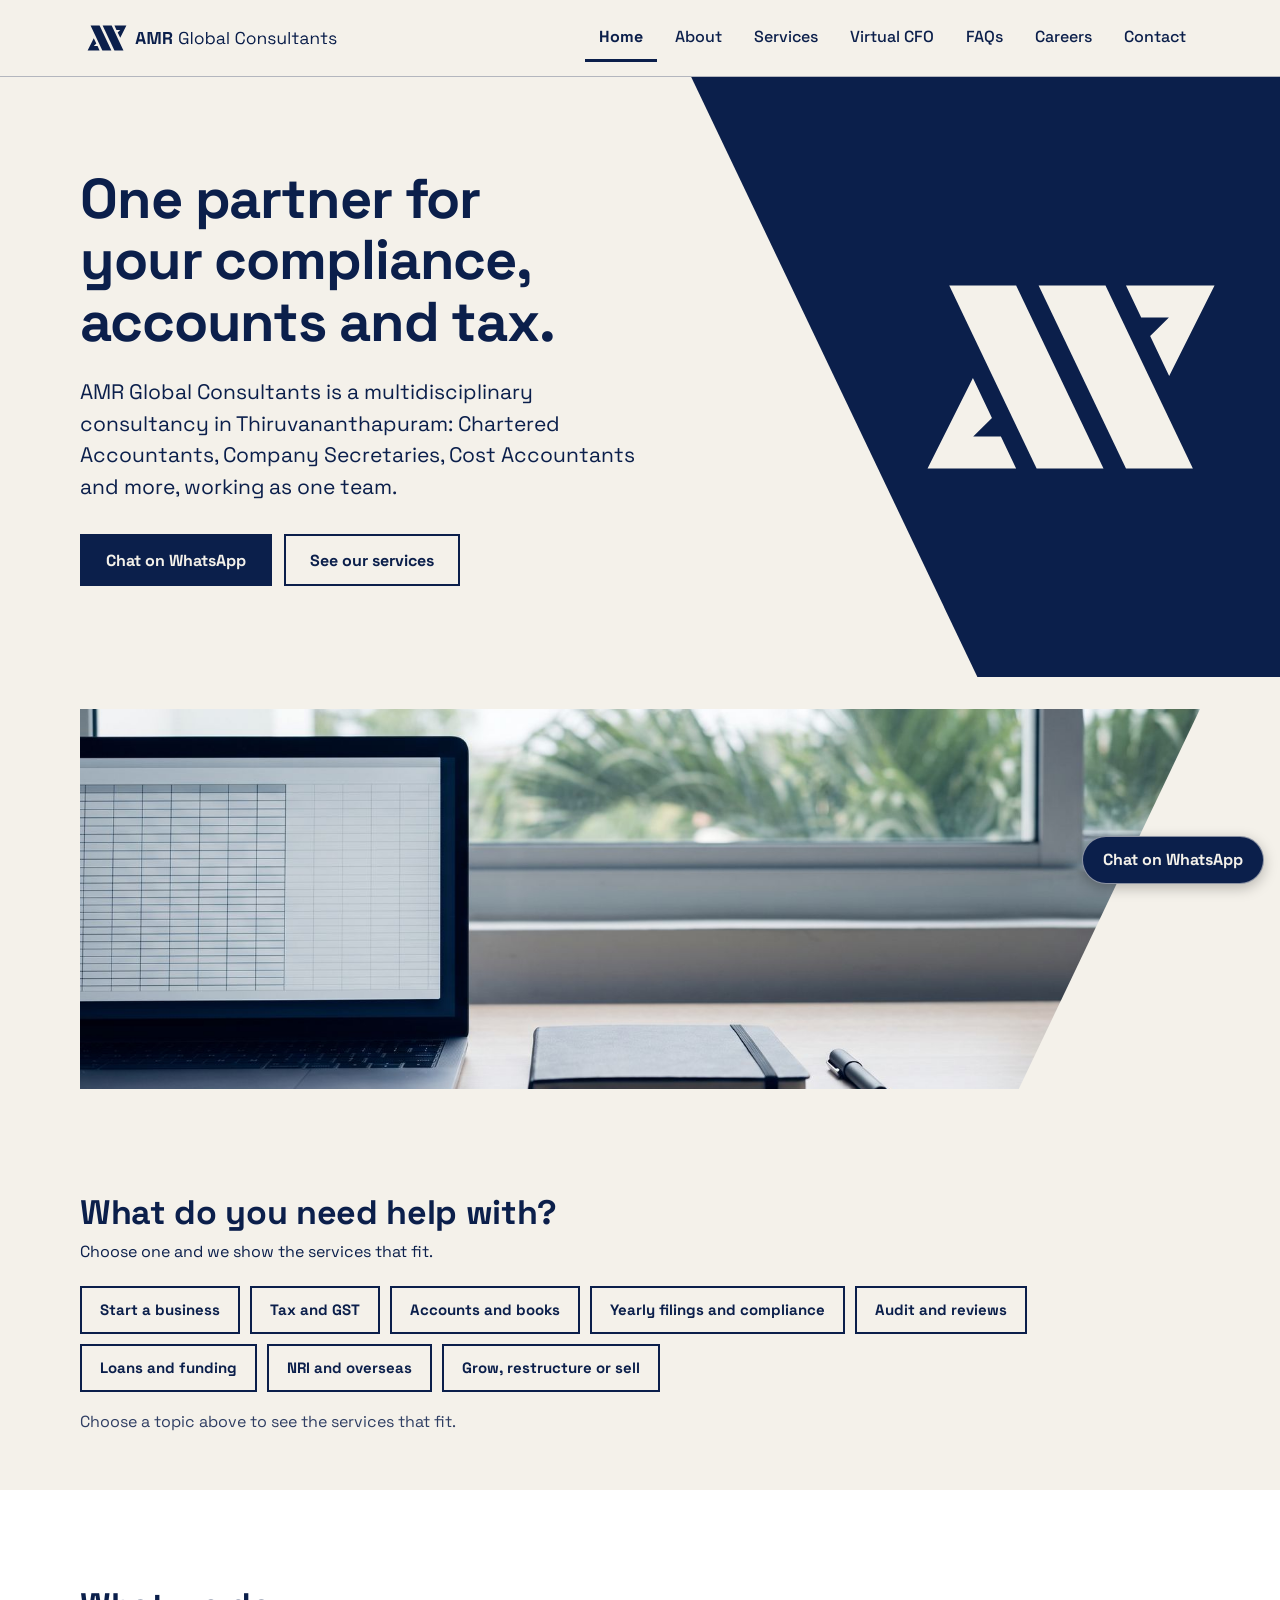
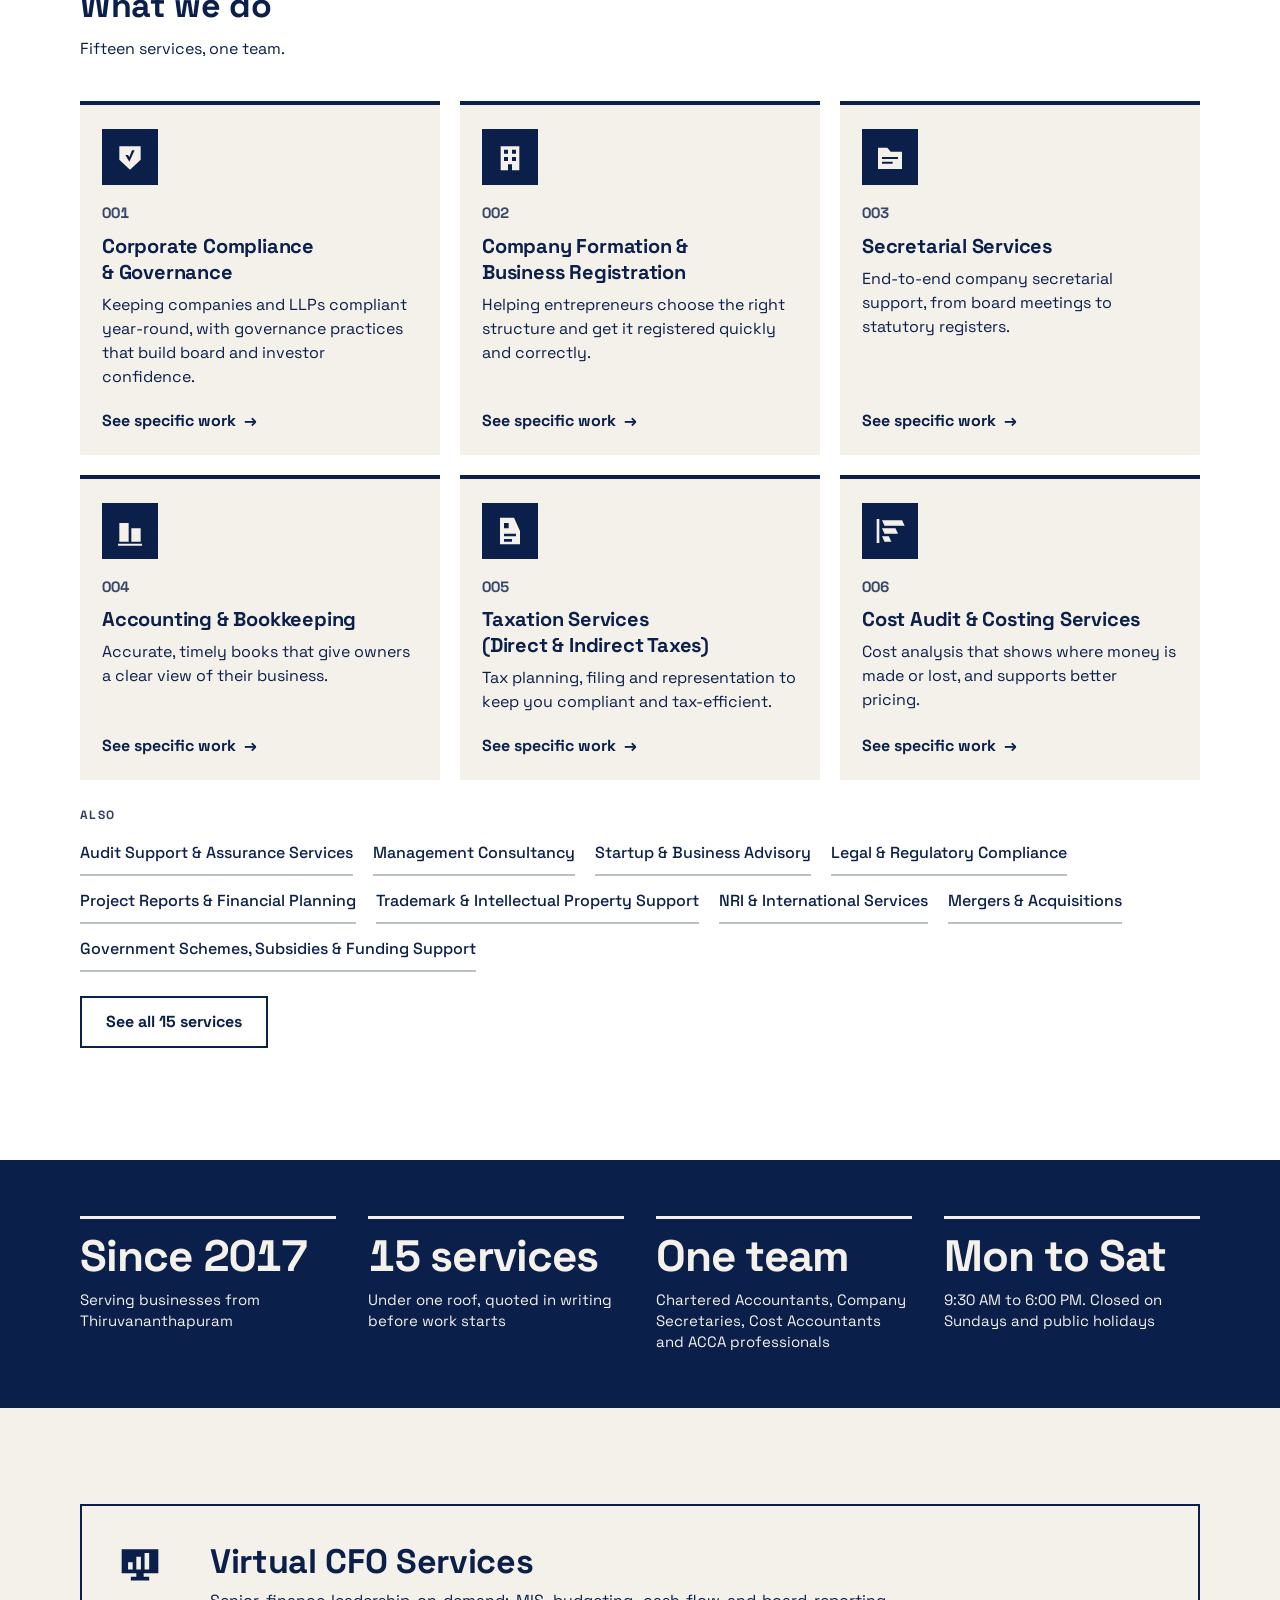
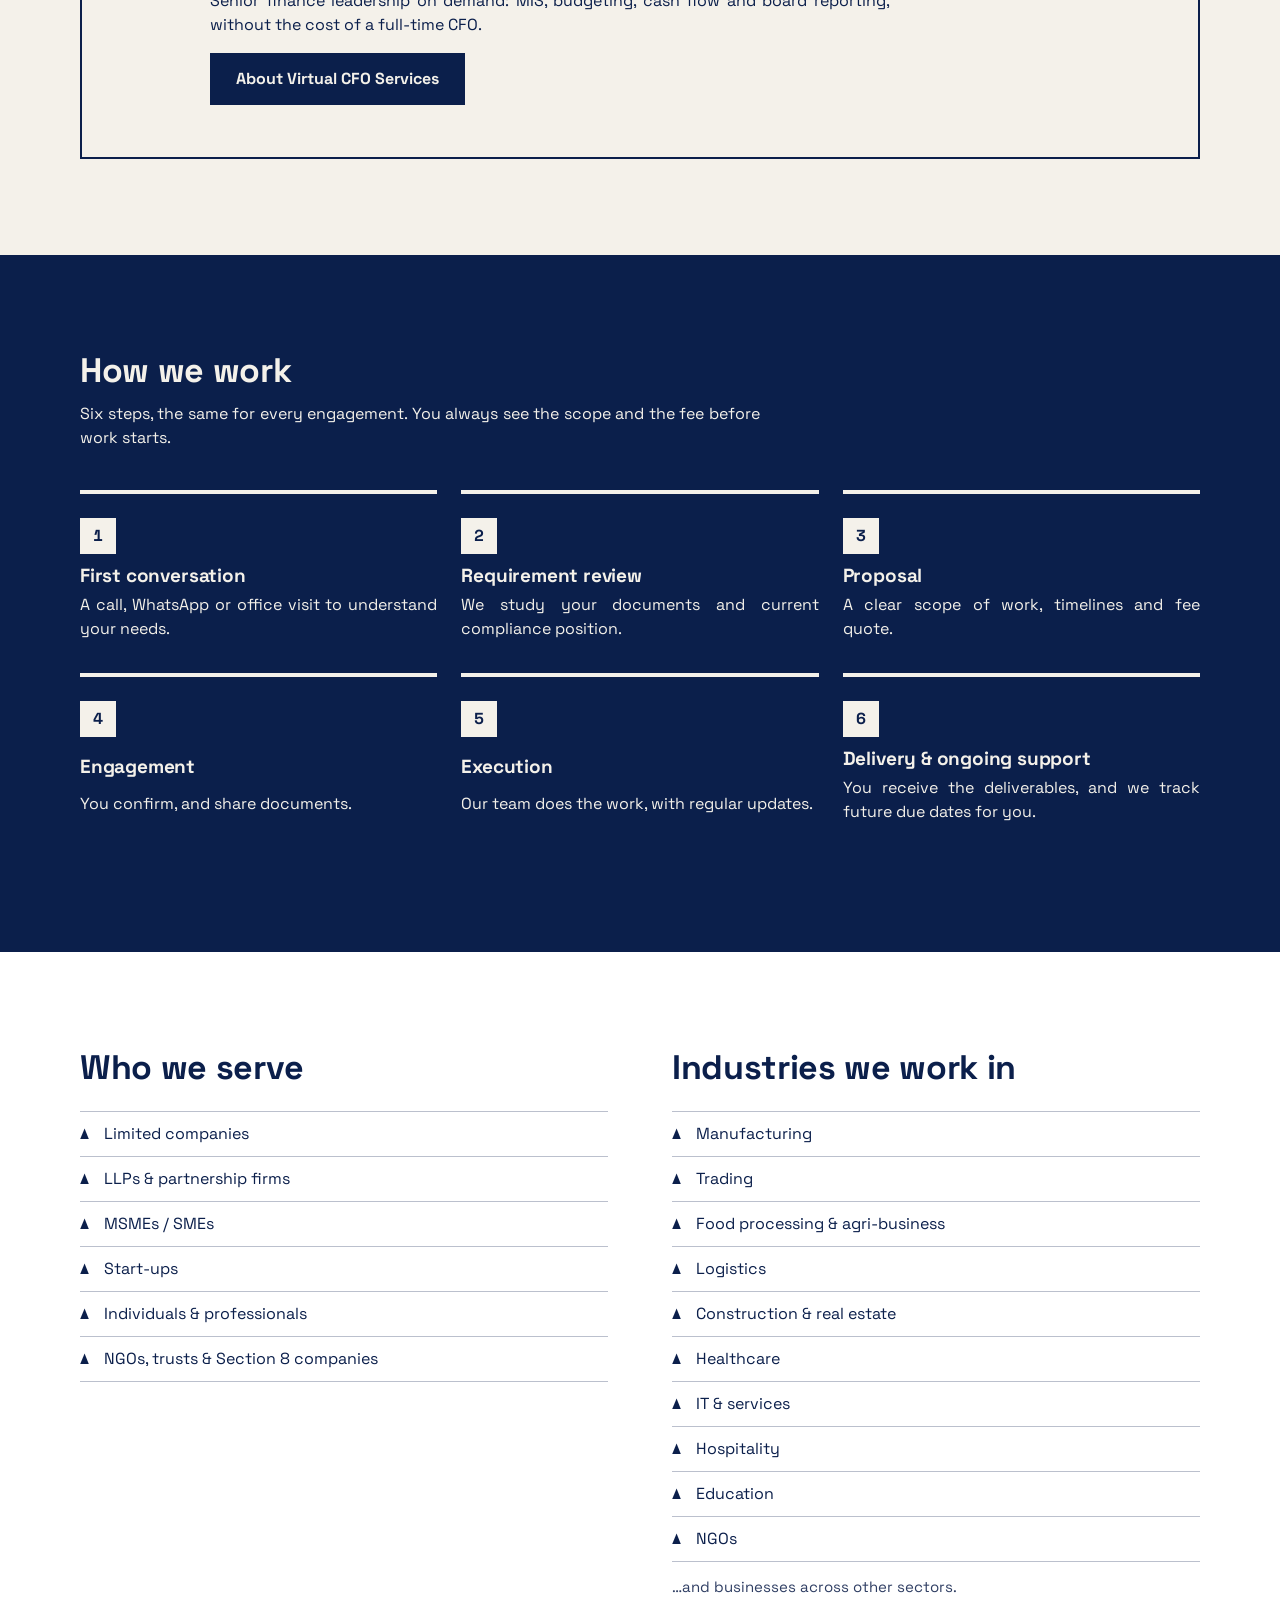
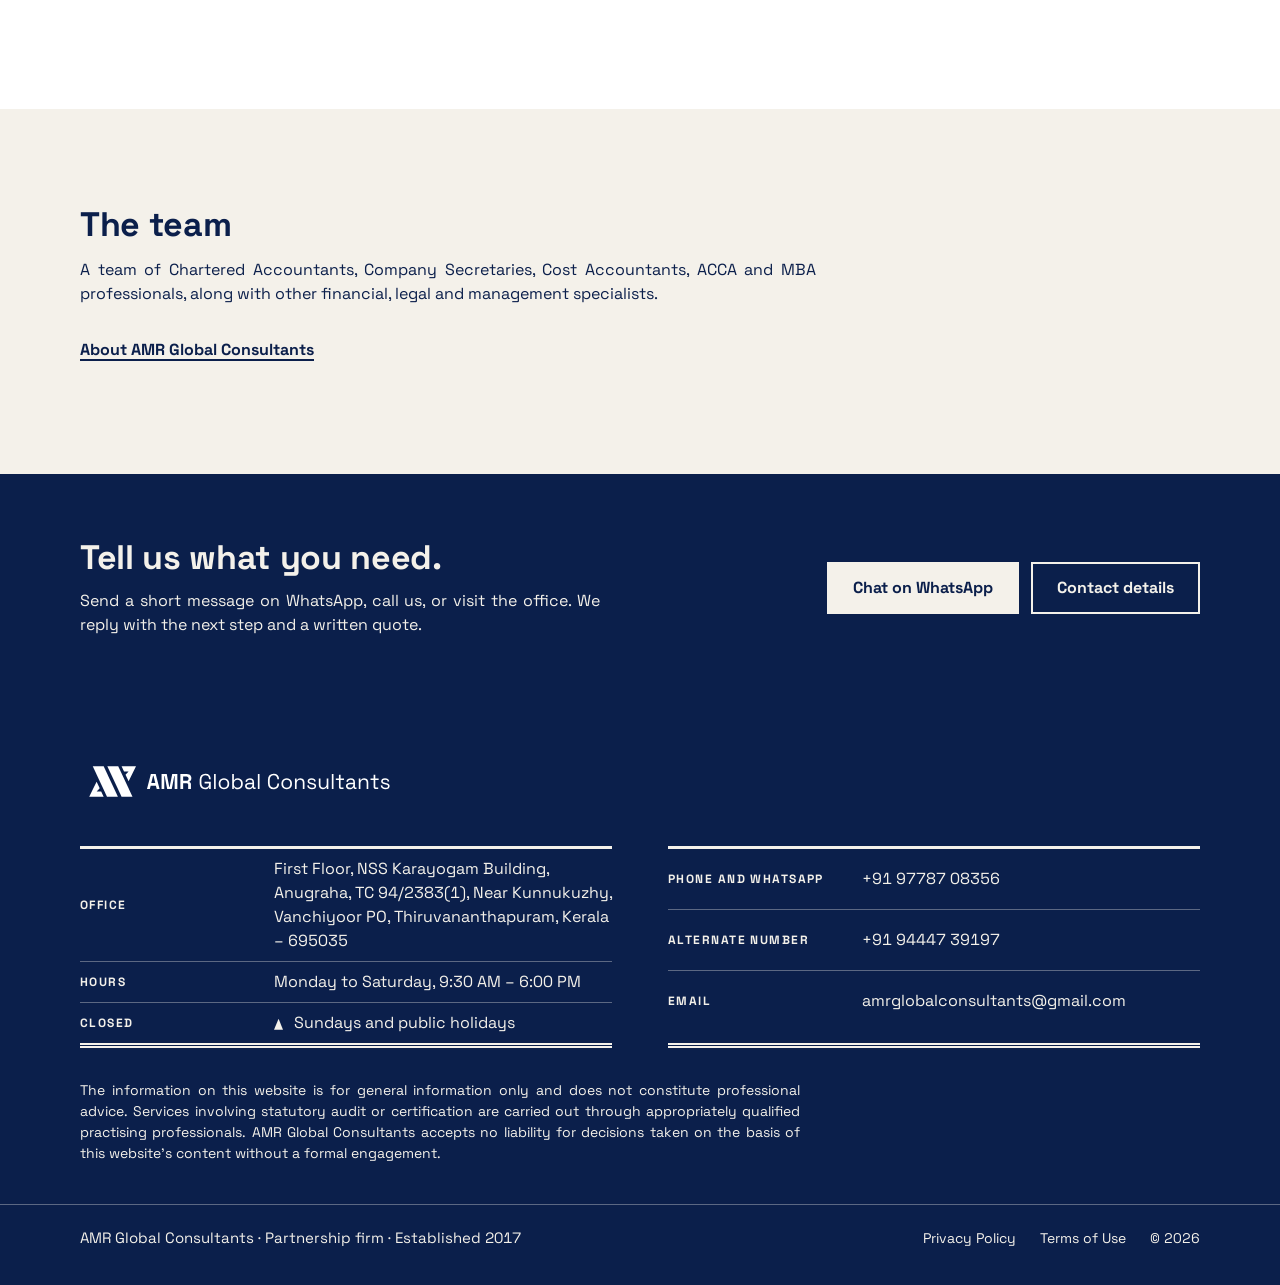
==== commit 25a720fc: "WhatsApp: one floating Chat on WhatsApp button replaces the Call and WhatsApp bar; home six services" ====
--- a/index.html
+++ b/index.html
@@ -25,9 +25,9 @@
 <meta name="twitter:title" content="AMR Global Consultants · Compliance, Accounts &amp; Tax">
 <meta name="twitter:description" content="AMR Global Consultants: compliance, accounting, tax and advisory services from Thiruvananthapuram.">
 <meta name="twitter:image" content="https://amrglobalconsultants.com/assets/img/og-image.png">
-<script type="application/ld+json">{"@context": "https://schema.org", "@type": "AccountingService", "name": "AMR Global Consultants", "url": "https://amrglobalconsultants.com/", "logo": "https://amrglobalconsultants.com/assets/img/apple-touch-icon.png", "image": "https://amrglobalconsultants.com/assets/img/og-image.png", "description": "AMR Global Consultants: compliance, accounting, tax and advisory services from Thiruvananthapuram.", "telephone": "+919778708356", "foundingDate": "2017", "address": {"@type": "PostalAddress", "streetAddress": "First Floor, NSS Karayogam Building, Anugraha, TC 94/2383(1), Near Kunnukuzhy, Vanchiyoor PO", "addressLocality": "Thiruvananthapuram", "addressRegion": "Kerala", "postalCode": "695035", "addressCountry": "IN"}, "openingHoursSpecification": [{"@type": "OpeningHoursSpecification", "dayOfWeek": ["Monday", "Tuesday", "Wednesday", "Thursday", "Friday", "Saturday"], "opens": "09:30", "closes": "18:00"}], "hasOfferCatalog": {"@type": "OfferCatalog", "name": "Services", "itemListElement": [{"@type": "Offer", "itemOffered": {"@type": "Service", "name": "Corporate Compliance & Governance"}}, {"@type": "Offer", "itemOffered": {"@type": "Service", "name": "Company Formation & Business Registration"}}, {"@type": "Offer", "itemOffered": {"@type": "Service", "name": "Secretarial Services"}}, {"@type": "Offer", "itemOffered": {"@type": "Service", "name": "Accounting & Bookkeeping"}}, {"@type": "Offer", "itemOffered": {"@type": "Service", "name": "Taxation Services (Direct & Indirect Taxes)"}}, {"@type": "Offer", "itemOffered": {"@type": "Service", "name": "Costing Services"}}, {"@type": "Offer", "itemOffered": {"@type": "Service", "name": "Audit Support & Assurance Services"}}, {"@type": "Offer", "itemOffered": {"@type": "Service", "name": "Management Consultancy"}}, {"@type": "Offer", "itemOffered": {"@type": "Service", "name": "Startup & Business Advisory"}}, {"@type": "Offer", "itemOffered": {"@type": "Service", "name": "Legal & Regulatory Compliance"}}, {"@type": "Offer", "itemOffered": {"@type": "Service", "name": "Project Reports & Financial Planning"}}, {"@type": "Offer", "itemOffered": {"@type": "Service", "name": "Trademark & Intellectual Property Support"}}, {"@type": "Offer", "itemOffered": {"@type": "Service", "name": "NRI & International Services"}}, {"@type": "Offer", "itemOffered": {"@type": "Service", "name": "Mergers & Acquisitions"}}, {"@type": "Offer", "itemOffered": {"@type": "Service", "name": "Government Schemes, Subsidies & Funding Support"}}, {"@type": "Offer", "itemOffered": {"@type": "Service", "name": "Virtual CFO Services"}}]}}</script>
+<script type="application/ld+json">{"@context": "https://schema.org", "@type": "AccountingService", "name": "AMR Global Consultants", "url": "https://amrglobalconsultants.com/", "logo": "https://amrglobalconsultants.com/assets/img/apple-touch-icon.png", "image": "https://amrglobalconsultants.com/assets/img/og-image.png", "description": "AMR Global Consultants: compliance, accounting, tax and advisory services from Thiruvananthapuram.", "telephone": "+919778708356", "foundingDate": "2017", "address": {"@type": "PostalAddress", "streetAddress": "First Floor, NSS Karayogam Building, Anugraha, TC 94/2383(1), Near Kunnukuzhy, Vanchiyoor PO", "addressLocality": "Thiruvananthapuram", "addressRegion": "Kerala", "postalCode": "695035", "addressCountry": "IN"}, "openingHoursSpecification": [{"@type": "OpeningHoursSpecification", "dayOfWeek": ["Monday", "Tuesday", "Wednesday", "Thursday", "Friday", "Saturday"], "opens": "09:30", "closes": "18:00"}], "hasOfferCatalog": {"@type": "OfferCatalog", "name": "Services", "itemListElement": [{"@type": "Offer", "itemOffered": {"@type": "Service", "name": "Corporate Compliance & Governance"}}, {"@type": "Offer", "itemOffered": {"@type": "Service", "name": "Company Formation & Business Registration"}}, {"@type": "Offer", "itemOffered": {"@type": "Service", "name": "Secretarial Services"}}, {"@type": "Offer", "itemOffered": {"@type": "Service", "name": "Accounting & Bookkeeping"}}, {"@type": "Offer", "itemOffered": {"@type": "Service", "name": "Taxation Services (Direct & Indirect Taxes)"}}, {"@type": "Offer", "itemOffered": {"@type": "Service", "name": "Cost Audit & Costing Services"}}, {"@type": "Offer", "itemOffered": {"@type": "Service", "name": "Audit Support & Assurance Services"}}, {"@type": "Offer", "itemOffered": {"@type": "Service", "name": "Management Consultancy"}}, {"@type": "Offer", "itemOffered": {"@type": "Service", "name": "Startup & Business Advisory"}}, {"@type": "Offer", "itemOffered": {"@type": "Service", "name": "Legal & Regulatory Compliance"}}, {"@type": "Offer", "itemOffered": {"@type": "Service", "name": "Project Reports & Financial Planning"}}, {"@type": "Offer", "itemOffered": {"@type": "Service", "name": "Trademark & Intellectual Property Support"}}, {"@type": "Offer", "itemOffered": {"@type": "Service", "name": "NRI & International Services"}}, {"@type": "Offer", "itemOffered": {"@type": "Service", "name": "Mergers & Acquisitions"}}, {"@type": "Offer", "itemOffered": {"@type": "Service", "name": "Government Schemes, Subsidies & Funding Support"}}, {"@type": "Offer", "itemOffered": {"@type": "Service", "name": "Virtual CFO Services"}}]}}</script>
 <link rel="preload" href="assets/fonts/SpaceGrotesk.ttf" as="font" type="font/ttf" crossorigin>
-<link rel="stylesheet" href="assets/style.css?v=20261118i">
+<link rel="stylesheet" href="assets/style.css?v=20261119a">
 <script>document.documentElement.className+=' js'</script>
 </head>
 <body>
@@ -46,7 +46,7 @@
     <h1>One partner for your compliance, accounts and tax.</h1>
     <p class="lede">AMR Global Consultants is a multidisciplinary consultancy in Thiruvananthapuram: Chartered Accountants, Company Secretaries, Cost Accountants and more, working as one team.</p>
     <div class="btn-row">
-      <a class="btn btn-primary" href="https://wa.me/919778708356">Message us on WhatsApp</a>
+      <a class="btn btn-primary" href="https://wa.me/919778708356">Chat on WhatsApp</a>
       <a class="btn btn-ghost" href="services.html">See our services</a>
     </div>
   </div>
@@ -66,7 +66,7 @@
     <p>Choose one and we show the services that fit.</p>
     <div class="chips" role="group" aria-label="Choose what you need" hidden><button type="button" class="chip" data-need="start" aria-pressed="false">Start a business</button><button type="button" class="chip" data-need="tax" aria-pressed="false">Tax and GST</button><button type="button" class="chip" data-need="accounts" aria-pressed="false">Accounts and books</button><button type="button" class="chip" data-need="filings" aria-pressed="false">Yearly filings and compliance</button><button type="button" class="chip" data-need="audit" aria-pressed="false">Audit and reviews</button><button type="button" class="chip" data-need="funding" aria-pressed="false">Loans and funding</button><button type="button" class="chip" data-need="nri" aria-pressed="false">NRI and overseas</button><button type="button" class="chip" data-need="grow" aria-pressed="false">Grow, restructure or sell</button></div>
     <p class="finder-hint" hidden>Choose a topic above to see the services that fit.</p>
-    <div class="finder-results" aria-live="polite"><div class="need-panel" data-need="start"><h3>Starting a business</h3><ul class="need-list"><li><a href="services.html#company-formation-registration">Company Formation &amp; Business Registration</a></li><li><a href="services.html#startup-business-advisory">Startup &amp; Business Advisory</a></li><li><a href="services.html#trademark-intellectual-property">Trademark &amp; Intellectual Property Support</a></li><li><a href="services.html#government-schemes-funding">Government Schemes, Subsidies &amp; Funding Support</a></li></ul><a class="btn btn-primary" href="https://wa.me/919778708356?text=Hello%2C%20I%20would%20like%20to%20start%20a%20business%20and%20need%20help.">Ask about this on WhatsApp</a></div><div class="need-panel" data-need="tax"><h3>Tax and GST</h3><ul class="need-list"><li><a href="services.html#taxation">Taxation Services</a></li><li><a href="services.html#accounting-bookkeeping">Accounting &amp; Bookkeeping</a></li><li><a href="services.html#legal-regulatory-compliance">Legal &amp; Regulatory Compliance</a></li></ul><a class="btn btn-primary" href="https://wa.me/919778708356?text=Hello%2C%20I%20need%20help%20with%20tax%20or%20GST.">Ask about this on WhatsApp</a></div><div class="need-panel" data-need="accounts"><h3>Accounts and books</h3><ul class="need-list"><li><a href="services.html#accounting-bookkeeping">Accounting &amp; Bookkeeping</a></li><li><a href="services.html#costing">Costing Services</a></li><li><a href="virtual-cfo.html">Virtual CFO Services</a></li></ul><a class="btn btn-primary" href="https://wa.me/919778708356?text=Hello%2C%20I%20need%20help%20with%20my%20accounts%20and%20bookkeeping.">Ask about this on WhatsApp</a></div><div class="need-panel" data-need="filings"><h3>Yearly filings and compliance</h3><ul class="need-list"><li><a href="services.html#corporate-compliance-governance">Corporate Compliance &amp; Governance</a></li><li><a href="services.html#secretarial-services">Secretarial Services</a></li><li><a href="services.html#legal-regulatory-compliance">Legal &amp; Regulatory Compliance</a></li></ul><a class="btn btn-primary" href="https://wa.me/919778708356?text=Hello%2C%20I%20need%20help%20with%20yearly%20filings%20and%20compliance.">Ask about this on WhatsApp</a></div><div class="need-panel" data-need="audit"><h3>Audit and reviews</h3><ul class="need-list"><li><a href="services.html#audit-support-assurance">Audit Support &amp; Assurance Services</a></li><li><a href="services.html#management-consultancy">Management Consultancy</a></li><li><a href="services.html#corporate-compliance-governance">Corporate Compliance &amp; Governance</a></li></ul><a class="btn btn-primary" href="https://wa.me/919778708356?text=Hello%2C%20I%20need%20help%20with%20an%20audit%20or%20review.">Ask about this on WhatsApp</a></div><div class="need-panel" data-need="funding"><h3>Loans and funding</h3><ul class="need-list"><li><a href="services.html#project-reports-financial-planning">Project Reports &amp; Financial Planning</a></li><li><a href="services.html#government-schemes-funding">Government Schemes, Subsidies &amp; Funding Support</a></li><li><a href="services.html#startup-business-advisory">Startup &amp; Business Advisory</a></li></ul><a class="btn btn-primary" href="https://wa.me/919778708356?text=Hello%2C%20I%20need%20help%20with%20a%20project%20report%20or%20funding.">Ask about this on WhatsApp</a></div><div class="need-panel" data-need="nri"><h3>NRI and overseas</h3><ul class="need-list"><li><a href="services.html#nri-international">NRI &amp; International Services</a></li><li><a href="services.html#taxation">Taxation Services</a></li><li><a href="services.html#company-formation-registration">Company Formation &amp; Business Registration</a></li></ul><a class="btn btn-primary" href="https://wa.me/919778708356?text=Hello%2C%20I%20need%20help%20as%20an%20NRI%20or%20with%20an%20overseas%20matter.">Ask about this on WhatsApp</a></div><div class="need-panel" data-need="grow"><h3>Growing, restructuring or selling</h3><ul class="need-list"><li><a href="services.html#management-consultancy">Management Consultancy</a></li><li><a href="services.html#mergers-acquisitions">Mergers &amp; Acquisitions</a></li><li><a href="virtual-cfo.html">Virtual CFO Services</a></li></ul><a class="btn btn-primary" href="https://wa.me/919778708356?text=Hello%2C%20I%20would%20like%20advice%20on%20growing%2C%20restructuring%20or%20selling%20my%20business.">Ask about this on WhatsApp</a></div></div>
+    <div class="finder-results" aria-live="polite"><div class="need-panel" data-need="start"><h3>Starting a business</h3><ul class="need-list"><li><a href="services.html#company-formation-registration">Company Formation &amp; Business Registration</a></li><li><a href="services.html#startup-business-advisory">Startup &amp; Business Advisory</a></li><li><a href="services.html#trademark-intellectual-property">Trademark &amp; Intellectual Property Support</a></li><li><a href="services.html#government-schemes-funding">Government Schemes, Subsidies &amp; Funding Support</a></li></ul><a class="btn btn-primary" href="https://wa.me/919778708356?text=Hello%2C%20I%20would%20like%20to%20start%20a%20business%20and%20need%20help.">Ask about this on WhatsApp</a></div><div class="need-panel" data-need="tax"><h3>Tax and GST</h3><ul class="need-list"><li><a href="services.html#taxation">Taxation Services</a></li><li><a href="services.html#accounting-bookkeeping">Accounting &amp; Bookkeeping</a></li><li><a href="services.html#legal-regulatory-compliance">Legal &amp; Regulatory Compliance</a></li></ul><a class="btn btn-primary" href="https://wa.me/919778708356?text=Hello%2C%20I%20need%20help%20with%20tax%20or%20GST.">Ask about this on WhatsApp</a></div><div class="need-panel" data-need="accounts"><h3>Accounts and books</h3><ul class="need-list"><li><a href="services.html#accounting-bookkeeping">Accounting &amp; Bookkeeping</a></li><li><a href="services.html#costing">Cost Audit &amp; Costing Services</a></li><li><a href="virtual-cfo.html">Virtual CFO Services</a></li></ul><a class="btn btn-primary" href="https://wa.me/919778708356?text=Hello%2C%20I%20need%20help%20with%20my%20accounts%20and%20bookkeeping.">Ask about this on WhatsApp</a></div><div class="need-panel" data-need="filings"><h3>Yearly filings and compliance</h3><ul class="need-list"><li><a href="services.html#corporate-compliance-governance">Corporate Compliance &amp; Governance</a></li><li><a href="services.html#secretarial-services">Secretarial Services</a></li><li><a href="services.html#legal-regulatory-compliance">Legal &amp; Regulatory Compliance</a></li></ul><a class="btn btn-primary" href="https://wa.me/919778708356?text=Hello%2C%20I%20need%20help%20with%20yearly%20filings%20and%20compliance.">Ask about this on WhatsApp</a></div><div class="need-panel" data-need="audit"><h3>Audit and reviews</h3><ul class="need-list"><li><a href="services.html#audit-support-assurance">Audit Support &amp; Assurance Services</a></li><li><a href="services.html#management-consultancy">Management Consultancy</a></li><li><a href="services.html#corporate-compliance-governance">Corporate Compliance &amp; Governance</a></li></ul><a class="btn btn-primary" href="https://wa.me/919778708356?text=Hello%2C%20I%20need%20help%20with%20an%20audit%20or%20review.">Ask about this on WhatsApp</a></div><div class="need-panel" data-need="funding"><h3>Loans and funding</h3><ul class="need-list"><li><a href="services.html#project-reports-financial-planning">Project Reports &amp; Financial Planning</a></li><li><a href="services.html#government-schemes-funding">Government Schemes, Subsidies &amp; Funding Support</a></li><li><a href="services.html#startup-business-advisory">Startup &amp; Business Advisory</a></li></ul><a class="btn btn-primary" href="https://wa.me/919778708356?text=Hello%2C%20I%20need%20help%20with%20a%20project%20report%20or%20funding.">Ask about this on WhatsApp</a></div><div class="need-panel" data-need="nri"><h3>NRI and overseas</h3><ul class="need-list"><li><a href="services.html#nri-international">NRI &amp; International Services</a></li><li><a href="services.html#taxation">Taxation Services</a></li><li><a href="services.html#company-formation-registration">Company Formation &amp; Business Registration</a></li></ul><a class="btn btn-primary" href="https://wa.me/919778708356?text=Hello%2C%20I%20need%20help%20as%20an%20NRI%20or%20with%20an%20overseas%20matter.">Ask about this on WhatsApp</a></div><div class="need-panel" data-need="grow"><h3>Growing, restructuring or selling</h3><ul class="need-list"><li><a href="services.html#management-consultancy">Management Consultancy</a></li><li><a href="services.html#mergers-acquisitions">Mergers &amp; Acquisitions</a></li><li><a href="virtual-cfo.html">Virtual CFO Services</a></li></ul><a class="btn btn-primary" href="https://wa.me/919778708356?text=Hello%2C%20I%20would%20like%20advice%20on%20growing%2C%20restructuring%20or%20selling%20my%20business.">Ask about this on WhatsApp</a></div></div>
   </div>
 </section>
 <section class="section bg-white">
@@ -75,10 +75,10 @@
       <h2>What we do</h2>
       <p>Fifteen services, one team.</p>
     </div>
-    <svg class="sprite" aria-hidden="true" focusable="false"><symbol id="i-corporate-compliance-governance" viewBox="0 0 48 48"><path fill-rule="evenodd" d="M8 8 L40 8 L40 28 L24 43 L8 28zM17 21 L23 31 L31 14 L27 14 L23 24 L21 21z"/></symbol><symbol id="i-company-formation-registration" viewBox="0 0 48 48"><path fill-rule="evenodd" d="M10 8h28v36h-28zM15 13h6v6h-6zM27 13h6v6h-6zM15 24h6v6h-6zM27 24h6v6h-6zM21 35h6v9h-6z"/></symbol><symbol id="i-secretarial-services" viewBox="0 0 48 48"><path fill-rule="evenodd" d="M6 10 L20 10 L25 16 L42 16 L42 42 L6 42zM12 24h24v3h-24zM12 31h16v3h-16z"/></symbol><symbol id="i-accounting-bookkeeping" viewBox="0 0 48 48"><path fill-rule="evenodd" d="M8 12h14v28h-14zM26 20h14v20h-14zM6 43h36v3h-36z"/></symbol><symbol id="i-taxation" viewBox="0 0 48 48"><path fill-rule="evenodd" d="M9 4 L30 4 L39 24 L39 44 L9 44zM15 12h7v8h-7zM15 28h18v4h-18zM15 36h12v4h-12z"/></symbol><symbol id="i-costing" viewBox="0 0 48 48"><path fill-rule="evenodd" d="M4 6h4v36h-4zM12 8 L42.2 8 L46 16 L15.8 16zM12 20 L32.2 20 L36 28 L15.8 28zM12 32 L22.2 32 L26 40 L15.8 40z"/></symbol><symbol id="i-audit-support-assurance" viewBox="0 0 48 48"><path fill-rule="evenodd" d="M6 8 L36.7 8 L40 15 L9.3 15zM6 21 L24.7 21 L28 28 L9.3 28zM6 34 L32.7 34 L36 41 L9.3 41zM39 21 L46 33 L32 33z"/></symbol><symbol id="i-management-consultancy" viewBox="0 0 48 48"><path fill-rule="evenodd" d="M1.3 28 h9 L17.0 42 h-9 zM8.6 18 h9 L29.0 42 h-9 zM15.8 8 h9 L41.0 42 h-9 z"/></symbol><symbol id="i-startup-business-advisory" viewBox="0 0 48 48"><path fill-rule="evenodd" d="M4 19 L27.2 19 L32 29 L8.8 29zM30 10 L46 24 L30 38z"/></symbol><symbol id="i-legal-regulatory-compliance" viewBox="0 0 48 48"><path fill-rule="evenodd" d="M6 10h36v4h-36zM4 17 L18 17 L11 31zM30 17 L44 17 L37 31zM22 14h4v26h-4zM14 40h20v4h-20z"/></symbol><symbol id="i-project-reports-financial-planning" viewBox="0 0 48 48"><path fill-rule="evenodd" d="M9 4 L30 4 L39 24 L39 44 L9 44zM14 32h5v6h-5zM22 26h5v12h-5zM30 20h5v18h-5z"/></symbol><symbol id="i-trademark-intellectual-property" viewBox="0 0 48 48"><path fill-rule="evenodd" d="M6 8 L30 8 L43 24 L30 40 L6 40zM12 20h8v8h-8z"/></symbol><symbol id="i-nri-international" viewBox="0 0 48 48"><path fill-rule="evenodd" d="M6 12h26v6h-26zM32 8 L44 15 L32 22zM16 30h26v6h-26zM16 26 L4 33 L16 40z"/></symbol><symbol id="i-mergers-acquisitions" viewBox="0 0 48 48"><path fill-rule="evenodd" d="M4 10h16v6h-16zM4 32h16v6h-16zM22 8 L36 24 L22 40zM38 20h6v8h-6z"/></symbol><symbol id="i-virtual-cfo" viewBox="0 0 48 48"><path fill-rule="evenodd" d="M4 8h40v26h-40zM11 22h5v8h-5zM20 16h5v14h-5zM29 12h5v18h-5zM20 34h8v4h-8zM14 38h20v4h-20z"/></symbol><symbol id="i-government-schemes-funding" viewBox="0 0 48 48"><path fill-rule="evenodd" d="M24 4 L44 16 L4 16zM8 20h6v18h-6zM21 20h6v18h-6zM34 20h6v18h-6zM4 40h40v4h-40z"/></symbol></svg><ul class="card-grid"><li class="svc-card reveal"><a class="svc-card-link" href="services.html#corporate-compliance-governance"><span class="svc-icon"><svg class="icon" width="48" height="48" aria-hidden="true" focusable="false"><use href="#i-corporate-compliance-governance"></use></svg></span><span class="folio-no">001</span><h3>Corporate Compliance &amp; Governance</h3><p>Keeping companies and LLPs compliant year-round, with governance practices that build board and investor confidence.</p><span class="card-cue">See specific work</span></a></li><li class="svc-card reveal"><a class="svc-card-link" href="services.html#company-formation-registration"><span class="svc-icon"><svg class="icon" width="48" height="48" aria-hidden="true" focusable="false"><use href="#i-company-formation-registration"></use></svg></span><span class="folio-no">002</span><h3>Company Formation &amp; Business Registration</h3><p>Helping entrepreneurs choose the right structure and get it registered quickly and correctly.</p><span class="card-cue">See specific work</span></a></li><li class="svc-card reveal"><a class="svc-card-link" href="services.html#secretarial-services"><span class="svc-icon"><svg class="icon" width="48" height="48" aria-hidden="true" focusable="false"><use href="#i-secretarial-services"></use></svg></span><span class="folio-no">003</span><h3>Secretarial Services</h3><p>End-to-end company secretarial support, from board meetings to statutory registers.</p><span class="card-cue">See specific work</span></a></li><li class="svc-card reveal"><a class="svc-card-link" href="services.html#accounting-bookkeeping"><span class="svc-icon"><svg class="icon" width="48" height="48" aria-hidden="true" focusable="false"><use href="#i-accounting-bookkeeping"></use></svg></span><span class="folio-no">004</span><h3>Accounting &amp; Bookkeeping</h3><p>Accurate, timely books that give owners a clear view of their business.</p><span class="card-cue">See specific work</span></a></li><li class="svc-card reveal"><a class="svc-card-link" href="services.html#taxation"><span class="svc-icon"><svg class="icon" width="48" height="48" aria-hidden="true" focusable="false"><use href="#i-taxation"></use></svg></span><span class="folio-no">005</span><h3>Taxation Services (Direct &amp; Indirect Taxes)</h3><p>Tax planning, filing and representation to keep you compliant and tax-efficient.</p><span class="card-cue">See specific work</span></a></li><li class="svc-card reveal"><a class="svc-card-link" href="services.html#audit-support-assurance"><span class="svc-icon"><svg class="icon" width="48" height="48" aria-hidden="true" focusable="false"><use href="#i-audit-support-assurance"></use></svg></span><span class="folio-no">007</span><h3>Audit Support &amp; Assurance Services</h3><p>Independent reviews that strengthen controls and prepare businesses for statutory audits.</p><span class="card-cue">See specific work</span></a></li></ul>
+    <svg class="sprite" aria-hidden="true" focusable="false"><symbol id="i-corporate-compliance-governance" viewBox="0 0 48 48"><path fill-rule="evenodd" d="M8 8 L40 8 L40 28 L24 43 L8 28zM17 21 L23 31 L31 14 L27 14 L23 24 L21 21z"/></symbol><symbol id="i-company-formation-registration" viewBox="0 0 48 48"><path fill-rule="evenodd" d="M10 8h28v36h-28zM15 13h6v6h-6zM27 13h6v6h-6zM15 24h6v6h-6zM27 24h6v6h-6zM21 35h6v9h-6z"/></symbol><symbol id="i-secretarial-services" viewBox="0 0 48 48"><path fill-rule="evenodd" d="M6 10 L20 10 L25 16 L42 16 L42 42 L6 42zM12 24h24v3h-24zM12 31h16v3h-16z"/></symbol><symbol id="i-accounting-bookkeeping" viewBox="0 0 48 48"><path fill-rule="evenodd" d="M8 12h14v28h-14zM26 20h14v20h-14zM6 43h36v3h-36z"/></symbol><symbol id="i-taxation" viewBox="0 0 48 48"><path fill-rule="evenodd" d="M9 4 L30 4 L39 24 L39 44 L9 44zM15 12h7v8h-7zM15 28h18v4h-18zM15 36h12v4h-12z"/></symbol><symbol id="i-costing" viewBox="0 0 48 48"><path fill-rule="evenodd" d="M4 6h4v36h-4zM12 8 L42.2 8 L46 16 L15.8 16zM12 20 L32.2 20 L36 28 L15.8 28zM12 32 L22.2 32 L26 40 L15.8 40z"/></symbol><symbol id="i-audit-support-assurance" viewBox="0 0 48 48"><path fill-rule="evenodd" d="M6 8 L36.7 8 L40 15 L9.3 15zM6 21 L24.7 21 L28 28 L9.3 28zM6 34 L32.7 34 L36 41 L9.3 41zM39 21 L46 33 L32 33z"/></symbol><symbol id="i-management-consultancy" viewBox="0 0 48 48"><path fill-rule="evenodd" d="M1.3 28 h9 L17.0 42 h-9 zM8.6 18 h9 L29.0 42 h-9 zM15.8 8 h9 L41.0 42 h-9 z"/></symbol><symbol id="i-startup-business-advisory" viewBox="0 0 48 48"><path fill-rule="evenodd" d="M4 19 L27.2 19 L32 29 L8.8 29zM30 10 L46 24 L30 38z"/></symbol><symbol id="i-legal-regulatory-compliance" viewBox="0 0 48 48"><path fill-rule="evenodd" d="M6 10h36v4h-36zM4 17 L18 17 L11 31zM30 17 L44 17 L37 31zM22 14h4v26h-4zM14 40h20v4h-20z"/></symbol><symbol id="i-project-reports-financial-planning" viewBox="0 0 48 48"><path fill-rule="evenodd" d="M9 4 L30 4 L39 24 L39 44 L9 44zM14 32h5v6h-5zM22 26h5v12h-5zM30 20h5v18h-5z"/></symbol><symbol id="i-trademark-intellectual-property" viewBox="0 0 48 48"><path fill-rule="evenodd" d="M6 8 L30 8 L43 24 L30 40 L6 40zM12 20h8v8h-8z"/></symbol><symbol id="i-nri-international" viewBox="0 0 48 48"><path fill-rule="evenodd" d="M6 12h26v6h-26zM32 8 L44 15 L32 22zM16 30h26v6h-26zM16 26 L4 33 L16 40z"/></symbol><symbol id="i-mergers-acquisitions" viewBox="0 0 48 48"><path fill-rule="evenodd" d="M4 10h16v6h-16zM4 32h16v6h-16zM22 8 L36 24 L22 40zM38 20h6v8h-6z"/></symbol><symbol id="i-virtual-cfo" viewBox="0 0 48 48"><path fill-rule="evenodd" d="M4 8h40v26h-40zM11 22h5v8h-5zM20 16h5v14h-5zM29 12h5v18h-5zM20 34h8v4h-8zM14 38h20v4h-20z"/></symbol><symbol id="i-government-schemes-funding" viewBox="0 0 48 48"><path fill-rule="evenodd" d="M24 4 L44 16 L4 16zM8 20h6v18h-6zM21 20h6v18h-6zM34 20h6v18h-6zM4 40h40v4h-40z"/></symbol></svg><ul class="card-grid"><li class="svc-card reveal"><a class="svc-card-link" href="services.html#corporate-compliance-governance"><span class="svc-icon"><svg class="icon" width="48" height="48" aria-hidden="true" focusable="false"><use href="#i-corporate-compliance-governance"></use></svg></span><span class="folio-no">001</span><h3>Corporate Compliance &amp; Governance</h3><p>Keeping companies and LLPs compliant year-round, with governance practices that build board and investor confidence.</p><span class="card-cue">See specific work</span></a></li><li class="svc-card reveal"><a class="svc-card-link" href="services.html#company-formation-registration"><span class="svc-icon"><svg class="icon" width="48" height="48" aria-hidden="true" focusable="false"><use href="#i-company-formation-registration"></use></svg></span><span class="folio-no">002</span><h3>Company Formation &amp; Business Registration</h3><p>Helping entrepreneurs choose the right structure and get it registered quickly and correctly.</p><span class="card-cue">See specific work</span></a></li><li class="svc-card reveal"><a class="svc-card-link" href="services.html#secretarial-services"><span class="svc-icon"><svg class="icon" width="48" height="48" aria-hidden="true" focusable="false"><use href="#i-secretarial-services"></use></svg></span><span class="folio-no">003</span><h3>Secretarial Services</h3><p>End-to-end company secretarial support, from board meetings to statutory registers.</p><span class="card-cue">See specific work</span></a></li><li class="svc-card reveal"><a class="svc-card-link" href="services.html#accounting-bookkeeping"><span class="svc-icon"><svg class="icon" width="48" height="48" aria-hidden="true" focusable="false"><use href="#i-accounting-bookkeeping"></use></svg></span><span class="folio-no">004</span><h3>Accounting &amp; Bookkeeping</h3><p>Accurate, timely books that give owners a clear view of their business.</p><span class="card-cue">See specific work</span></a></li><li class="svc-card reveal"><a class="svc-card-link" href="services.html#taxation"><span class="svc-icon"><svg class="icon" width="48" height="48" aria-hidden="true" focusable="false"><use href="#i-taxation"></use></svg></span><span class="folio-no">005</span><h3>Taxation Services (Direct &amp; Indirect Taxes)</h3><p>Tax planning, filing and representation to keep you compliant and tax-efficient.</p><span class="card-cue">See specific work</span></a></li><li class="svc-card reveal"><a class="svc-card-link" href="services.html#costing"><span class="svc-icon"><svg class="icon" width="48" height="48" aria-hidden="true" focusable="false"><use href="#i-costing"></use></svg></span><span class="folio-no">006</span><h3>Cost Audit &amp; Costing Services</h3><p>Cost analysis that shows where money is made or lost, and supports better pricing.</p><span class="card-cue">See specific work</span></a></li></ul>
     <div class="also-services">
       <h3 class="work-h">Also</h3>
-      <p class="also-links"><a class="link" href="services.html#costing">Costing Services</a> <a class="link" href="services.html#management-consultancy">Management Consultancy</a> <a class="link" href="services.html#startup-business-advisory">Startup &amp; Business Advisory</a> <a class="link" href="services.html#legal-regulatory-compliance">Legal &amp; Regulatory Compliance</a> <a class="link" href="services.html#project-reports-financial-planning">Project Reports &amp; Financial Planning</a> <a class="link" href="services.html#trademark-intellectual-property">Trademark &amp; Intellectual Property Support</a> <a class="link" href="services.html#nri-international">NRI &amp; International Services</a> <a class="link" href="services.html#mergers-acquisitions">Mergers &amp; Acquisitions</a> <a class="link" href="services.html#government-schemes-funding">Government Schemes, Subsidies &amp; Funding Support</a></p>
+      <p class="also-links"><a class="link" href="services.html#audit-support-assurance">Audit Support &amp; Assurance Services</a> <a class="link" href="services.html#management-consultancy">Management Consultancy</a> <a class="link" href="services.html#startup-business-advisory">Startup &amp; Business Advisory</a> <a class="link" href="services.html#legal-regulatory-compliance">Legal &amp; Regulatory Compliance</a> <a class="link" href="services.html#project-reports-financial-planning">Project Reports &amp; Financial Planning</a> <a class="link" href="services.html#trademark-intellectual-property">Trademark &amp; Intellectual Property Support</a> <a class="link" href="services.html#nri-international">NRI &amp; International Services</a> <a class="link" href="services.html#mergers-acquisitions">Mergers &amp; Acquisitions</a> <a class="link" href="services.html#government-schemes-funding">Government Schemes, Subsidies &amp; Funding Support</a></p>
     </div>
     <p class="more"><a class="btn btn-ghost" href="services.html">See all 15 services</a></p>
   </div>
@@ -135,7 +135,7 @@
       <p>Send a short message on WhatsApp, call us, or visit the office. We reply with the next step and a written quote.</p>
     </div>
     <div class="btn-row">
-      <a class="btn btn-light" href="https://wa.me/919778708356">Message us on WhatsApp</a>
+      <a class="btn btn-light" href="https://wa.me/919778708356">Chat on WhatsApp</a>
       <a class="btn btn-ghost-light" href="contact.html">Contact details</a>
     </div>
   </div>
@@ -165,7 +165,7 @@
     </div>
   </div>
 </footer>
-<div class="call-bar" aria-label="Quick contact"><a href="tel:+919778708356">Call</a><a href="https://wa.me/919778708356">WhatsApp</a></div>
-<script src="assets/site.js?v=20261118i" defer></script>
+<a class="wa-float" href="https://wa.me/919778708356" aria-label="Chat on WhatsApp">Chat on WhatsApp</a>
+<script src="assets/site.js?v=20261119a" defer></script>
 </body>
 </html>
--- a/assets/style.css
+++ b/assets/style.css
@@ -474,17 +474,11 @@
   .btn-ghost-light:hover { background: var(--ivory); color: var(--navy); }
 }
 
-/* phone bar: Call and WhatsApp stay at the bottom on phones */
-.call-bar { display: none; }
-@media (max-width: 639px) {
-  .call-bar { position: fixed; left: 0; right: 0; bottom: 0; z-index: 60; display: grid; grid-template-columns: 1fr 1fr; background: var(--navy); border-top: 1px solid rgba(244, 241, 234, .35); padding-bottom: env(safe-area-inset-bottom); }
-  .call-bar a { display: flex; align-items: center; justify-content: center; min-height: 56px; color: var(--ivory); text-decoration: none; font-weight: 700; }
-  .call-bar a + a { background: var(--ivory); color: var(--navy); }
-  .call-bar a:focus-visible { outline-color: var(--ivory); outline-offset: -6px; }
-  .call-bar a + a:focus-visible { outline-color: var(--navy); }
-  body { padding-bottom: calc(60px + env(safe-area-inset-bottom)); }
-}
-@media print { .call-bar { display: none; } }
+/* WhatsApp: one floating "Chat on WhatsApp" button (client reply of 2026-11-19) */
+.wa-float { position: fixed; right: 16px; bottom: calc(16px + env(safe-area-inset-bottom)); z-index: 60; display: inline-flex; align-items: center; justify-content: center; min-height: 48px; padding: 0 20px; background: var(--navy); color: var(--ivory); border: 1px solid rgba(244, 241, 234, .55); border-radius: 999px; font-weight: 700; text-decoration: none; box-shadow: 0 4px 14px rgba(0, 0, 0, .25); }
+.wa-float:hover { background: var(--ivory); color: var(--navy); border-color: var(--navy); }
+.wa-float:focus-visible { outline: 3px solid var(--ivory); outline-offset: 3px; box-shadow: 0 0 0 6px var(--navy); }
+@media print { .wa-float { display: none; } }
 
 /* soft page change and a reading-progress line under the header (browsers without support just skip them) */
 @view-transition { navigation: auto; }
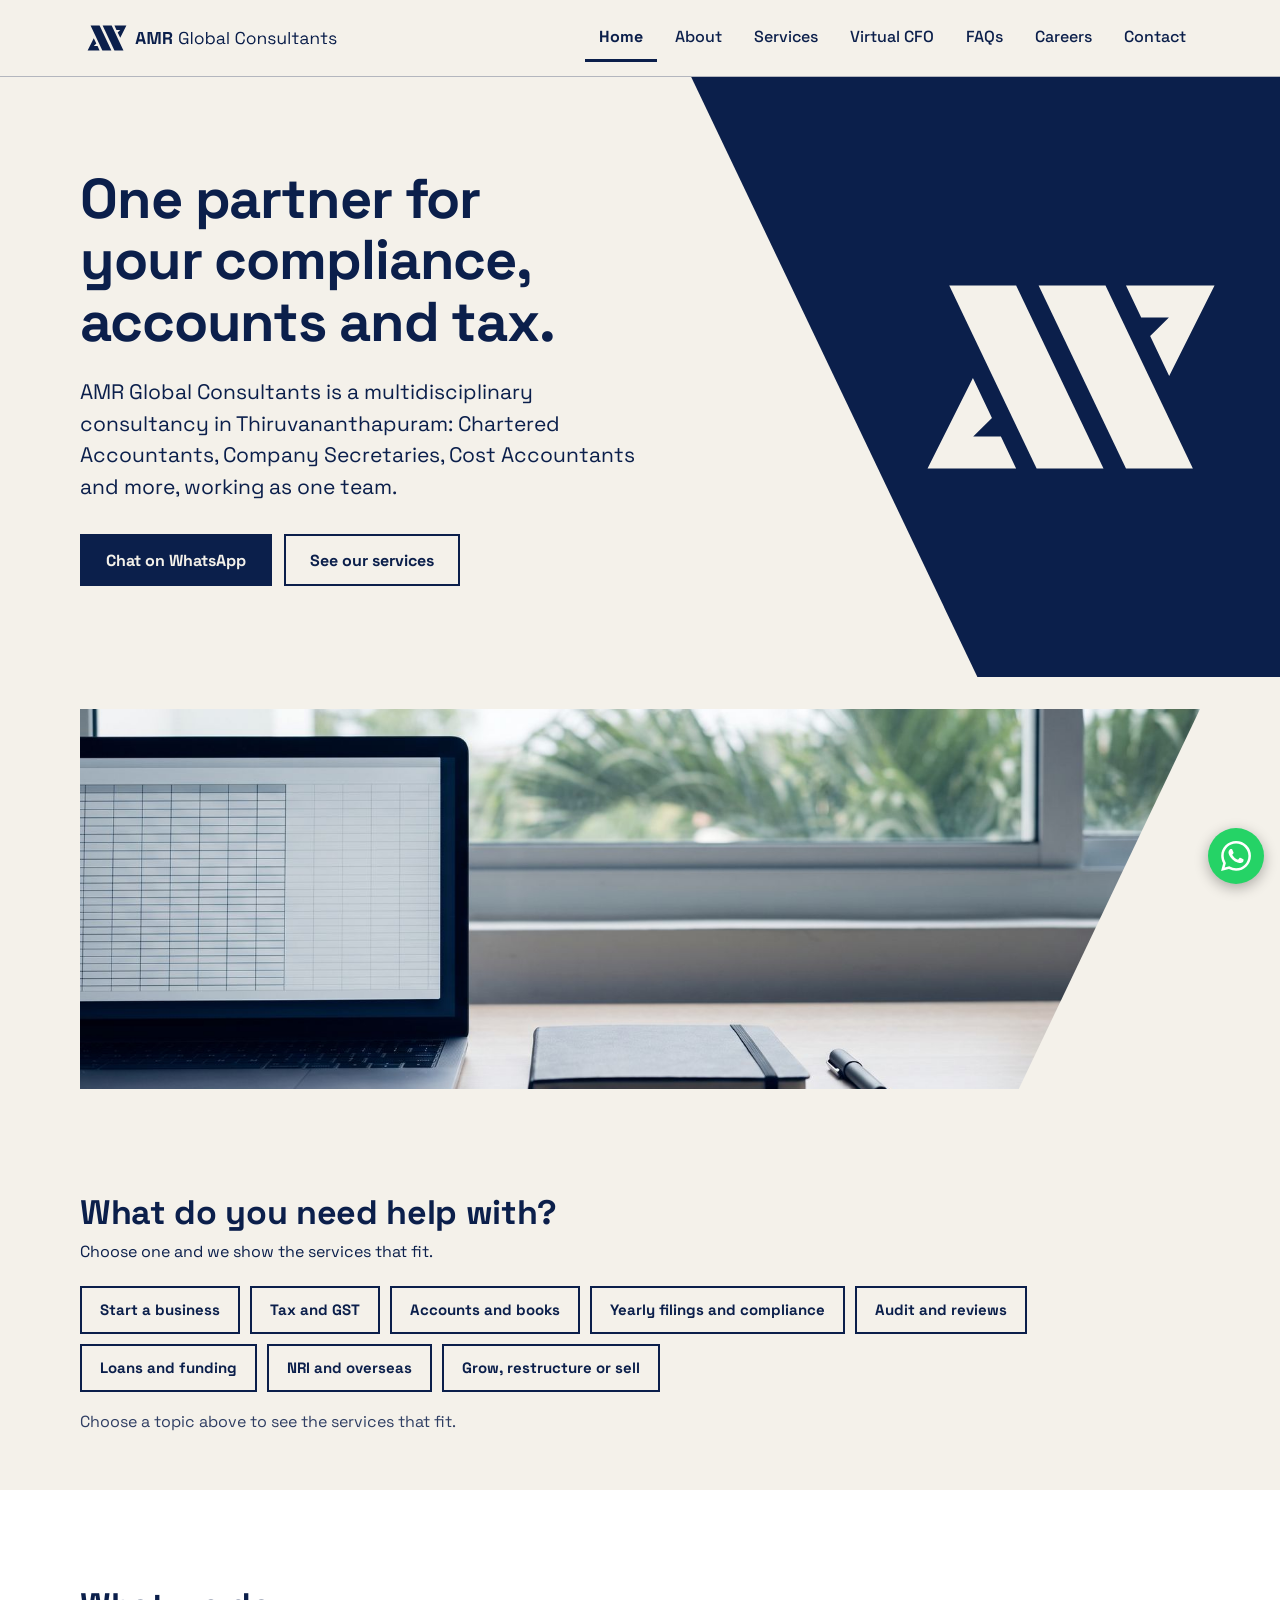
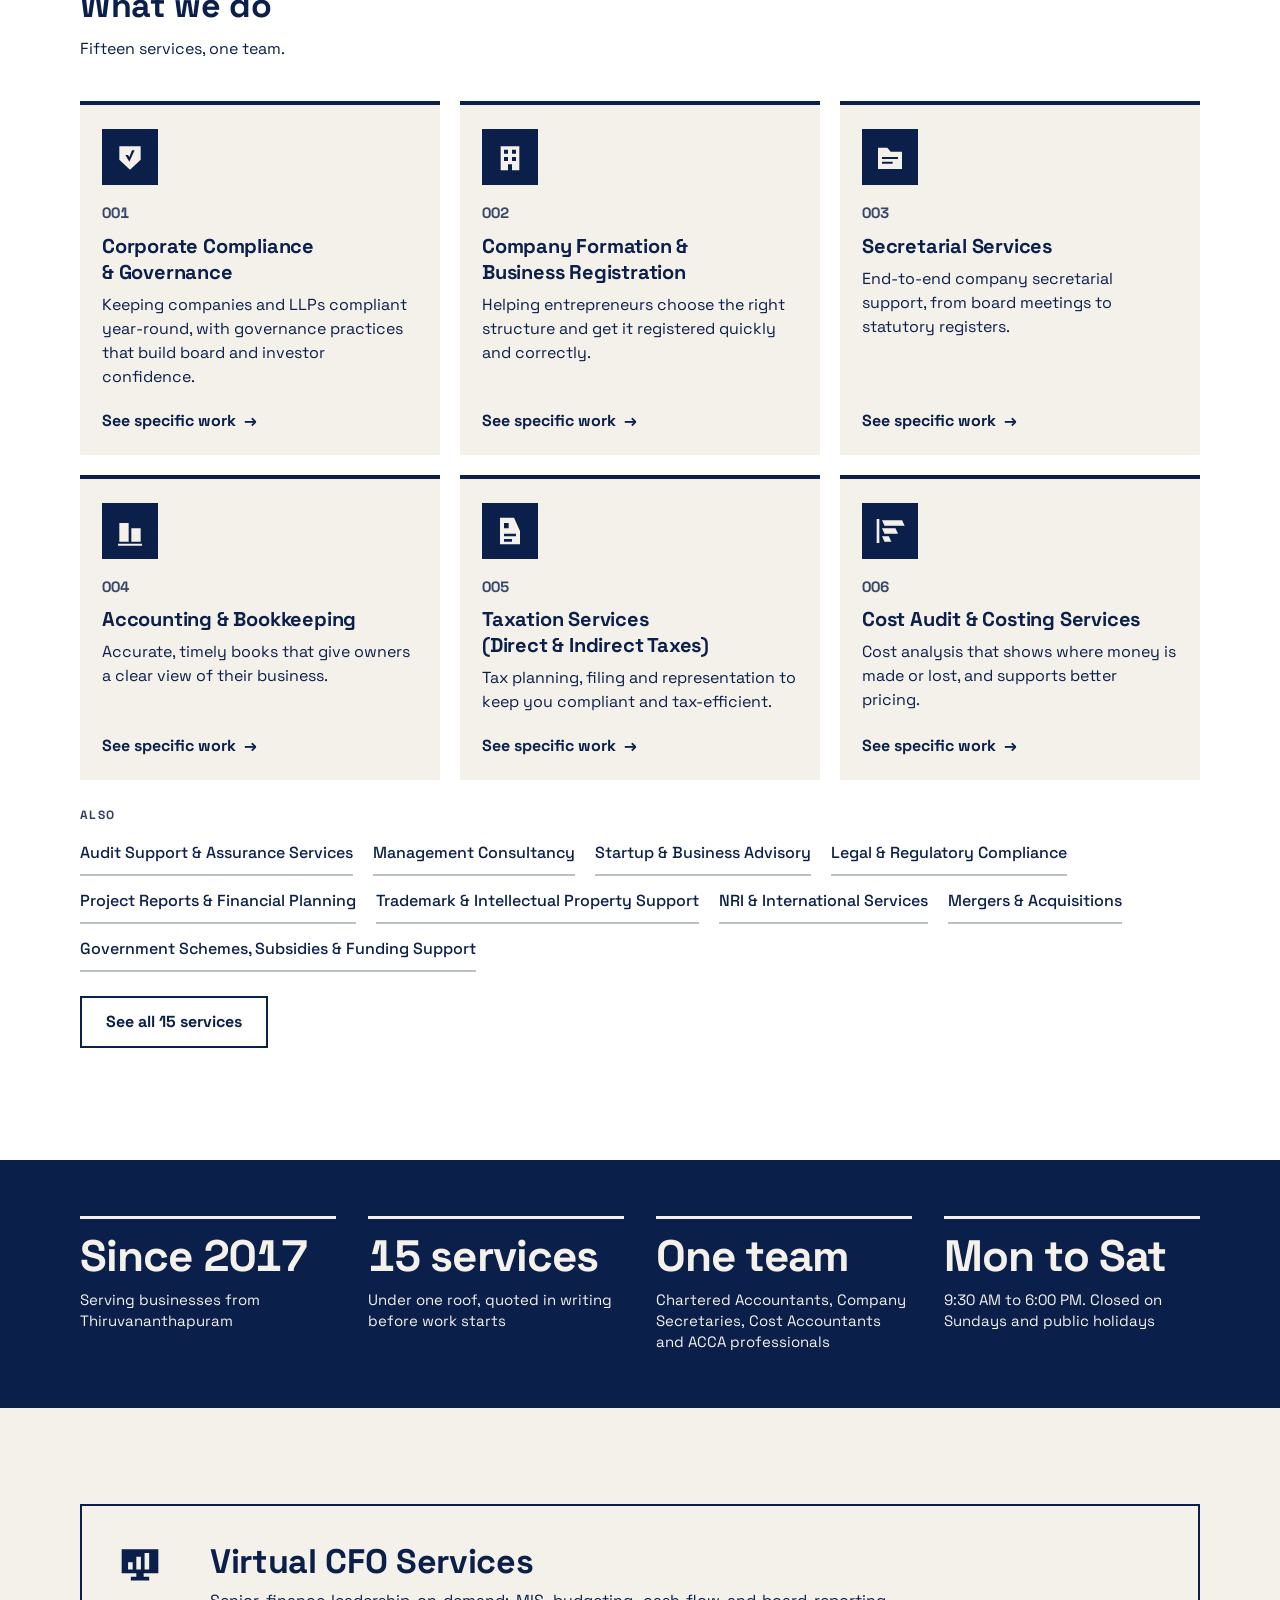
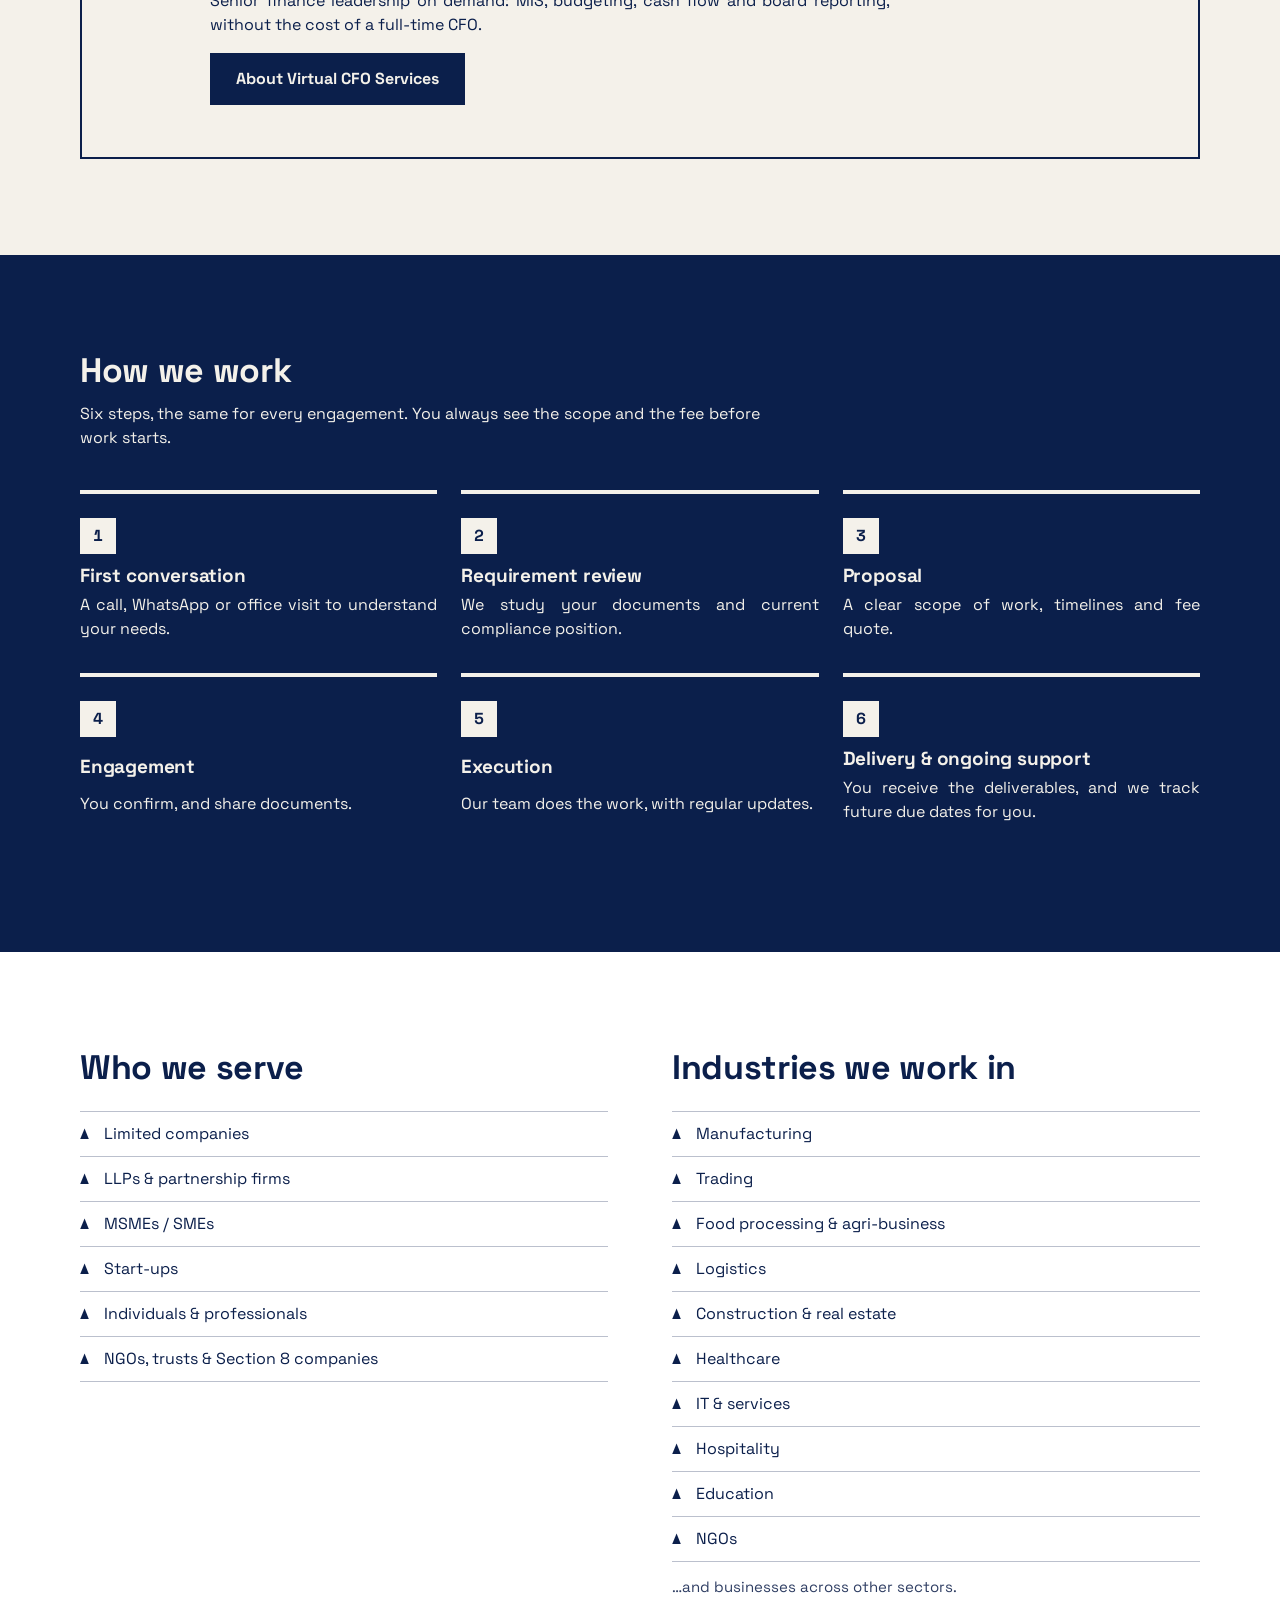
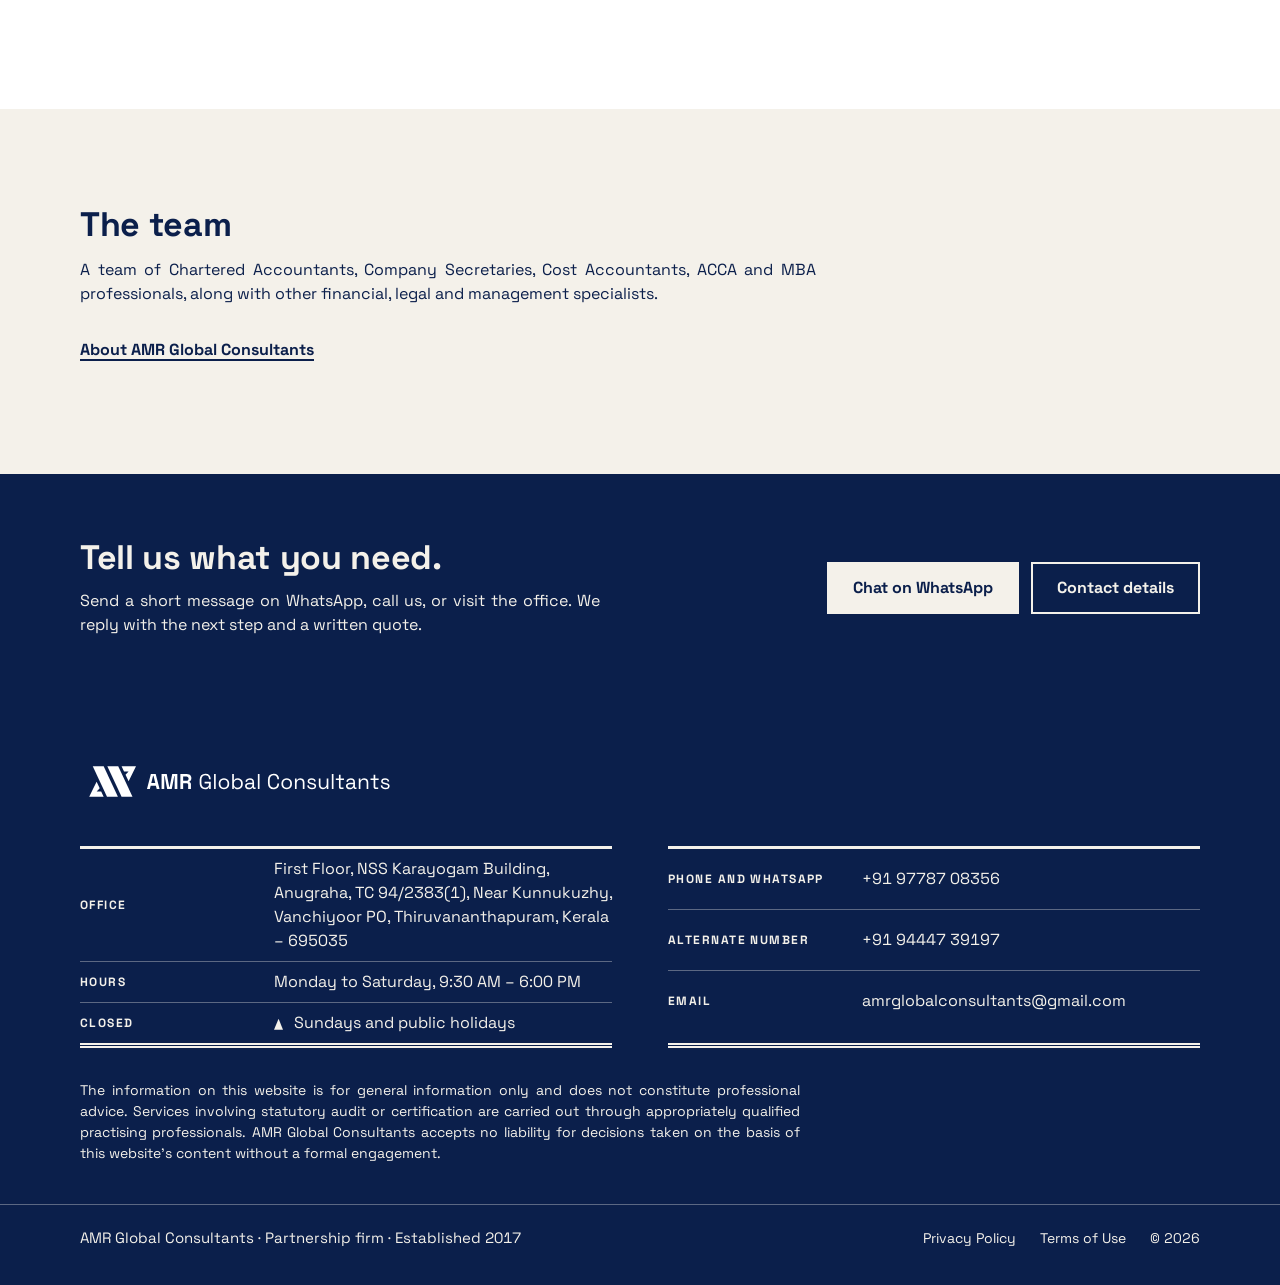
==== commit 1b5268da: "WhatsApp button is now a round icon only; on phones only one service stays open at a time on the Ser" ====
--- a/index.html
+++ b/index.html
@@ -27,7 +27,7 @@
 <meta name="twitter:image" content="https://amrglobalconsultants.com/assets/img/og-image.png">
 <script type="application/ld+json">{"@context": "https://schema.org", "@type": "AccountingService", "name": "AMR Global Consultants", "url": "https://amrglobalconsultants.com/", "logo": "https://amrglobalconsultants.com/assets/img/apple-touch-icon.png", "image": "https://amrglobalconsultants.com/assets/img/og-image.png", "description": "AMR Global Consultants: compliance, accounting, tax and advisory services from Thiruvananthapuram.", "telephone": "+919778708356", "foundingDate": "2017", "address": {"@type": "PostalAddress", "streetAddress": "First Floor, NSS Karayogam Building, Anugraha, TC 94/2383(1), Near Kunnukuzhy, Vanchiyoor PO", "addressLocality": "Thiruvananthapuram", "addressRegion": "Kerala", "postalCode": "695035", "addressCountry": "IN"}, "openingHoursSpecification": [{"@type": "OpeningHoursSpecification", "dayOfWeek": ["Monday", "Tuesday", "Wednesday", "Thursday", "Friday", "Saturday"], "opens": "09:30", "closes": "18:00"}], "hasOfferCatalog": {"@type": "OfferCatalog", "name": "Services", "itemListElement": [{"@type": "Offer", "itemOffered": {"@type": "Service", "name": "Corporate Compliance & Governance"}}, {"@type": "Offer", "itemOffered": {"@type": "Service", "name": "Company Formation & Business Registration"}}, {"@type": "Offer", "itemOffered": {"@type": "Service", "name": "Secretarial Services"}}, {"@type": "Offer", "itemOffered": {"@type": "Service", "name": "Accounting & Bookkeeping"}}, {"@type": "Offer", "itemOffered": {"@type": "Service", "name": "Taxation Services (Direct & Indirect Taxes)"}}, {"@type": "Offer", "itemOffered": {"@type": "Service", "name": "Cost Audit & Costing Services"}}, {"@type": "Offer", "itemOffered": {"@type": "Service", "name": "Audit Support & Assurance Services"}}, {"@type": "Offer", "itemOffered": {"@type": "Service", "name": "Management Consultancy"}}, {"@type": "Offer", "itemOffered": {"@type": "Service", "name": "Startup & Business Advisory"}}, {"@type": "Offer", "itemOffered": {"@type": "Service", "name": "Legal & Regulatory Compliance"}}, {"@type": "Offer", "itemOffered": {"@type": "Service", "name": "Project Reports & Financial Planning"}}, {"@type": "Offer", "itemOffered": {"@type": "Service", "name": "Trademark & Intellectual Property Support"}}, {"@type": "Offer", "itemOffered": {"@type": "Service", "name": "NRI & International Services"}}, {"@type": "Offer", "itemOffered": {"@type": "Service", "name": "Mergers & Acquisitions"}}, {"@type": "Offer", "itemOffered": {"@type": "Service", "name": "Government Schemes, Subsidies & Funding Support"}}, {"@type": "Offer", "itemOffered": {"@type": "Service", "name": "Virtual CFO Services"}}]}}</script>
 <link rel="preload" href="assets/fonts/SpaceGrotesk.ttf" as="font" type="font/ttf" crossorigin>
-<link rel="stylesheet" href="assets/style.css?v=20261119a">
+<link rel="stylesheet" href="assets/style.css?v=20261119c">
 <script>document.documentElement.className+=' js'</script>
 </head>
 <body>
@@ -165,7 +165,7 @@
     </div>
   </div>
 </footer>
-<a class="wa-float" href="https://wa.me/919778708356" aria-label="Chat on WhatsApp">Chat on WhatsApp</a>
-<script src="assets/site.js?v=20261119a" defer></script>
+<a class="wa-float" href="https://wa.me/919778708356" aria-label="Chat on WhatsApp" title="Chat on WhatsApp"><svg viewBox="0 0 24 24" width="30" height="30" aria-hidden="true" focusable="false"><path fill="currentColor" d="M17.472 14.382c-.297-.149-1.758-.867-2.03-.967-.273-.099-.471-.148-.67.15-.197.297-.767.966-.94 1.164-.173.199-.347.223-.644.075-.297-.15-1.255-.463-2.39-1.475-.883-.788-1.48-1.761-1.653-2.059-.173-.297-.018-.458.13-.606.134-.133.298-.347.446-.52.149-.174.198-.298.298-.497.099-.198.05-.371-.025-.52-.075-.149-.669-1.612-.916-2.207-.242-.579-.487-.5-.669-.51-.173-.008-.371-.01-.57-.01-.198 0-.52.074-.792.372-.272.297-1.04 1.016-1.04 2.479 0 1.462 1.065 2.875 1.213 3.074.149.198 2.096 3.2 5.077 4.487.709.306 1.262.489 1.694.625.712.227 1.36.195 1.871.118.571-.085 1.758-.719 2.006-1.413.248-.694.248-1.289.173-1.413-.074-.124-.272-.198-.57-.347m-5.421 7.403h-.004a9.87 9.87 0 01-5.031-1.378l-.361-.214-3.741.982.998-3.648-.235-.374a9.86 9.86 0 01-1.51-5.26c.001-5.45 4.436-9.884 9.888-9.884 2.64 0 5.122 1.03 6.988 2.898a9.825 9.825 0 012.893 6.994c-.003 5.45-4.437 9.884-9.885 9.884m8.413-18.297A11.815 11.815 0 0012.05 0C5.495 0 .16 5.335.157 11.892c0 2.096.547 4.142 1.588 5.945L.057 24l6.305-1.654a11.882 11.882 0 005.683 1.448h.005c6.554 0 11.89-5.335 11.893-11.893a11.821 11.821 0 00-3.48-8.413Z"/></svg></a>
+<script src="assets/site.js?v=20261119c" defer></script>
 </body>
 </html>
--- a/assets/style.css
+++ b/assets/style.css
@@ -475,9 +475,10 @@
 }
 
 /* WhatsApp: one floating "Chat on WhatsApp" button (client reply of 2026-11-19) */
-.wa-float { position: fixed; right: 16px; bottom: calc(16px + env(safe-area-inset-bottom)); z-index: 60; display: inline-flex; align-items: center; justify-content: center; min-height: 48px; padding: 0 20px; background: var(--navy); color: var(--ivory); border: 1px solid rgba(244, 241, 234, .55); border-radius: 999px; font-weight: 700; text-decoration: none; box-shadow: 0 4px 14px rgba(0, 0, 0, .25); }
-.wa-float:hover { background: var(--ivory); color: var(--navy); border-color: var(--navy); }
-.wa-float:focus-visible { outline: 3px solid var(--ivory); outline-offset: 3px; box-shadow: 0 0 0 6px var(--navy); }
+.wa-float { position: fixed; right: 16px; bottom: calc(16px + env(safe-area-inset-bottom)); z-index: 60; display: flex; align-items: center; justify-content: center; width: 56px; height: 56px; background: #25D366; color: #fff; border-radius: 50%; box-shadow: 0 4px 14px rgba(0, 0, 0, .3); text-decoration: none; }
+.wa-float svg { display: block; }
+.wa-float:hover { background: #1ebe5b; }
+.wa-float:focus-visible { outline: 3px solid var(--navy); outline-offset: 3px; }
 @media print { .wa-float { display: none; } }
 
 /* soft page change and a reading-progress line under the header (browsers without support just skip them) */
